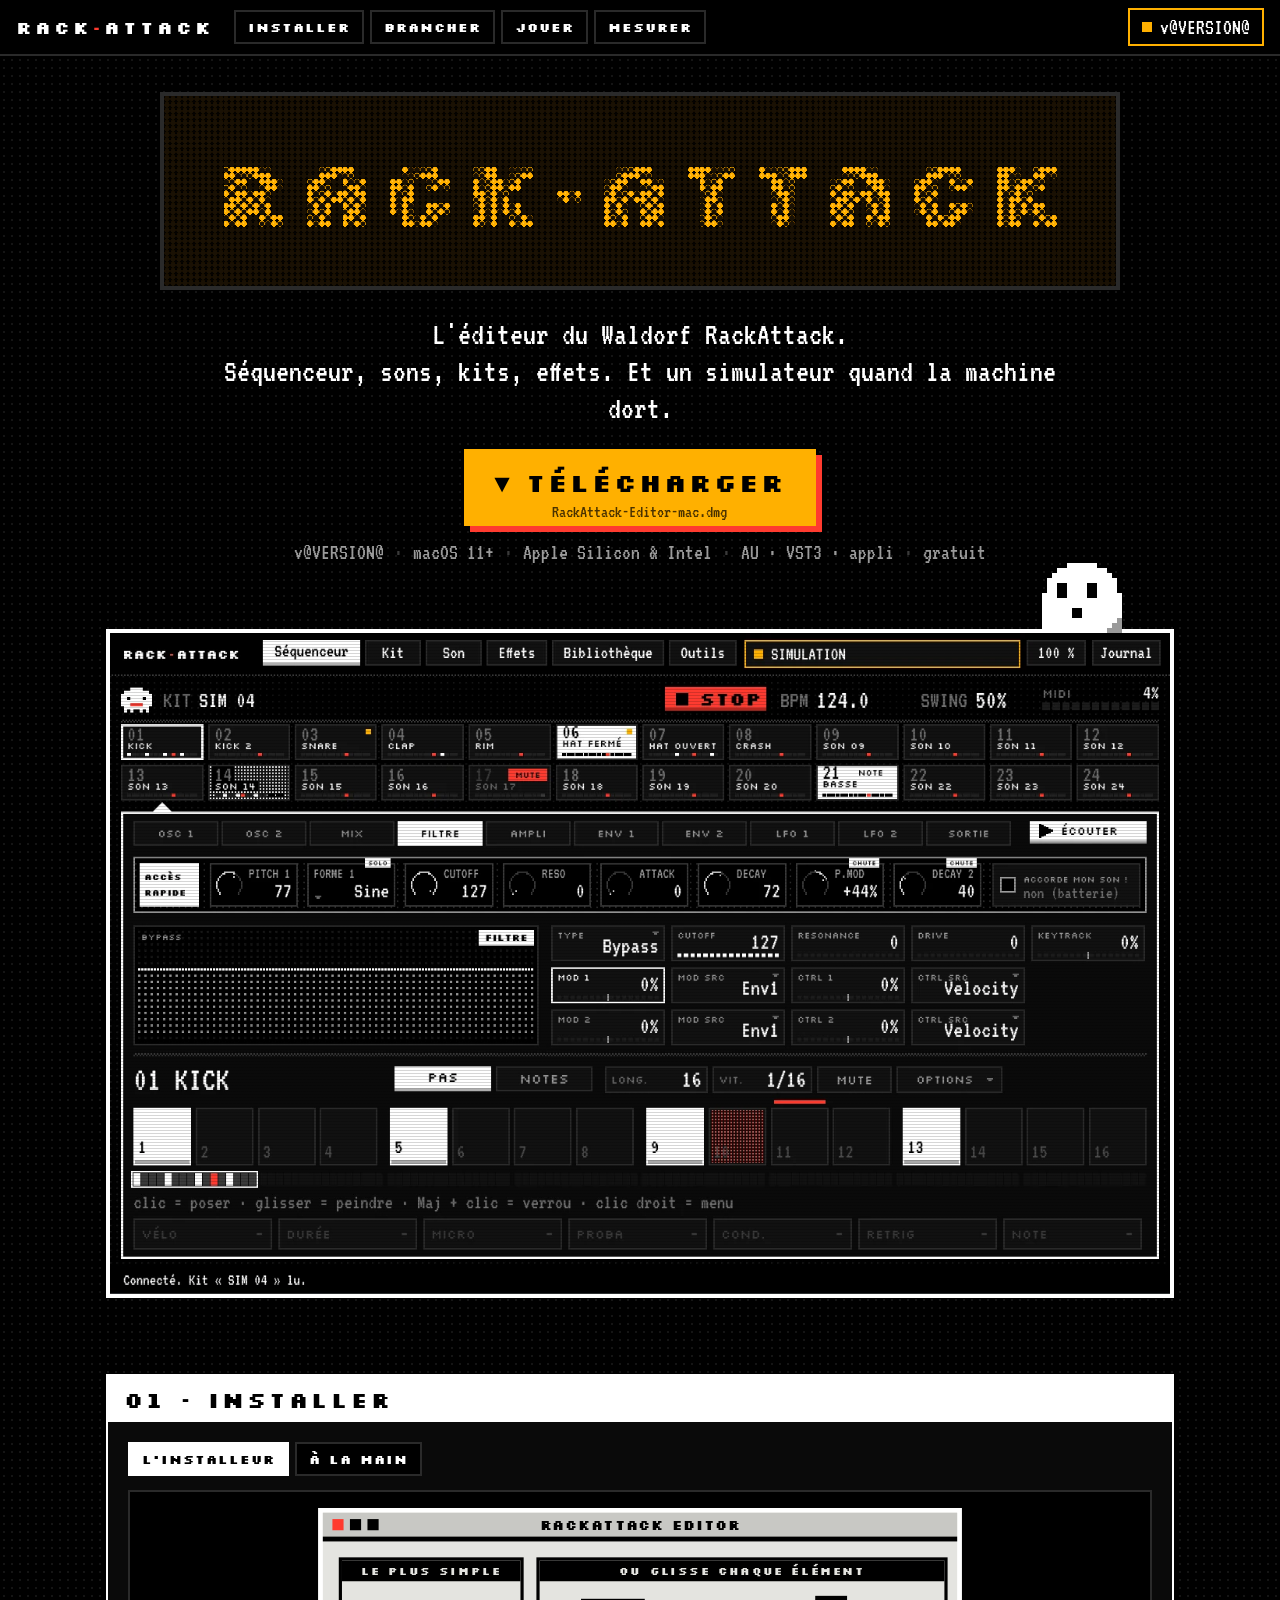
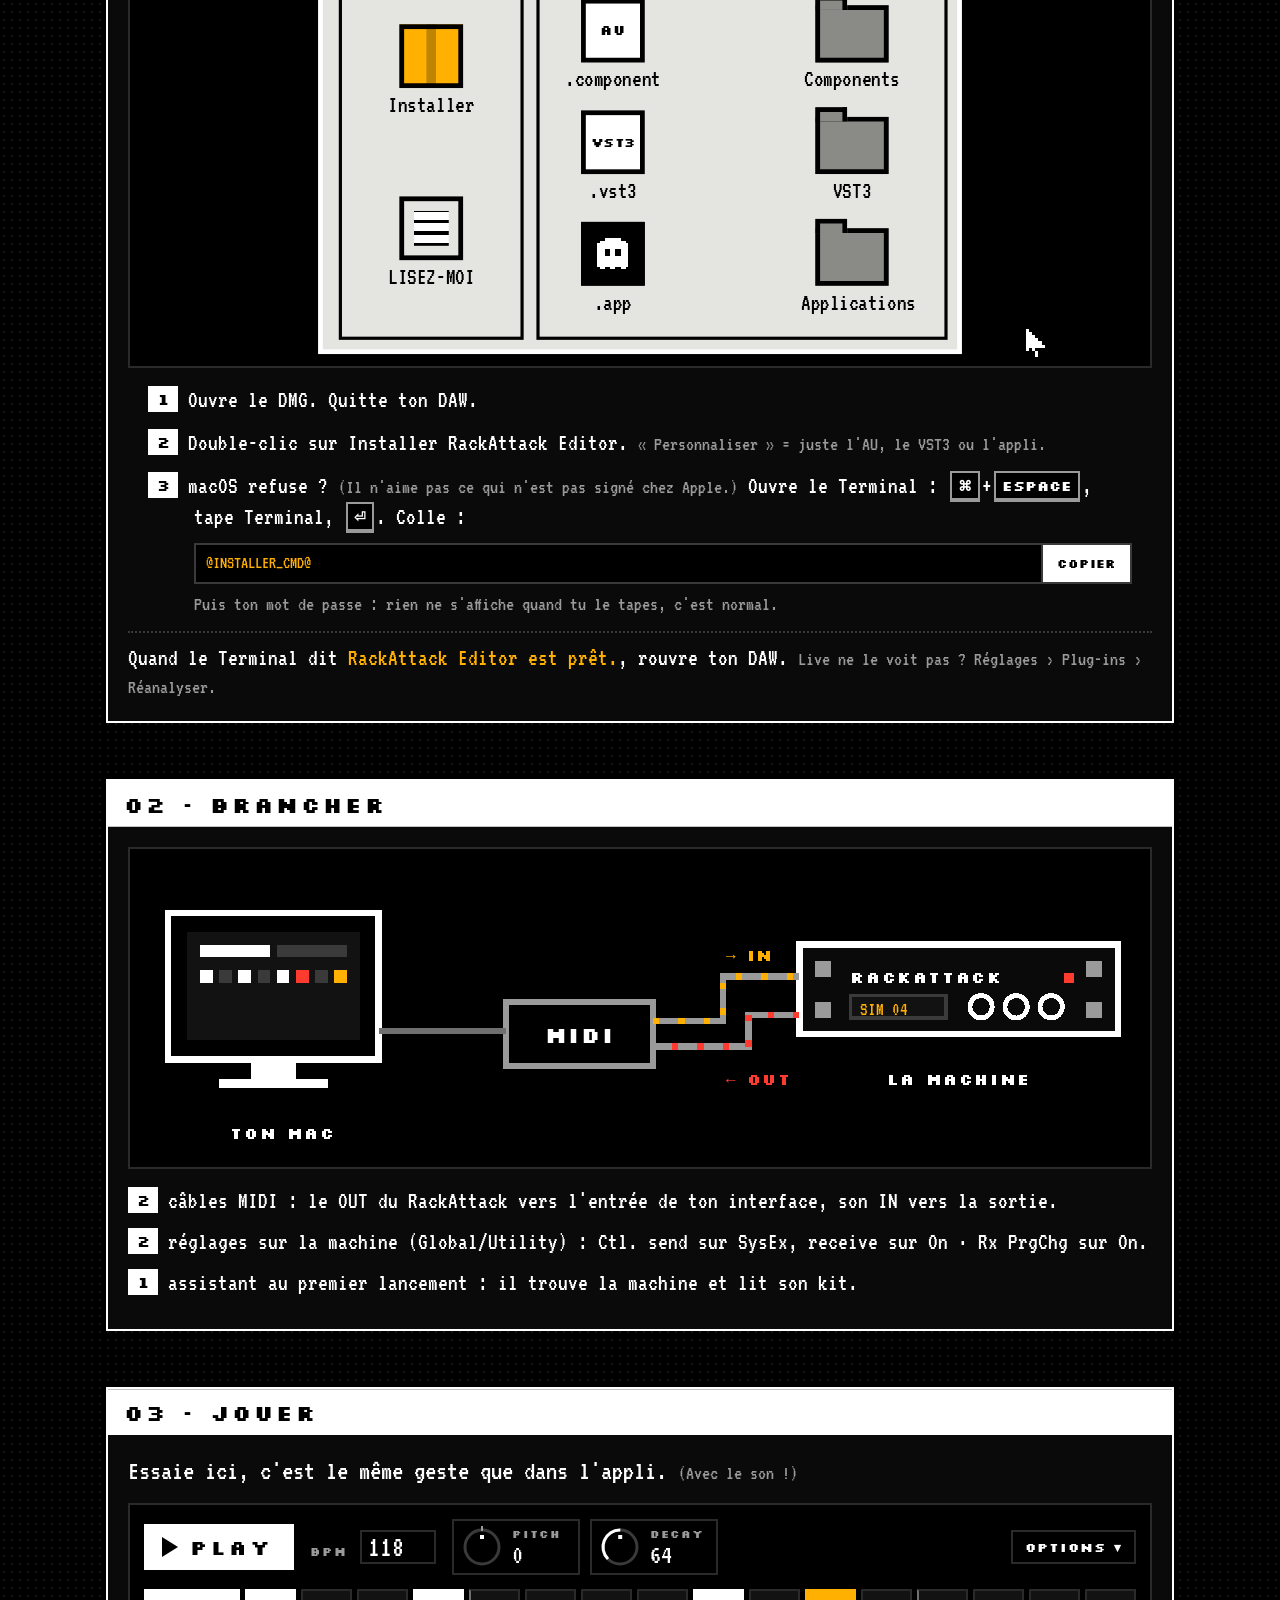
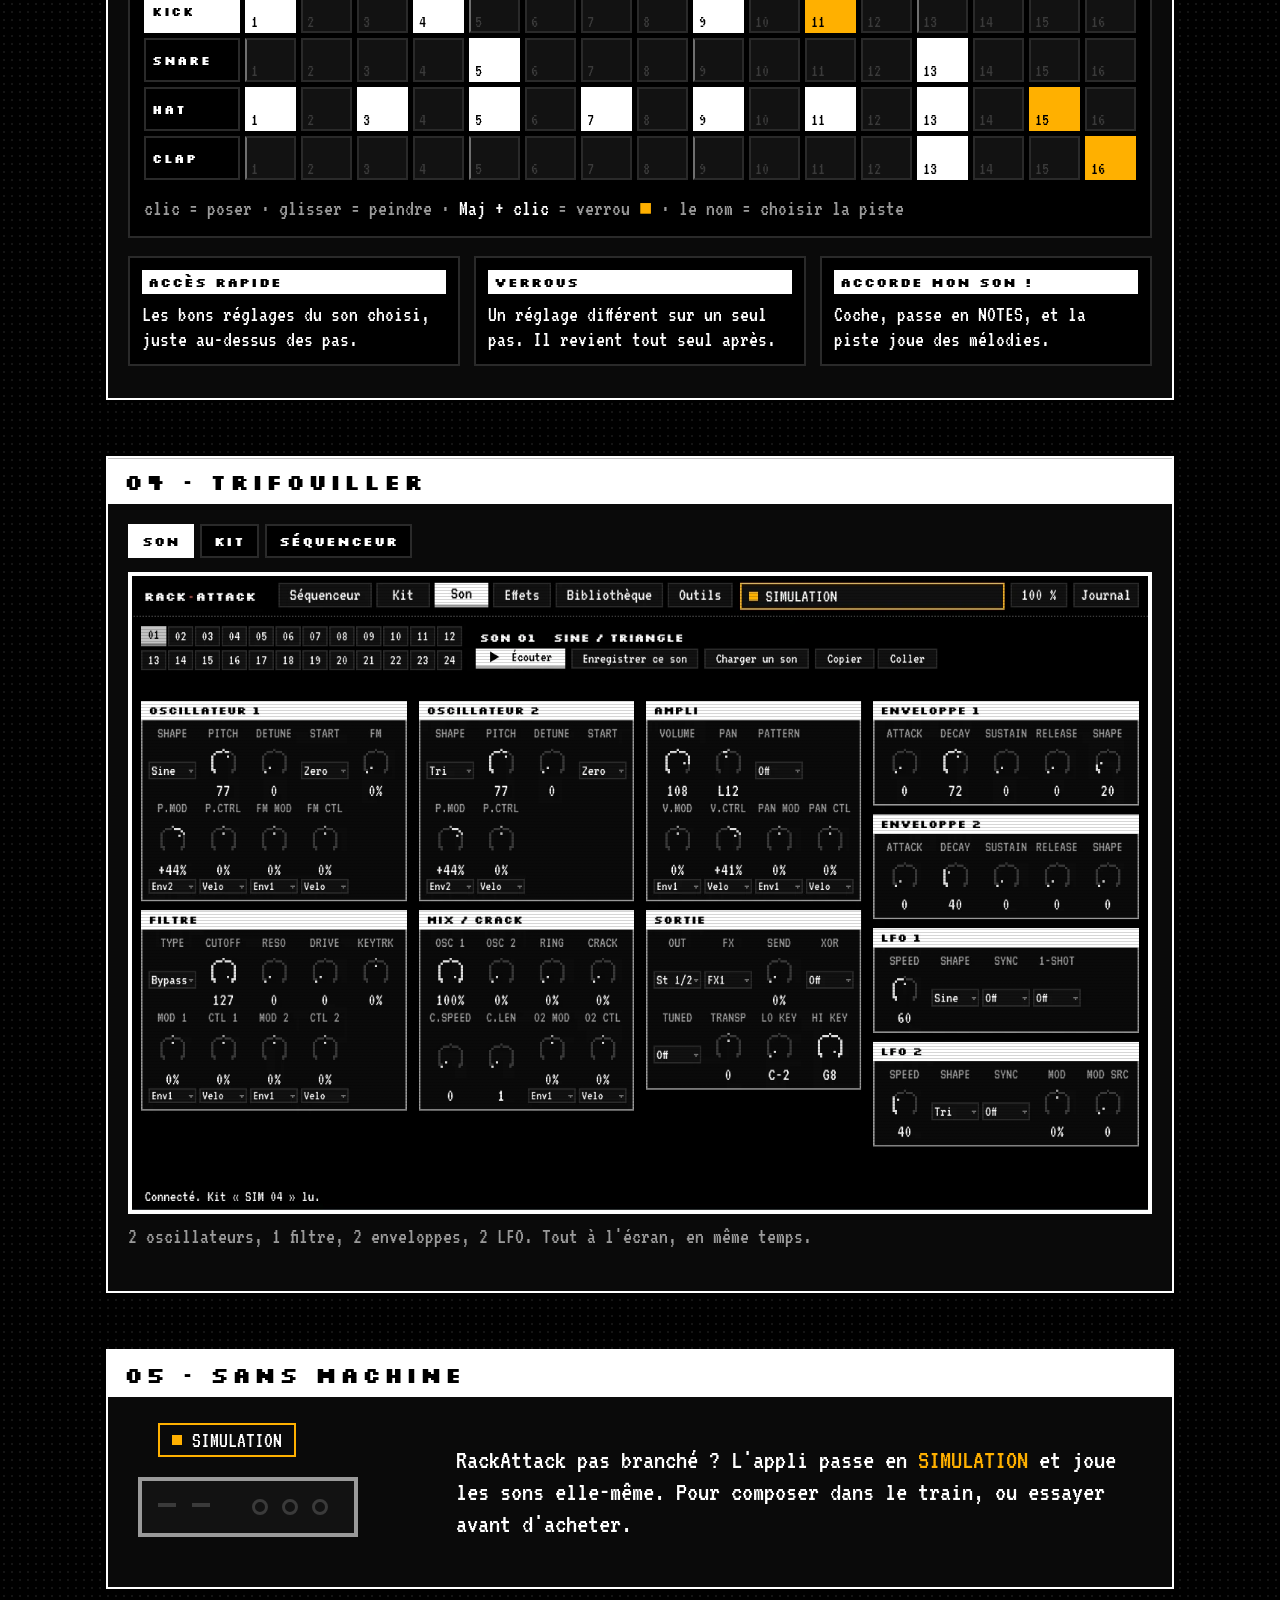
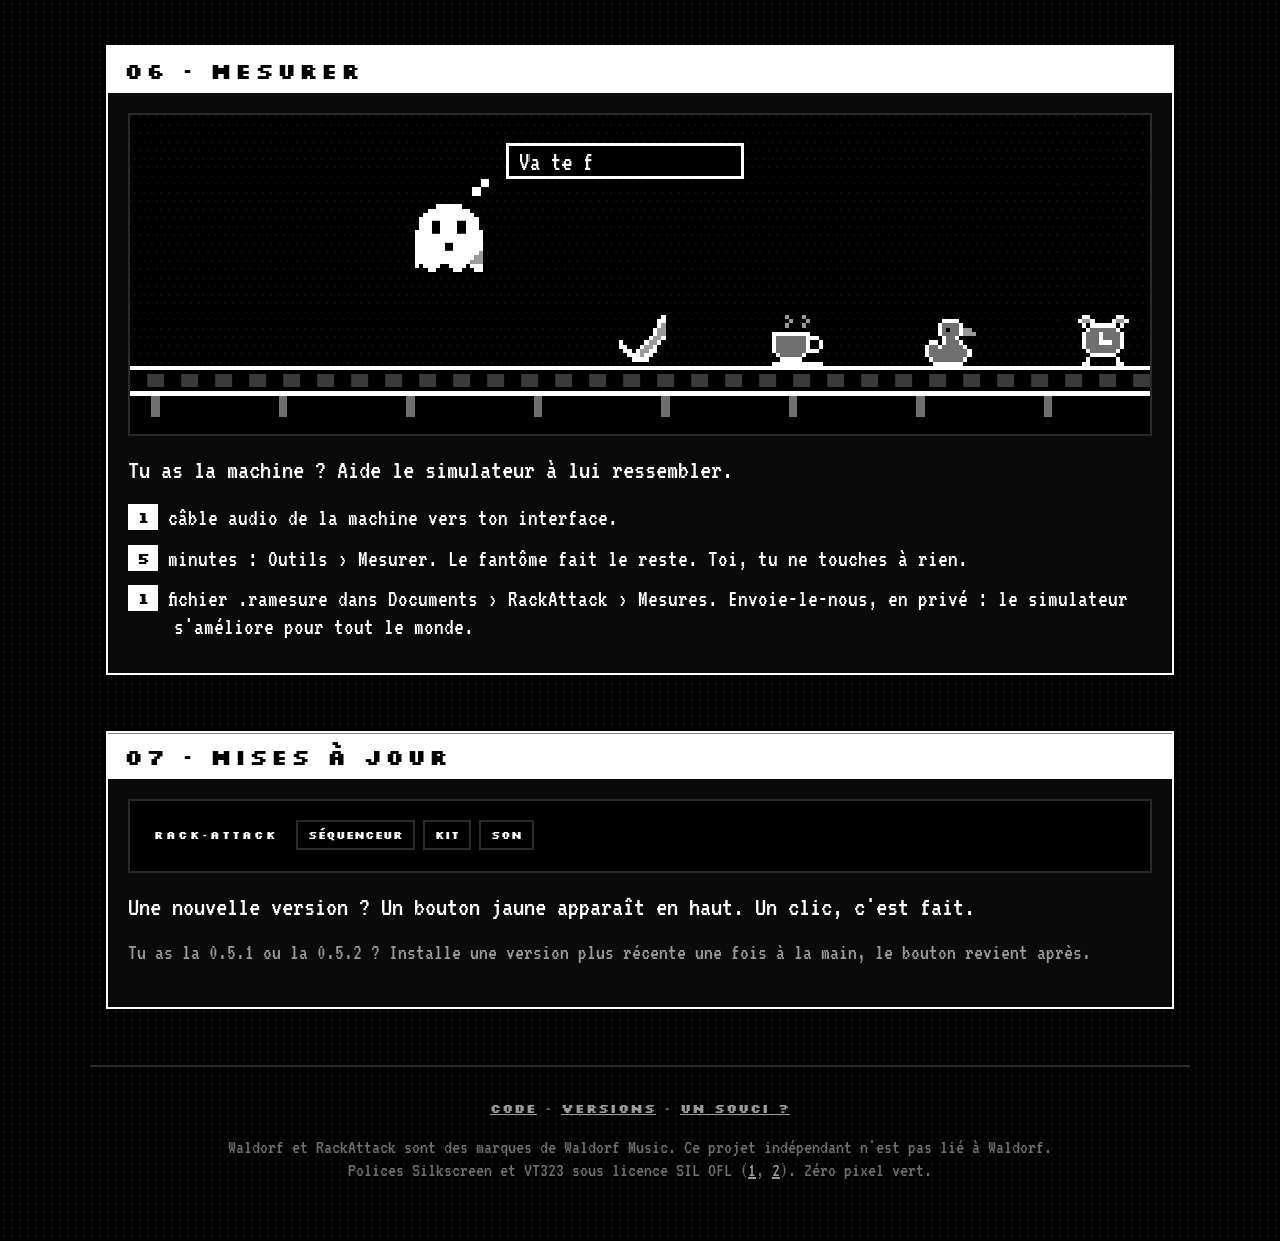
==== site/index.html @ 856ecfeb "0.5.4 : le site (téléchargement, tutos animés, séquenceur jouable, fantômes au travail) et la versio" ====
<!DOCTYPE html>
<html lang="fr">
<head>
<meta charset="utf-8">
<meta name="viewport" content="width=device-width, initial-scale=1">
<title>RackAttack Editor — l'éditeur du Waldorf RackAttack</title>
<meta name="description" content="Éditeur, séquenceur et simulateur pour le Waldorf RackAttack. Mac : Audio Unit, VST3 et application. Gratuit.">
<meta name="theme-color" content="#000000">
<link rel="icon" href="favicon.svg" type="image/svg+xml">
<link rel="preload" href="fonts/Silkscreen-Bold.woff2" as="font" type="font/woff2" crossorigin>
<link rel="preload" href="fonts/VT323-Regular.woff2" as="font" type="font/woff2" crossorigin>
<link rel="stylesheet" href="style.css">
</head>
<body>

<header class="bar">
  <a class="logo" href="#haut" aria-label="RackAttack Editor, haut de page">RACK<i>·</i>ATTACK</a>
  <nav>
    <a href="#installer">Installer</a>
    <a href="#brancher">Brancher</a>
    <a href="#jouer">Jouer</a>
    <a href="#mesurer">Mesurer</a>
  </nav>
  <a class="light" href="#telecharger"><b></b><span class="ver">v@VERSION@</span></a>
</header>

<main id="haut">

<section class="hero" id="telecharger">
  <canvas id="dmd" class="dmd" width="960" height="192" aria-label="RackAttack Editor" role="img"></canvas>
  <p class="lead">L'éditeur du <b>Waldorf RackAttack</b>.<br>Séquenceur, sons, kits, effets. Et un simulateur quand la machine dort.</p>
  <div class="get">
    <a class="dl" id="dl" href="https://github.com/distortedimages-code/rack-attack/releases/latest/download/RackAttack-Editor-mac.dmg">
      <span class="dl-arrow" aria-hidden="true">▼</span> Télécharger
      <small id="dl-file">RackAttack-Editor-mac.dmg</small>
    </a>
    <ul class="specs">
      <li><span class="ver">v@VERSION@</span></li><li>macOS 11+</li><li>Apple Silicon &amp; Intel</li><li>AU · VST3 · appli</li><li>gratuit</li>
    </ul>
  </div>
  <figure class="screen">
    <canvas class="peek" id="peek" width="80" height="96" aria-hidden="true"></canvas>
    <img src="img/sequenceur-1360.webp" srcset="img/sequenceur-680.webp 680w, img/sequenceur-1360.webp 1360w"
         sizes="(max-width: 1100px) 100vw, 1060px" width="1360" height="848"
         alt="La page Séquenceur : 24 sons, l'accès rapide, l'écran du son, et 16 pas.">
  </figure>
</section>

<!-- 01 INSTALLER ============================================================ -->
<section class="mod" id="installer">
  <h2><span>01 · Installer</span></h2>
  <div class="tabs" role="tablist">
    <button role="tab" aria-selected="true" data-route="pkg">L'installeur</button>
    <button role="tab" aria-selected="false" data-route="hand">À la main</button>
  </div>

  <div class="stage" id="scene" aria-hidden="true">
    <div class="sc">
      <div class="win dmgwin">
        <div class="tb"><i></i><i></i><i></i>RackAttack Editor</div>
        <div class="paper">
          <div class="pnl p1"><em>LE PLUS SIMPLE</em></div>
          <div class="pnl p2"><em>OU GLISSE CHAQUE ÉLÉMENT</em></div>
          <div class="ic pkg" id="i-pkg"><b></b><span>Installer</span></div>
          <div class="ic txt"><b></b><span>LISEZ-MOI</span></div>
          <div class="ic comp" id="i-au"><b>AU</b><span>.component</span></div>
          <div class="ic vst" id="i-vst"><b>VST3</b><span>.vst3</span></div>
          <div class="ic app" id="i-app"><b></b><span>.app</span></div>
          <div class="ic fold" id="f-au"><b></b><span>Components</span></div>
          <div class="ic fold" id="f-vst"><b></b><span>VST3</span></div>
          <div class="ic fold" id="f-app"><b></b><span>Applications</span></div>
        </div>
      </div>
      <div class="win alert" id="alert">
        <div class="ghosty" aria-hidden="true">?!</div>
        <p>« Installer RackAttack Editor »<br>n'est pas signé par Apple.</p>
        <span class="btn" id="alert-ok">Terminé</span>
      </div>
      <div class="stamp" id="stamp">INSTALLÉ !</div>
      <div class="spot" id="spot"><span>⌘</span>+<span>ESPACE</span><div class="spotbar"><i></i><b id="spot-t"></b></div></div>
      <div class="win term" id="term">
        <div class="tb dark"><i></i><i></i><i></i>Terminal</div>
        <pre id="term-t"></pre>
      </div>
      <div class="cursor" id="cur"></div>
    </div>
  </div>

  <div class="route" data-route="pkg">
    <ol class="steps-list">
      <li><kbd>1</kbd>Ouvre le DMG. Quitte ton DAW.</li>
      <li><kbd>2</kbd>Double-clic sur <b>Installer RackAttack Editor</b>. <small>« Personnaliser » = juste l'AU, le VST3 ou l'appli.</small></li>
      <li><kbd>3</kbd>macOS refuse&nbsp;? <small>(Il n'aime pas ce qui n'est pas signé chez Apple.)</small> Ouvre le Terminal&nbsp;: <kbd class="k">⌘</kbd>+<kbd class="k">Espace</kbd>, tape <b>Terminal</b>, <kbd class="k">⏎</kbd>. Colle&nbsp;:
        <div class="cmd"><code id="cmd-pkg">@INSTALLER_CMD@</code><button class="copy" data-copy="cmd-pkg">Copier</button></div>
        <small>Puis ton mot de passe&nbsp;: rien ne s'affiche quand tu le tapes, c'est normal.</small></li>
    </ol>
  </div>

  <div class="route" data-route="hand" hidden>
    <ol class="steps-list">
      <li><kbd>1</kbd>Ouvre le DMG. Quitte ton DAW.</li>
      <li><kbd>2</kbd>Glisse chaque élément sur son dossier&nbsp;: <b>.component</b> → Components, <b>.vst3</b> → VST3, <b>.app</b> → Applications.</li>
      <li><kbd>3</kbd>Ouvre le Terminal&nbsp;: <kbd class="k">⌘</kbd>+<kbd class="k">Espace</kbd>, tape <b>Terminal</b>, <kbd class="k">⏎</kbd>. Colle&nbsp;:
        <div class="cmd"><code id="cmd-hand">@TERMINAL_CMD@</code><button class="copy" data-copy="cmd-hand">Copier</button></div>
        <small>Mot de passe (invisible, c'est normal). Elle débloque l'AU et le VST3, puis fait valider l'AU.</small></li>
    </ol>
  </div>
  <p class="done">Quand le Terminal dit <b class="y">RackAttack Editor est prêt.</b>, rouvre ton DAW. <small>Live ne le voit pas&nbsp;? Réglages › Plug-ins › Réanalyser.</small></p>
</section>

<!-- 02 BRANCHER ============================================================= -->
<section class="mod" id="brancher">
  <h2><span>02 · Brancher</span></h2>
  <div class="stage cables" aria-hidden="true">
    <svg viewBox="0 0 640 200" shape-rendering="crispEdges">
      <!-- the Mac -->
      <g class="mac">
        <rect x="24" y="40" width="132" height="92" fill="#000" stroke="#fff" stroke-width="4"/>
        <rect x="36" y="52" width="108" height="68" fill="#121212"/>
        <rect x="44" y="60" width="44" height="8" fill="#fff"/><rect x="92" y="60" width="44" height="8" fill="#3a3a3a"/>
        <rect x="44" y="76" width="8" height="8" fill="#fff"/><rect x="56" y="76" width="8" height="8" fill="#3a3a3a"/><rect x="68" y="76" width="8" height="8" fill="#fff"/><rect x="80" y="76" width="8" height="8" fill="#3a3a3a"/>
        <rect x="92" y="76" width="8" height="8" fill="#fff"/><rect x="104" y="76" width="8" height="8" fill="#ff3b2f" class="blink"/><rect x="116" y="76" width="8" height="8" fill="#3a3a3a"/><rect x="128" y="76" width="8" height="8" fill="#ffb000"/>
        <rect x="76" y="132" width="28" height="12" fill="#fff"/><rect x="56" y="144" width="68" height="6" fill="#fff"/>
      </g>
      <!-- the MIDI interface -->
      <g>
        <rect x="236" y="96" width="92" height="40" fill="#000" stroke="#9a9a9a" stroke-width="4"/>
        <text x="282" y="122" class="lbl" text-anchor="middle">MIDI</text>
        <rect x="156" y="112" width="80" height="4" fill="#6f6f6f"/>
      </g>
      <!-- the RackAttack, asleep or awake -->
      <g class="rack">
        <rect x="420" y="60" width="200" height="56" fill="#0a0a0a" stroke="#fff" stroke-width="4"/>
        <rect x="430" y="70" width="10" height="10" fill="#9a9a9a"/><rect x="430" y="96" width="10" height="10" fill="#9a9a9a"/>
        <rect x="600" y="70" width="10" height="10" fill="#9a9a9a"/><rect x="600" y="96" width="10" height="10" fill="#9a9a9a"/>
        <text x="452" y="84" class="lbl s">RACKATTACK</text>
        <rect x="452" y="92" width="60" height="14" fill="#121212" stroke="#3a3a3a" stroke-width="2"/>
        <text x="458" y="104" class="lcd">SIM 04</text>
        <circle cx="534" cy="99" r="7" fill="none" stroke="#fff" stroke-width="3"/><circle cx="556" cy="99" r="7" fill="none" stroke="#fff" stroke-width="3"/><circle cx="578" cy="99" r="7" fill="none" stroke="#fff" stroke-width="3"/>
        <rect x="586" y="78" width="6" height="6" fill="#ff3b2f" class="blink"/>
      </g>
      <!-- the cables: OUT of the RackAttack to the interface's IN, the interface's OUT to its IN -->
      <path d="M328 108 H372 V80 H420" class="cable"/>
      <path d="M328 124 H388 V104 H420" class="cable"/>
      <path d="M328 108 H372 V80 H420" class="bits out"/>
      <path d="M420 104 H388 V124 H328" class="bits back"/>
      <text x="374" y="70" class="lbl s y">→ IN</text>
      <text x="374" y="148" class="lbl s r">← OUT</text>
      <text x="96" y="182" class="lbl s" text-anchor="middle">TON MAC</text>
      <text x="520" y="148" class="lbl s" text-anchor="middle">LA MACHINE</text>
    </svg>
  </div>
  <ul class="facts">
    <li><kbd>2</kbd>câbles MIDI&nbsp;: le <b>OUT</b> du RackAttack vers l'entrée de ton interface, son <b>IN</b> vers la sortie.</li>
    <li><kbd>2</kbd>réglages sur la machine (Global/Utility)&nbsp;: <b>Ctl. send</b> sur SysEx, <b>receive</b> sur On · <b>Rx PrgChg</b> sur On.</li>
    <li><kbd>1</kbd>assistant au premier lancement&nbsp;: il trouve la machine et lit son kit.</li>
  </ul>
</section>

<!-- 03 JOUER ================================================================ -->
<section class="mod" id="jouer">
  <h2><span>03 · Jouer</span></h2>
  <p class="intro">Essaie ici, c'est le même geste que dans l'appli. <small>(Avec le son&nbsp;!)</small></p>
  <div class="toy" id="toy">
    <div class="toy-head">
      <button class="play" id="play"><i></i><span>Play</span></button>
      <label class="bpm">BPM <input id="bpm" type="number" min="60" max="200" value="118"></label>
      <div class="knobs">
        <div class="knob" data-k="pitch" tabindex="0" title="Glisse vers le haut ou le bas"><svg viewBox="0 0 44 44"><circle class="track" cx="22" cy="22" r="17"/><path class="ring"/><rect class="mid" x="21" y="1" width="2" height="5"/><rect class="dot" width="4" height="4"/></svg><span>PITCH</span><b>0</b></div>
        <div class="knob" data-k="decay" tabindex="0" title="Glisse vers le haut ou le bas"><svg viewBox="0 0 44 44"><circle class="track" cx="22" cy="22" r="17"/><path class="ring"/><rect class="dot" width="4" height="4"/></svg><span>DECAY</span><b>64</b></div>
      </div>
      <div class="opts">
        <button class="optbtn" id="optbtn" aria-haspopup="true">Options ▾</button>
        <div class="menu" id="menu" hidden>
          <button data-op="fill4">Remplir 1 sur 4</button>
          <button data-op="shift">Décaler →</button>
          <button data-op="random">Au hasard</button>
          <button data-op="clear">Effacer la piste</button>
          <button data-op="clearall">Tout effacer</button>
          <button data-op="undo">Annuler</button>
        </div>
      </div>
    </div>
    <div class="grid" id="grid"></div>
    <p class="hint">clic = poser · glisser = peindre · <b>Maj + clic</b> = verrou <span class="yl">■</span> · le nom = choisir la piste</p>
  </div>
  <ul class="facts three">
    <li><b>ACCÈS RAPIDE</b>Les bons réglages du son choisi, juste au-dessus des pas.</li>
    <li><b>VERROUS</b>Un réglage différent sur un seul pas. Il revient tout seul après.</li>
    <li><b>ACCORDE MON SON&nbsp;!</b>Coche, passe en <b>NOTES</b>, et la piste joue des mélodies.</li>
  </ul>
</section>

<!-- 04 TRIFOUILLER ========================================================== -->
<section class="mod" id="pages">
  <h2><span>04 · Trifouiller</span></h2>
  <div class="tabs" role="tablist" id="shots">
    <button role="tab" aria-selected="true" data-shot="son">Son</button>
    <button role="tab" aria-selected="false" data-shot="kit">Kit</button>
    <button role="tab" aria-selected="false" data-shot="sequenceur">Séquenceur</button>
  </div>
  <figure class="screen small">
    <div class="wipe" id="wipe"><span></span></div>
    <img id="shot" src="img/son-1360.webp" width="1360" height="848" loading="lazy" decoding="async"
         alt="La page Son : deux oscillateurs, l'ampli, deux enveloppes, le filtre, le mix et le crack, la sortie, deux LFO.">
  </figure>
  <p class="cap" id="shotcap">2 oscillateurs, 1 filtre, 2 enveloppes, 2 LFO. Tout à l'écran, en même temps.</p>
</section>

<!-- 05 SANS MACHINE ========================================================= -->
<section class="mod" id="simulateur">
  <h2><span>05 · Sans machine</span></h2>
  <div class="sim">
    <div class="sleep" aria-hidden="true">
      <div class="rackpx"><i></i><i></i><i></i><b>Z</b><b>z</b><b>z</b></div>
      <div class="simlight"><b></b>SIMULATION</div>
    </div>
    <p>RackAttack pas branché&nbsp;? L'appli passe en <b class="y">SIMULATION</b> et joue les sons elle-même. Pour composer dans le train, ou essayer avant d'acheter.</p>
  </div>
</section>

<!-- 06 MESURER ============================================================== -->
<section class="mod" id="mesurer">
  <h2><span>06 · Mesurer</span></h2>
  <div class="stage belt"><canvas id="ghosts" width="960" height="300" aria-hidden="true"></canvas></div>
  <p class="intro">Tu as la machine&nbsp;? Aide le simulateur à lui ressembler.</p>
  <ul class="facts">
    <li><kbd>1</kbd>câble audio de la machine vers ton interface.</li>
    <li><kbd>5</kbd>minutes&nbsp;: <b>Outils › Mesurer</b>. Le fantôme fait le reste. Toi, tu ne touches à rien.</li>
    <li><kbd>1</kbd>fichier <b>.ramesure</b> dans Documents › RackAttack › Mesures. Envoie-le-nous, en privé&nbsp;: le simulateur s'améliore pour tout le monde.</li>
  </ul>
</section>

<!-- 07 MISES À JOUR ========================================================= -->
<section class="mod" id="maj">
  <h2><span>07 · Mises à jour</span></h2>
  <div class="upd" id="upd" aria-hidden="true">
    <div class="minibar"><i class="lg">RACK·ATTACK</i><i>Séquenceur</i><i>Kit</i><i>Son</i><span class="ub" id="ub">Mettre à jour</span></div>
    <div class="cursor" id="ucur"></div>
  </div>
  <p class="intro">Une nouvelle version&nbsp;? Un bouton jaune apparaît en haut. Un clic, c'est fait.</p>
  <p class="cap">Tu as la 0.5.1 ou la 0.5.2&nbsp;? Installe une version plus récente une fois à la main, le bouton revient après.</p>
</section>

</main>

<footer>
  <p class="links"><a href="https://github.com/distortedimages-code/rack-attack">Code</a> · <a href="https://github.com/distortedimages-code/rack-attack/releases">Versions</a> · <a href="https://github.com/distortedimages-code/rack-attack/issues">Un souci&nbsp;?</a></p>
  <p>Waldorf et RackAttack sont des marques de Waldorf Music. Ce projet indépendant n'est pas lié à Waldorf.<br>
  Polices Silkscreen et VT323 sous licence SIL OFL (<a href="fonts/OFL-Silkscreen.txt">1</a>, <a href="fonts/OFL-VT323.txt">2</a>). Zéro pixel vert.</p>
</footer>

<script src="site.js"></script>
</body>
</html>
---- site/style.css ----
/* RackAttack Editor's site: the plugin's own look. Black, white, a red for what's live, a yellow for what's locked.
   Never green. Fonts: Silkscreen (titles, keys) and VT323 (text), both SIL OFL. */
@font-face { font-family: Silk; src: url(fonts/Silkscreen-Regular.woff2) format('woff2'); font-display: swap; }
@font-face { font-family: Silk; font-weight: 700; src: url(fonts/Silkscreen-Bold.woff2) format('woff2'); font-display: swap; }
@font-face { font-family: VT; src: url(fonts/VT323-Regular.woff2) format('woff2'); font-display: swap; }

:root {
  --black: #000; --panel: #0a0a0a; --cell: #121212; --frame: #2a2a2a; --faint: #3a3a3a;
  --dim: #6f6f6f; --grey: #9a9a9a; --white: #fff; --red: #ff3b2f; --yellow: #ffb000; --paper: #e4e4e0;
  --silk: Silk, ui-monospace, monospace; --vt: VT, ui-monospace, monospace;
}
* { box-sizing: border-box; }
html { scroll-behavior: smooth; scroll-padding-top: 64px; }
body {
  margin: 0; background: var(--black); color: var(--white); font: 24px/1.15 var(--vt);
  background-image: radial-gradient(#141414 1px, transparent 1.2px); background-size: 8px 8px;
  -webkit-font-smoothing: none; font-smooth: never;
}
a { color: var(--white); }
b { font-weight: normal; color: var(--white); }
small { font-size: 20px; color: var(--grey); }
.y { color: var(--yellow); } .r { color: var(--red); }
::selection { background: var(--yellow); color: var(--black); }

/* the top bar, as in the plugin ------------------------------------------------------------------------------------ */
.bar {
  position: sticky; top: 0; z-index: 50; display: flex; align-items: center; gap: 8px;
  padding: 8px 16px; background: var(--black); border-bottom: 2px solid var(--frame);
}
.logo { font: 700 18px var(--silk); letter-spacing: 3px; text-decoration: none; margin-right: 12px; white-space: nowrap; }
.logo i { color: var(--red); font-style: normal; }
.bar nav { display: flex; gap: 6px; flex: 1; overflow-x: auto; scrollbar-width: none; }
.bar nav a, .tabs button, .optbtn, .menu button {
  font: 700 13px var(--silk); letter-spacing: 1px; text-transform: uppercase; text-decoration: none; color: var(--white);
  background: var(--black); border: 2px solid var(--frame); padding: 7px 12px; white-space: nowrap; cursor: pointer;
}
.bar nav a:hover, .tabs button:hover, .optbtn:hover { border-color: var(--grey); }
.bar nav a.on, .tabs button[aria-selected="true"] { background: var(--white); color: var(--black); border-color: var(--white); }
.light {
  display: flex; align-items: center; gap: 8px; border: 2px solid var(--yellow); padding: 6px 12px;
  font: 22px var(--vt); text-decoration: none; white-space: nowrap;
}
.light b { width: 10px; height: 10px; background: var(--yellow); animation: blink 1.6s steps(1) infinite; }
@keyframes blink { 50% { opacity: .15; } }

main { max-width: 1100px; margin: 0 auto; padding: 0 16px; }

/* the hero ----------------------------------------------------------------------------------------------------------- */
.hero { padding: 36px 0 12px; text-align: center; }
.dmd { width: 100%; max-width: 960px; height: auto; display: block; margin: 0 auto; image-rendering: pixelated;
       border: 4px solid var(--frame); background: #050300; cursor: pointer; }
.lead { font-size: 32px; margin: 26px auto 22px; max-width: 880px; }
.get { display: flex; flex-direction: column; align-items: center; gap: 14px; }
.dl {
  display: inline-flex; align-items: center; gap: 14px; position: relative;
  font: 700 26px var(--silk); letter-spacing: 2px; text-transform: uppercase; text-decoration: none;
  color: var(--black); background: var(--yellow); padding: 16px 30px 26px; border: 0;
  box-shadow: 6px 6px 0 var(--red); transition: transform .06s steps(2), box-shadow .06s steps(2);
}
.dl small { position: absolute; left: 0; right: 0; bottom: 5px; font: 18px var(--vt); color: #4a3200; letter-spacing: 0; text-transform: none; }
.dl:hover { transform: translate(2px, 2px); box-shadow: 4px 4px 0 var(--red); }
.dl:active { transform: translate(6px, 6px); box-shadow: 0 0 0 var(--red); }
.dl-arrow { display: inline-block; animation: hop .9s steps(2) infinite; }
@keyframes hop { 50% { transform: translateY(4px); } }
.specs { list-style: none; display: flex; flex-wrap: wrap; justify-content: center; gap: 6px 0; margin: 0; padding: 0; color: var(--grey); font-size: 22px; }
.specs li + li::before { content: '·'; margin: 0 10px; color: var(--faint); }

.screen { position: relative; margin: 64px auto 8px; border: 4px solid var(--white); background: var(--black); }
.screen img { display: block; width: 100%; height: auto; position: relative; z-index: 1; }
.screen::after {    /* faint scanlines */
  content: ''; position: absolute; inset: 0; z-index: 2; pointer-events: none;
  background: repeating-linear-gradient(transparent 0 2px, rgba(0,0,0,.16) 2px 3px);
}
.peek { position: absolute; z-index: 0; right: 48px; top: -76px; width: 80px; height: 96px; image-rendering: pixelated; }

/* the modules: an inverted title band that rushes in like a pinball screen ------------------------------------------ */
.mod { border: 2px solid var(--white); background: var(--panel); margin: 56px 0; padding: 0 0 20px; }
.mod h2 {
  margin: 0 0 20px; background: var(--white); color: var(--black); font: 700 22px var(--silk); letter-spacing: 3px;
  text-transform: uppercase; padding: 9px 16px 8px; position: relative; overflow: hidden;
}
.mod h2 span { display: inline-block; }
.mod.rush h2 { animation: plate .52s linear both; }
.mod.rush h2 span { animation: textin .52s linear both; }
.mod.rush h2::before {   /* speed streaks */
  content: ''; position: absolute; inset: 0; pointer-events: none;
  background: repeating-linear-gradient(var(--black) 0 2px, transparent 2px 6px);
  animation: streaks .52s linear both;
}
@keyframes plate {
  0% { clip-path: inset(0 100% 0 0); } 23% { clip-path: inset(0 0 0 0); background: var(--white); }
  24%, 32% { background: var(--yellow); } 33%, 100% { background: var(--white); clip-path: inset(0 0 0 0); }
}
@keyframes textin { 0% { transform: translateX(-120%); } 22% { transform: translateX(8px); } 30%, 100% { transform: none; } }
@keyframes streaks { 0% { transform: translateX(-100%); opacity: 1; } 23% { transform: translateX(0); opacity: .9; } 40%, 100% { transform: translateX(100%); opacity: 0; } }
.mod > p, .mod > ul, .mod > ol, .mod > .route, .mod > .tabs, .mod > .stage, .mod > .toy, .mod > .sim, .mod > .upd, .mod > figure { margin-left: 20px; margin-right: 20px; }
.intro { margin: 0 20px 16px; font-size: 28px; }
.stage + .intro, .upd + .intro { margin-top: 18px; }
.cap { color: var(--grey); font-size: 22px; margin-top: 10px; }

kbd {
  text-indent: 0; display: inline-block; min-width: 30px; text-align: center; font: 700 15px var(--silk); color: var(--black);
  background: var(--white); padding: 4px 6px 3px; margin-right: 10px; vertical-align: 2px;
}
kbd.k { background: var(--black); color: var(--white); border: 2px solid var(--grey); border-bottom-width: 4px; margin: 0 2px; min-width: 26px; font-size: 14px; }

.tabs { display: flex; gap: 6px; margin-bottom: 14px; flex-wrap: wrap; }

/* the animated scenes ------------------------------------------------------------------------------------------------ */
.stage { position: relative; overflow: hidden; border: 2px solid var(--frame); background: var(--black); }
.stage .sc { position: absolute; left: 0; top: 0; width: 640px; height: 300px; transform-origin: 0 0; font-family: var(--vt); }
.win { position: absolute; border: 3px solid var(--black); }
.tb { height: 18px; background: #c8c8c4; border-bottom: 3px solid var(--black); font: 700 9px/15px var(--silk); color: var(--black); text-align: center; position: relative; }
.tb i { position: absolute; top: 4px; width: 7px; height: 7px; background: var(--black); }
.tb i:nth-child(1) { left: 6px; background: var(--red); } .tb i:nth-child(2) { left: 17px; } .tb i:nth-child(3) { left: 28px; }
.tb.dark { background: var(--faint); color: var(--white); border-bottom-color: var(--black); }
.dmgwin { left: 118px; top: 10px; width: 404px; height: 280px; background: var(--paper); border-color: var(--white); outline: 3px solid var(--black); }
.paper { position: absolute; inset: 18px 0 0 0; }
.pnl { position: absolute; top: 10px; height: 240px; border: 2px solid var(--black); }
.pnl em { display: block; background: var(--black); color: var(--paper); font: 700 7px/13px var(--silk); font-style: normal; text-align: center; letter-spacing: 1px; }
.p1 { left: 10px; width: 116px; } .p2 { left: 134px; width: 258px; }
.ic { position: absolute; width: 64px; text-align: center; color: var(--black); }
.ic b { display: block; margin: 0 auto; width: 40px; height: 40px; border: 3px solid var(--black); background: #fff; font: 700 9px/34px var(--silk); color: var(--black); }
.ic span { display: block; font: 15px/1 var(--vt); margin-top: 3px; white-space: nowrap; }
.ic.pkg { left: 36px; top: 52px; } .ic.txt { left: 36px; top: 160px; }
.ic.pkg b { background: var(--yellow); position: relative; }
.ic.pkg b::before { content: ''; position: absolute; left: 14px; top: -3px; width: 6px; height: 40px; background: var(--black); opacity: .25; }
.ic.txt b { background: repeating-linear-gradient(#fff 0 5px, var(--black) 5px 7px); background-clip: content-box; padding: 6px; }
.ic.comp { left: 150px; top: 36px; } .ic.vst { left: 150px; top: 106px; } .ic.app { left: 150px; top: 176px; }
.ic.comp b { background: var(--white); } .ic.vst b { background: var(--white); font-size: 8px; }
.ic.app b { background: var(--black) url("data:image/svg+xml,%3Csvg xmlns='http://www.w3.org/2000/svg' viewBox='0 0 16 16' shape-rendering='crispEdges'%3E%3Cpath fill='%23fff' d='M5 2h6v1h2v1h1v9h-1v1h-2v-1H9v1H7v-1H5v1H3v-1H2V4h1V3h2z'/%3E%3Cpath d='M5 6h2v3H5zm4 0h2v3H9z'/%3E%3C/svg%3E") center/26px no-repeat; image-rendering: pixelated; }
.ic.fold { left: 300px; } #f-au { top: 36px; } #f-vst { top: 106px; } #f-app { top: 176px; }
.ic.fold b { border: 0; width: 46px; height: 36px; margin-top: 4px; background: #8a8a86; position: relative; box-shadow: inset 0 0 0 3px var(--black); }
.ic.fold b::before { content: ''; position: absolute; left: 0; top: -6px; width: 20px; height: 9px; background: #8a8a86; box-shadow: inset 3px 3px 0 var(--black), inset -3px 0 0 var(--black); }
.ic.fold.hit b, .ic.fold.hit b::before { background: var(--yellow); }
.ic.sel b { outline: 3px solid var(--red); outline-offset: 2px; }
.ic.flash b { filter: invert(1); }
.alert { left: 205px; top: 84px; width: 230px; height: 124px; background: var(--white); text-align: center; display: none; padding-top: 12px; outline: 3px solid var(--white); }
.alert p { margin: 4px 8px; font-size: 18px; line-height: 1; color: var(--black); }
.ghosty { font: 700 14px var(--silk); color: var(--red); }
.btn { display: inline-block; margin-top: 8px; border: 2px solid var(--black); padding: 3px 12px; font: 700 9px var(--silk); color: var(--black); }
.btn.down { background: var(--black); color: var(--white); }
.spot { position: absolute; left: 150px; top: 26px; width: 340px; display: none; text-align: center; font: 700 12px var(--silk); color: var(--white); }
.spot > span { display: inline-block; border: 2px solid var(--white); border-bottom-width: 5px; padding: 6px 10px; margin: 0 6px; background: var(--black); }
.spot > span.down { transform: translateY(3px); border-bottom-width: 2px; background: var(--white); color: var(--black); }
.spotbar { margin-top: 14px; height: 40px; background: rgba(240,240,236,.97); border: 3px solid var(--black); outline: 3px solid var(--white); text-align: left; padding: 6px 10px; font: 24px var(--vt); color: var(--black); position: relative; }
.spotbar i { display: inline-block; width: 14px; height: 14px; border: 3px solid var(--black); border-radius: 50%; margin-right: 10px; vertical-align: -1px; }
.term { left: 224px; top: 70px; width: 404px; height: 220px; background: #050505; border-color: var(--white); display: none; }
.term pre { margin: 0; padding: 6px 8px; font: 17px/1.05 var(--vt); color: var(--white); white-space: pre-wrap; word-break: break-all; }
.term pre .y { color: var(--yellow); } .term pre .d { color: var(--dim); }
.term pre .c { display: inline-block; width: 8px; height: 14px; background: var(--white); vertical-align: -2px; animation: blink .8s steps(1) infinite; }
.stamp {
  position: absolute; left: 250px; top: 110px; z-index: 6; display: none; font: 700 30px var(--silk); color: var(--red);
  border: 5px solid var(--red); padding: 6px 14px; background: var(--black); transform: rotate(-8deg); letter-spacing: 2px;
}
.cursor {
  position: absolute; left: 0; top: 0; width: 16px; height: 24px; z-index: 9; pointer-events: none;
  background: url("data:image/svg+xml,%3Csvg xmlns='http://www.w3.org/2000/svg' viewBox='0 0 8 12' shape-rendering='crispEdges'%3E%3Cpath d='M0 0h1v1h1v1h1v1h1v1h1v1h1v1h1v1h1v1H5v1h1v2H5v1H4v-2H3V9H2v1H1v1H0z'/%3E%3Cpath fill='%23fff' d='M1 2h1v1h1v1h1v1h1v1h1v1h1v1H4v1h1v2H4v-2H3V8H2v1H1z'/%3E%3C/svg%3E") 0 0/16px 24px no-repeat;
  image-rendering: pixelated;
}
.cursor.click::after { content: ''; position: absolute; left: -10px; top: -10px; width: 20px; height: 20px; border: 3px solid var(--red); animation: ping .25s steps(3) forwards; }
@keyframes ping { to { transform: scale(1.8); opacity: 0; } }

.steps-list { list-style: none; padding: 0; margin: 18px 20px 0; }
.steps-list li { margin: 0 0 14px; padding-left: 46px; text-indent: -46px; }
.steps-list li > small, .steps-list li > .cmd { text-indent: 0; }
.cmd { display: flex; align-items: stretch; margin: 10px 0 6px; border: 2px solid var(--faint); background: var(--black); text-indent: 0; }
.cmd code { flex: 1; font: 18px/1.15 var(--vt); color: var(--yellow); padding: 8px 10px; max-height: 92px; overflow: auto; word-break: break-all; }
.copy { font: 700 12px var(--silk); text-transform: uppercase; border: 0; border-left: 2px solid var(--faint); background: var(--white); color: var(--black); padding: 0 14px; cursor: pointer; }
.copy.ok { background: var(--yellow); }
.done { margin: 8px 20px 0; padding-top: 12px; border-top: 2px dotted var(--faint); }

/* cables ------------------------------------------------------------------------------------------------------------- */
.cables svg { display: block; width: 100%; height: auto; }
.lbl { font: 700 14px var(--silk); fill: var(--white); letter-spacing: 1px; }
.lbl.s { font-size: 10px; } .lbl.y { fill: var(--yellow); } .lbl.r { fill: var(--red); }
.lcd { font: 12px var(--vt); fill: var(--yellow); }
.cable { fill: none; stroke: var(--grey); stroke-width: 4; }
.bits { fill: none; stroke-width: 4; stroke-dasharray: 4 12; animation: flow .7s linear infinite; }
.bits.out { stroke: var(--yellow); } .bits.back { stroke: var(--red); animation-duration: .9s; }
@keyframes flow { to { stroke-dashoffset: -16; } }
svg .blink { animation: blink 1s steps(1) infinite; }

.facts { list-style: none; padding: 0; margin: 18px 20px 0; }
.facts li { margin-bottom: 12px; padding-left: 46px; text-indent: -46px; }
.facts.three { display: grid; grid-template-columns: repeat(3, 1fr); gap: 14px; }
.facts.three li { padding: 12px; text-indent: 0; border: 2px solid var(--frame); background: var(--black); font-size: 22px; }
.facts.three li > b:first-child { display: block; font: 700 13px var(--silk); letter-spacing: 1px; margin-bottom: 8px; color: var(--black); background: var(--white); padding: 4px 6px; }

/* the toy sequencer ----------------------------------------------------------------------------------------------------- */
.toy { border: 2px solid var(--frame); background: var(--black); padding: 14px; }
.toy-head { display: flex; align-items: center; gap: 16px; flex-wrap: wrap; margin-bottom: 14px; }
.play { display: inline-flex; align-items: center; gap: 12px; font: 700 20px var(--silk); letter-spacing: 3px; text-transform: uppercase; background: var(--white); color: var(--black); border: 0; padding: 10px 18px; cursor: pointer; min-width: 150px; }
.play i { width: 0; height: 0; border-left: 16px solid currentColor; border-top: 10px solid transparent; border-bottom: 10px solid transparent; }
.play.on { background: var(--red); color: var(--white); }
.play.on i { border: 0; width: 16px; height: 16px; background: currentColor; }
.bpm { font: 700 12px var(--silk); color: var(--grey); letter-spacing: 1px; }
.bpm input { width: 76px; font: 30px var(--vt); background: var(--black); color: var(--white); border: 2px solid var(--frame); padding: 0 6px; margin-left: 6px; }
.knobs { display: flex; gap: 10px; }
.knob { display: grid; grid-template-columns: 44px auto; grid-template-rows: auto auto; column-gap: 8px; align-items: center; border: 2px solid var(--frame); padding: 4px 10px 4px 6px; cursor: ns-resize; touch-action: none; user-select: none; min-width: 128px; }
.knob:focus { outline: 2px solid var(--yellow); }
.knob svg { grid-row: 1 / 3; width: 44px; height: 44px; }
.knob span { font: 700 11px var(--silk); color: var(--grey); letter-spacing: 1px; }
.knob b { font-size: 28px; line-height: .9; }
.knob .track { fill: none; stroke: var(--faint); stroke-width: 3; }
.knob .ring { fill: none; stroke: var(--white); stroke-width: 3; }
.knob .mid { fill: var(--grey); } .knob .dot { fill: var(--white); }
.opts { position: relative; margin-left: auto; }
.menu[hidden] { display: none; }
.menu { position: absolute; right: 0; top: calc(100% + 4px); z-index: 20; display: flex; flex-direction: column; background: var(--black); border: 2px solid var(--white); min-width: 220px; }
.menu button { border: 0; border-bottom: 2px solid var(--frame); text-align: left; padding: 10px 12px; }
.menu button:hover, .menu button:focus { background: var(--white); color: var(--black); }
.grid { display: grid; grid-template-columns: 96px repeat(16, 1fr); gap: 5px; user-select: none; touch-action: none; }
.grid .nm { font: 700 12px var(--silk); letter-spacing: 1px; border: 2px solid var(--frame); background: var(--black); color: var(--white); cursor: pointer; padding: 0 6px; text-align: left; height: 44px; }
.grid .nm.sel { background: var(--white); color: var(--black); border-color: var(--white); }
.grid .nm.hit { box-shadow: inset 6px 0 0 var(--red); }
.grid .st { height: 44px; background: var(--cell); border: 2px solid var(--frame); position: relative; cursor: pointer; font: 18px var(--vt); color: var(--faint); padding: 0 4px; display: flex; align-items: flex-end; }
.grid .st:nth-child(17n + 2), .grid .st:nth-child(17n + 6), .grid .st:nth-child(17n + 10), .grid .st:nth-child(17n + 14) { border-left-color: var(--dim); }
.grid .st.on { background: var(--white); border-color: var(--white); color: var(--black); }
.grid .st.lk { background: var(--yellow); border-color: var(--yellow); color: var(--black); }
.grid .st.now::after { content: ''; position: absolute; left: -2px; right: -2px; bottom: -8px; height: 4px; background: var(--red); }
.grid .st.now:not(.on):not(.lk) { background-image: radial-gradient(var(--red) 1px, transparent 1.5px); background-size: 4px 4px; }
.hint { color: var(--grey); margin: 16px 0 0; font-size: 22px; }
.hint .yl { color: var(--yellow); }

/* screenshots with the pinball wipe ----------------------------------------------------------------------------------------- */
.screen.small { margin-top: 0; overflow: hidden; }
.wipe { position: absolute; inset: 0; z-index: 3; display: none; align-items: center; justify-content: center; pointer-events: none;
        background: radial-gradient(#1a1200 35%, transparent 40%) 0 0/6px 6px, var(--black); }
.wipe span { font: 700 clamp(30px, 8vw, 84px) var(--silk); color: var(--yellow); letter-spacing: 6px; text-transform: uppercase; position: relative; }
.wipe.go { display: flex; animation: wipe .5s linear both; }
.wipe.go span { animation: textin .5s linear both; }
.wipe.go span::after { content: ''; position: absolute; left: -200%; right: 100%; top: 0; bottom: 0; background: repeating-linear-gradient(var(--yellow) 0 3px, transparent 3px 9px); animation: trail .5s linear both; }
@keyframes wipe { 0% { opacity: 1; } 70% { opacity: 1; } 100% { opacity: 0; } }
@keyframes trail { 0% { opacity: 1; } 30% { opacity: .6; } 45%, 100% { opacity: 0; } }

/* the sleeping machine ------------------------------------------------------------------------------------------------------ */
.sim { display: flex; align-items: center; gap: 28px; flex-wrap: wrap; }
.sim p { flex: 1; min-width: 260px; font-size: 28px; margin: 0; }
.sleep { position: relative; width: 300px; height: 150px; flex: none; }
.rackpx { position: absolute; left: 10px; top: 60px; width: 220px; height: 60px; border: 4px solid var(--grey); background: var(--cell); }
.rackpx i { position: absolute; top: 18px; width: 16px; height: 16px; border: 3px solid var(--faint); border-radius: 50%; }
.rackpx i:nth-child(1) { left: 110px; } .rackpx i:nth-child(2) { left: 140px; } .rackpx i:nth-child(3) { left: 170px; }
.rackpx::before { content: ''; position: absolute; left: 16px; top: 22px; width: 18px; height: 4px; background: var(--faint); box-shadow: 34px 0 0 var(--faint); }  /* closed eyes */
.rackpx b { position: absolute; font: 700 18px var(--silk); color: var(--grey); left: 200px; top: -10px; opacity: 0; animation: zzz 3s steps(12) infinite; }
.rackpx b:nth-of-type(2) { animation-delay: 1s; font-size: 14px; } .rackpx b:nth-of-type(3) { animation-delay: 2s; font-size: 11px; }
@keyframes zzz { 0% { opacity: 0; transform: translate(0, 0); } 15% { opacity: 1; } 100% { opacity: 0; transform: translate(40px, -60px); } }
.simlight { position: absolute; left: 30px; top: 6px; display: flex; align-items: center; gap: 10px; border: 2px solid var(--yellow); padding: 4px 12px; font: 22px var(--vt); }
.simlight b { width: 10px; height: 10px; background: var(--yellow); animation: blink 1.2s steps(1) infinite; }

/* ghosts at work -------------------------------------------------------------------------------------------------------- */
.belt canvas { display: block; width: 100%; height: auto; image-rendering: pixelated; }

/* the update button ------------------------------------------------------------------------------------------------------ */
.upd { position: relative; border: 2px solid var(--frame); background: var(--black); height: 74px; overflow: hidden; }
.minibar { position: absolute; left: 14px; right: 14px; top: 18px; display: flex; gap: 8px; align-items: center; }
.minibar i { font: 700 11px var(--silk); font-style: normal; border: 2px solid var(--frame); padding: 6px 10px; color: var(--white); white-space: nowrap; }
.minibar i.lg { border: 0; letter-spacing: 2px; }
.minibar .ub { margin-left: auto; font: 700 11px var(--silk); text-transform: uppercase; padding: 7px 12px; white-space: nowrap;
              background: var(--yellow); color: var(--black); border: 2px solid var(--yellow); visibility: hidden; }
.minibar .ub.show { visibility: visible; }
.minibar .ub.dim { opacity: .35; }
.minibar .ub.rs { background: var(--black); color: var(--yellow); }
#ucur { transition: transform .9s linear; }

footer { max-width: 1100px; margin: 40px auto 0; padding: 20px 16px 40px; border-top: 2px solid var(--frame); color: var(--dim); font-size: 20px; text-align: center; }
footer a { color: var(--grey); }
footer .links { font: 700 13px var(--silk); letter-spacing: 1px; text-transform: uppercase; }

@media (max-width: 760px) {
  body { font-size: 22px; }
  .bar nav { display: none; }
  .bar { justify-content: space-between; }
  .lead { font-size: 26px; }
  .dl { font-size: 20px; padding: 14px 20px 24px; }
  .facts.three { grid-template-columns: 1fr; }
  .grid { grid-template-columns: 64px repeat(16, 1fr); gap: 2px; }
  .grid .st { height: 34px; font-size: 0; border-width: 1px; }
  .grid .nm { font-size: 9px; height: 34px; padding: 0 3px; }
  .peek { right: 12px; transform: scale(.75); transform-origin: bottom right; }
  .opts { margin-left: 0; }
  .minibar i:not(.lg) { display: none; }
  .mod { margin: 40px -8px; }
}
@media (prefers-reduced-motion: reduce) {
  *, *::before, *::after { animation-duration: 0s !important; animation-iteration-count: 1 !important; transition: none !important; }
  html { scroll-behavior: auto; }
}
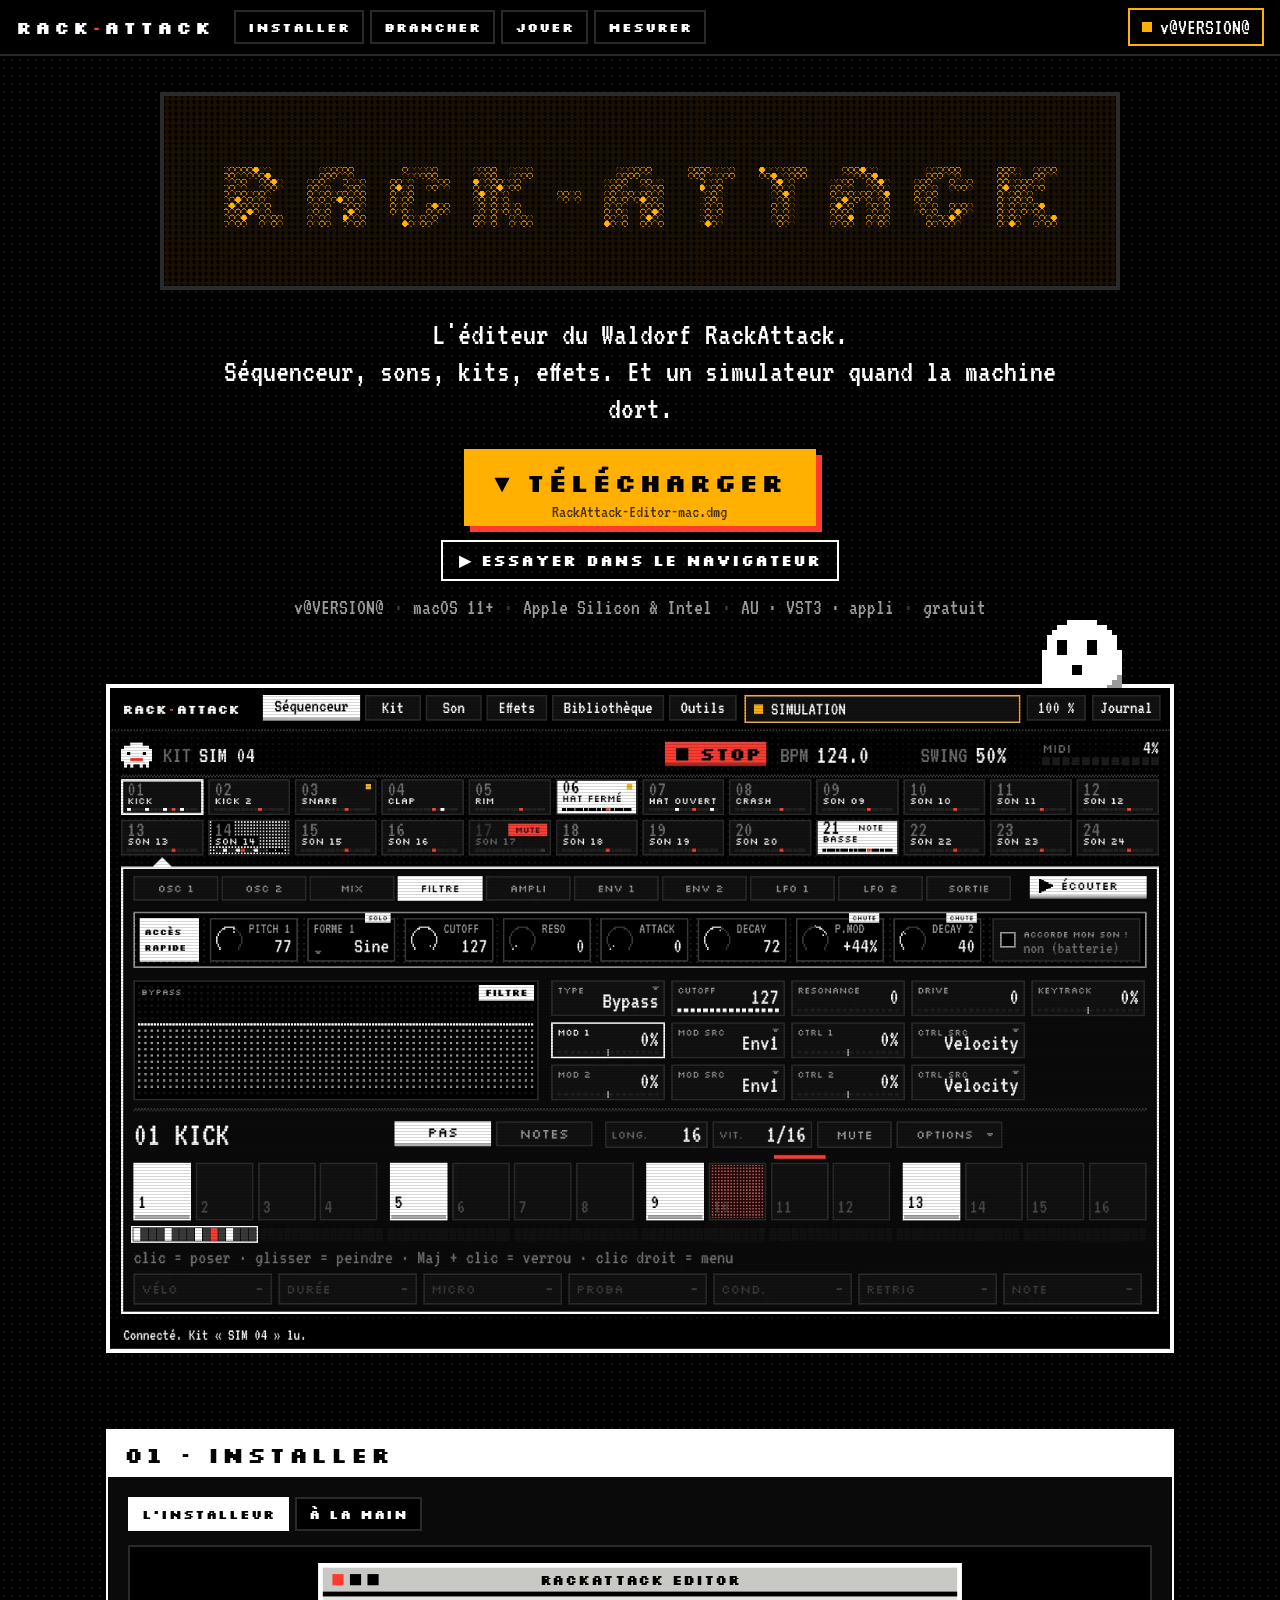
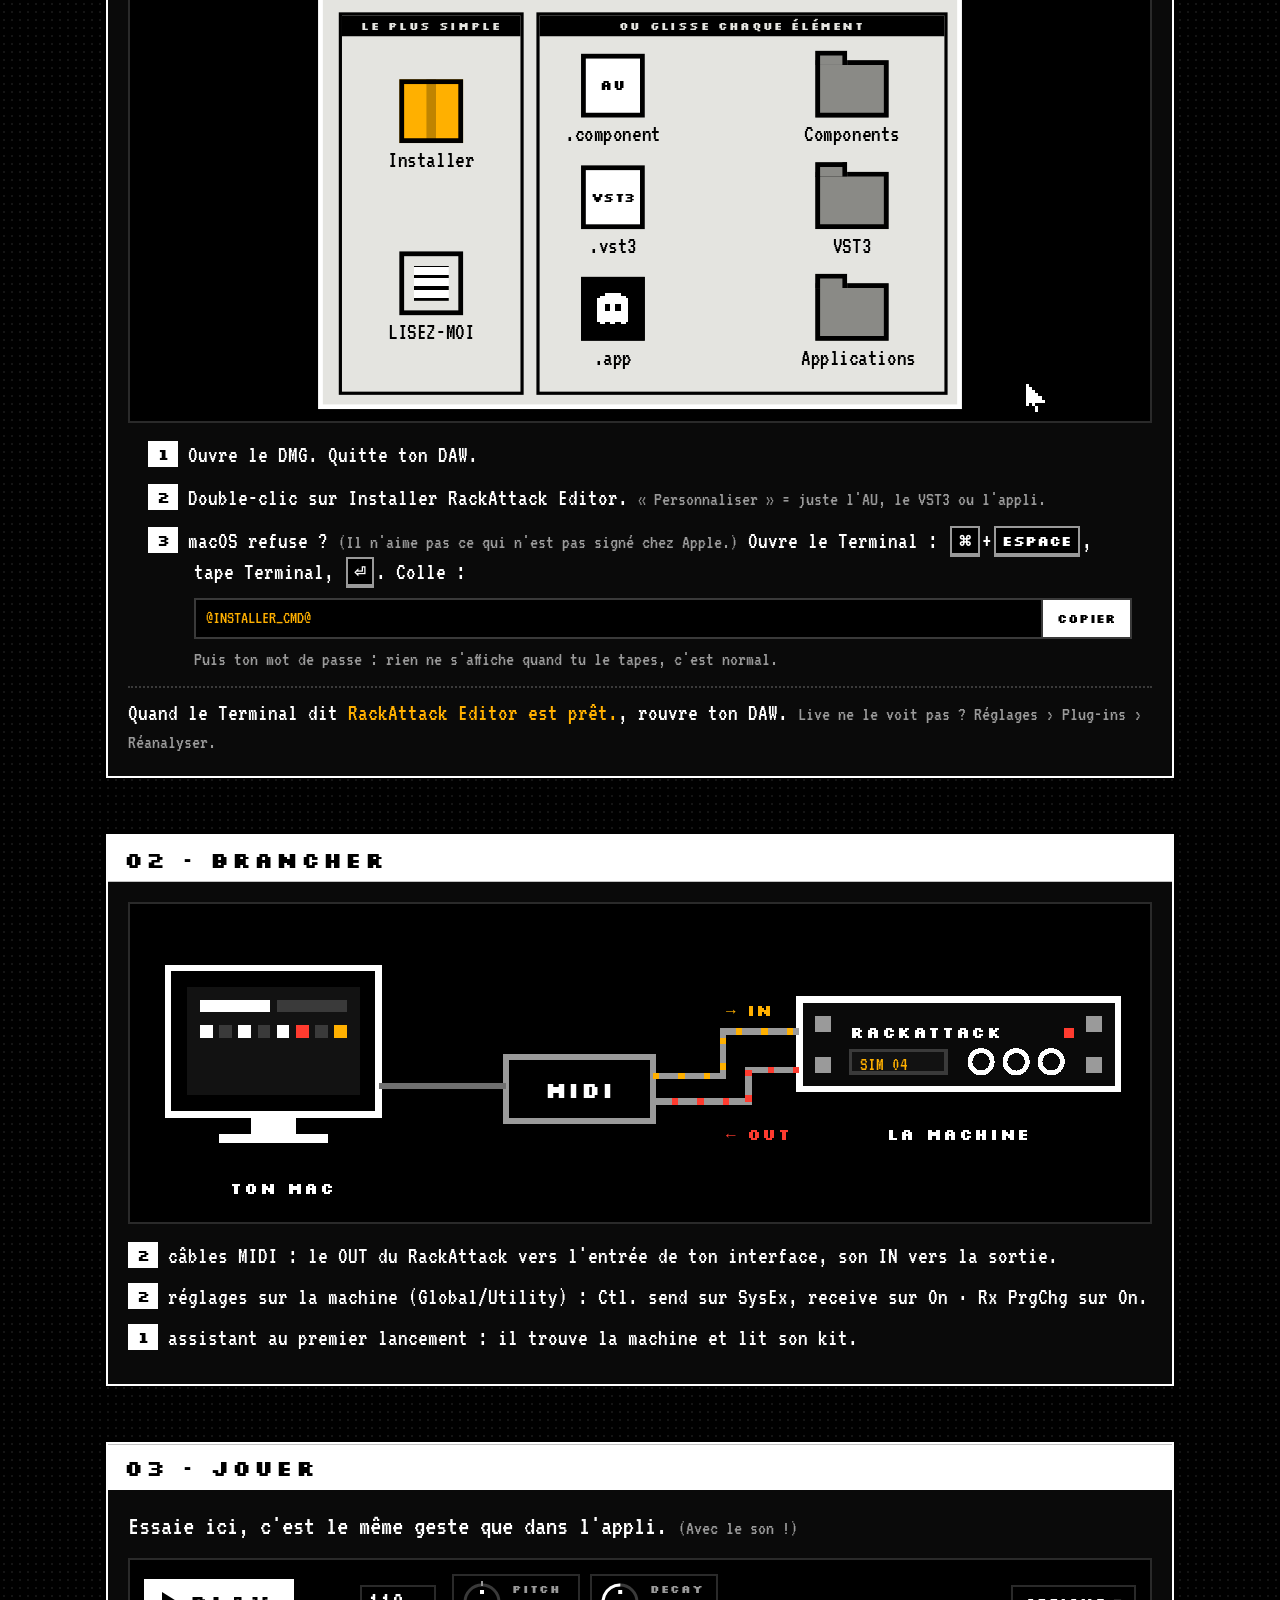
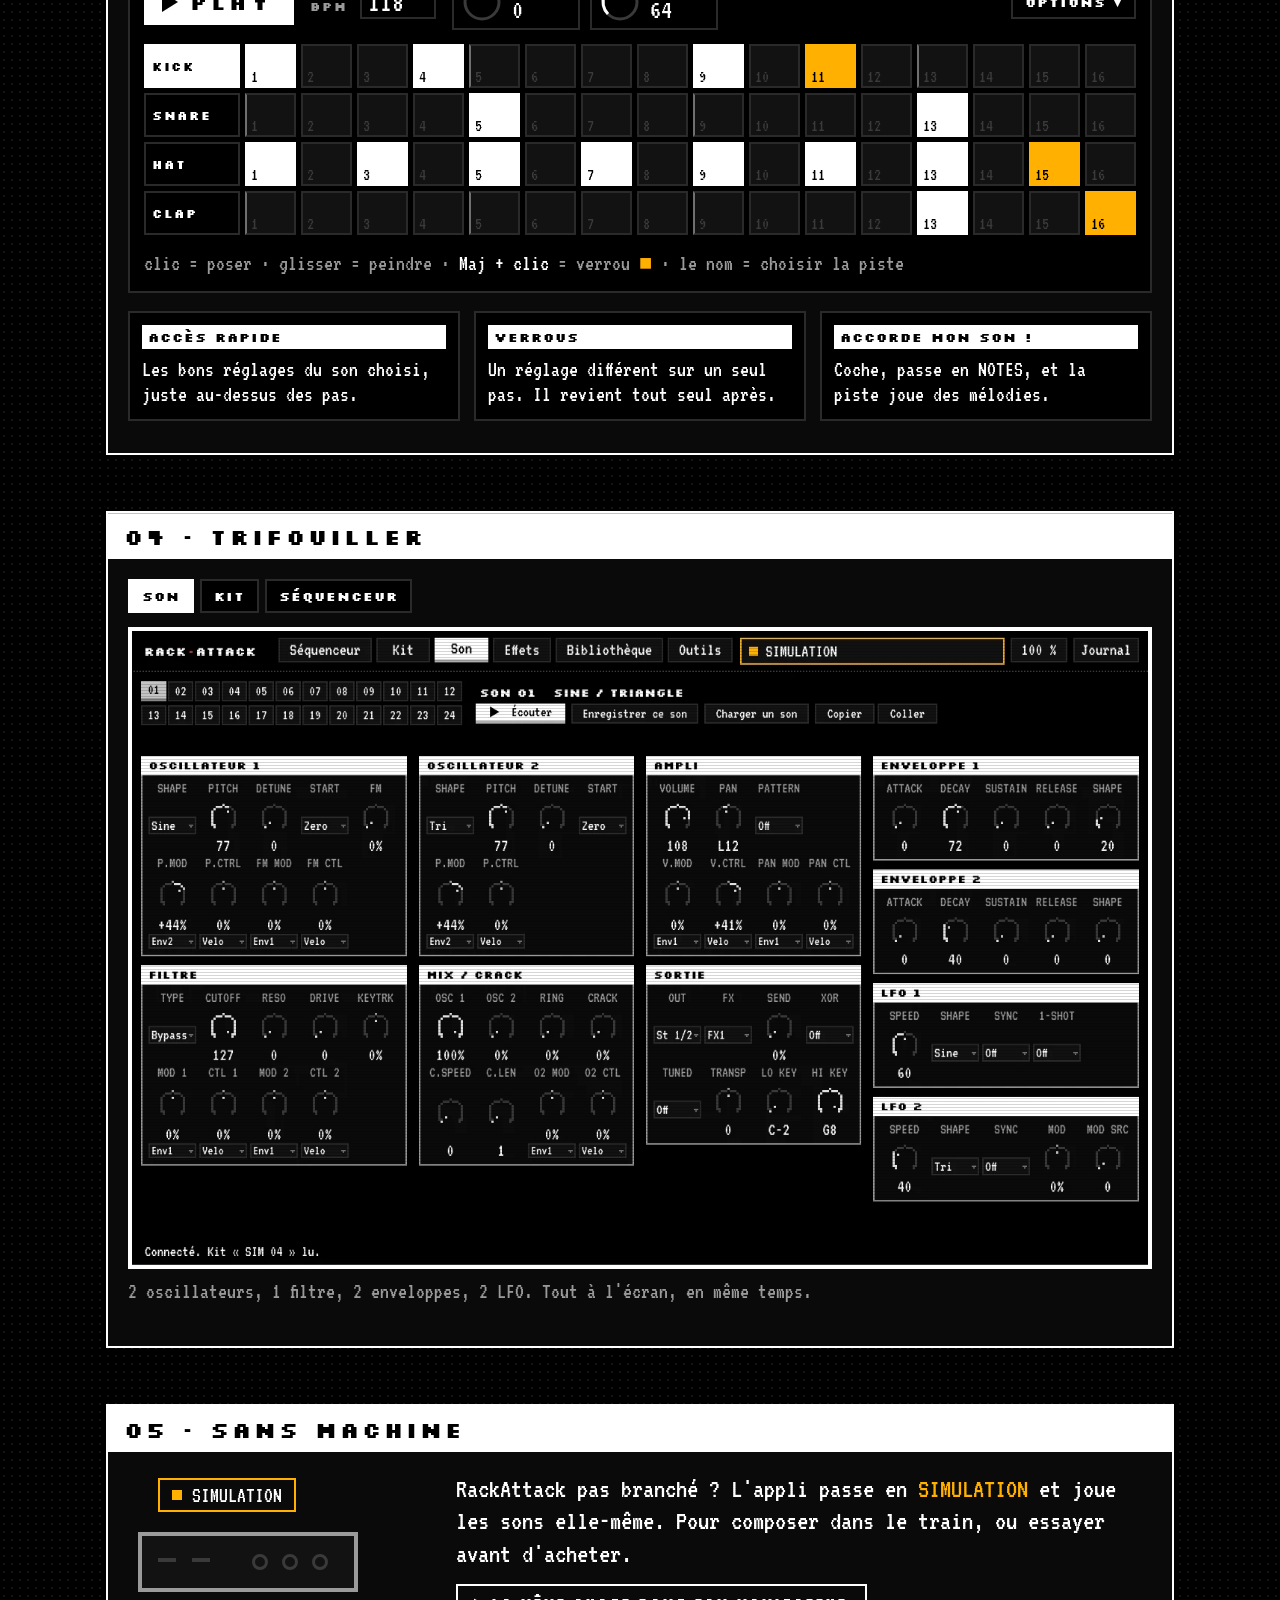
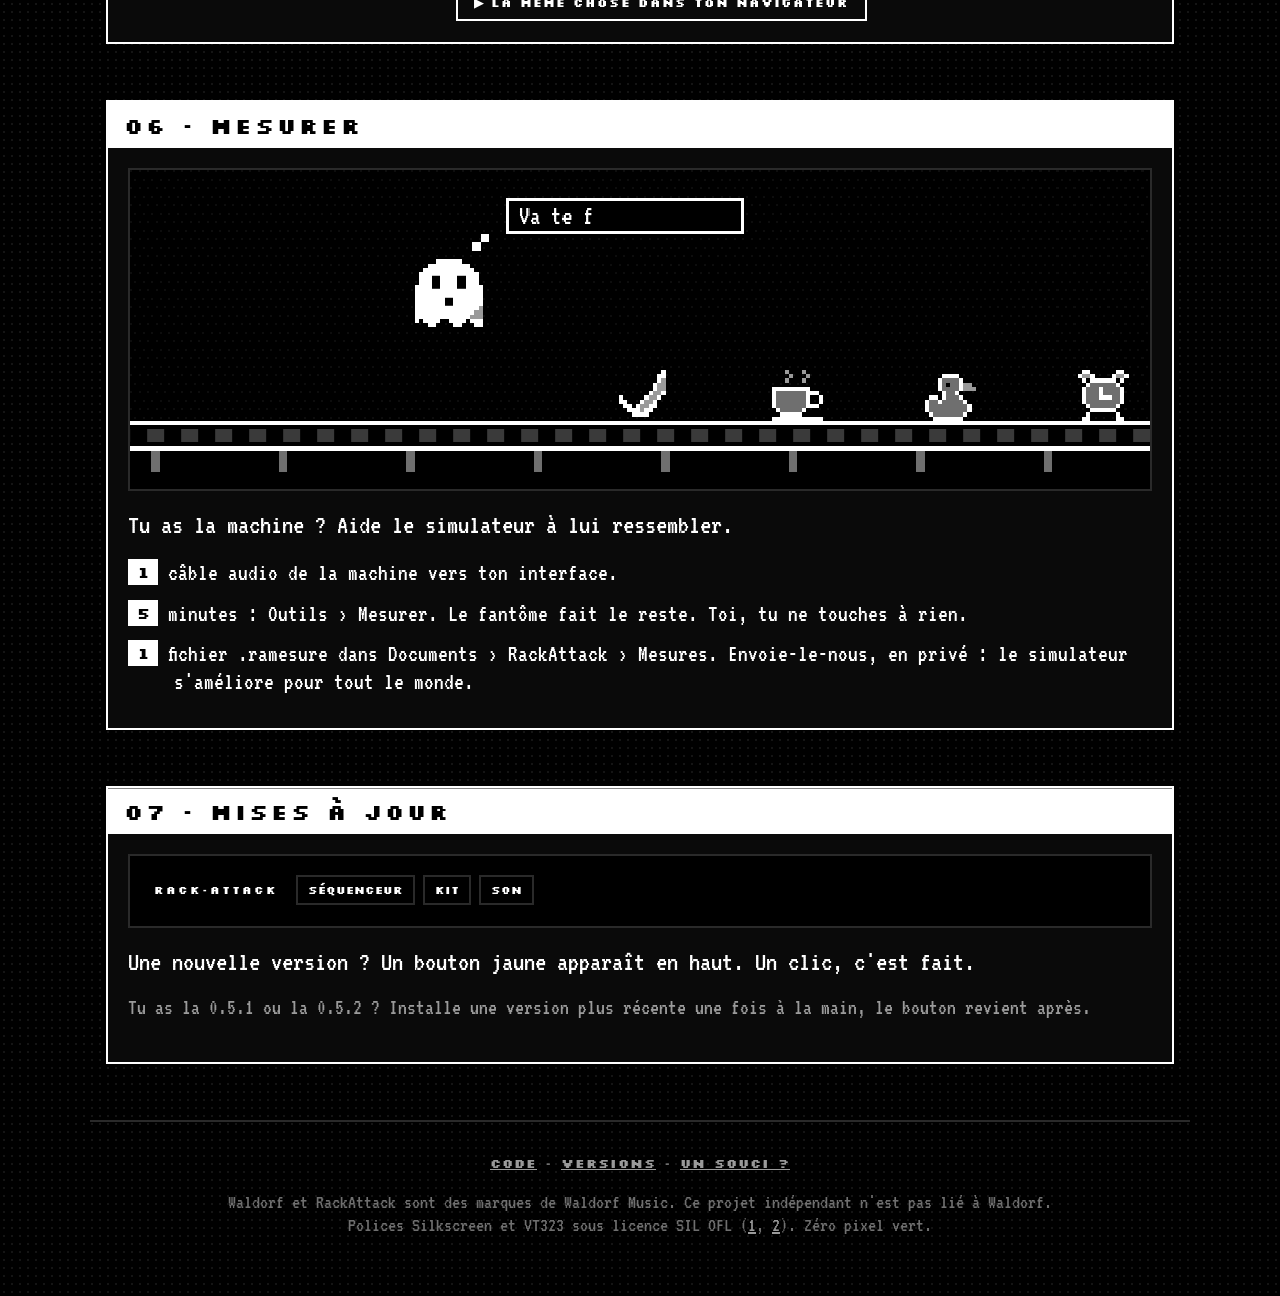
==== commit ae3d8e63: "Version web : le séquenceur et la page Son dans le navigateur, sur le moteur du plug-in - Source/web" ====
--- a/site/index.html
+++ b/site/index.html
@@ -34,6 +34,7 @@
       <span class="dl-arrow" aria-hidden="true">▼</span> Télécharger
       <small id="dl-file">RackAttack-Editor-mac.dmg</small>
     </a>
+    <a class="try" href="app/">▶ Essayer dans le navigateur</a>
     <ul class="specs">
       <li><span class="ver">v@VERSION@</span></li><li>macOS 11+</li><li>Apple Silicon &amp; Intel</li><li>AU · VST3 · appli</li><li>gratuit</li>
     </ul>
@@ -215,7 +216,8 @@
       <div class="rackpx"><i></i><i></i><i></i><b>Z</b><b>z</b><b>z</b></div>
       <div class="simlight"><b></b>SIMULATION</div>
     </div>
-    <p>RackAttack pas branché&nbsp;? L'appli passe en <b class="y">SIMULATION</b> et joue les sons elle-même. Pour composer dans le train, ou essayer avant d'acheter.</p>
+    <p>RackAttack pas branché&nbsp;? L'appli passe en <b class="y">SIMULATION</b> et joue les sons elle-même. Pour composer dans le train, ou essayer avant d'acheter.
+      <br><a class="try small" href="app/">▶ La même chose dans ton navigateur</a></p>
   </div>
 </section>
 
--- a/site/style.css
+++ b/site/style.css
@@ -62,6 +62,9 @@
 .dl:active { transform: translate(6px, 6px); box-shadow: 0 0 0 var(--red); }
 .dl-arrow { display: inline-block; animation: hop .9s steps(2) infinite; }
 @keyframes hop { 50% { transform: translateY(4px); } }
+.try { font: 700 15px var(--silk); letter-spacing: 1px; text-transform: uppercase; text-decoration: none; border: 2px solid var(--white); padding: 9px 16px; }
+.try:hover { background: var(--white); color: var(--black); }
+.try.small { display: inline-block; margin-top: 14px; font-size: 12px; }
 .specs { list-style: none; display: flex; flex-wrap: wrap; justify-content: center; gap: 6px 0; margin: 0; padding: 0; color: var(--grey); font-size: 22px; }
 .specs li + li::before { content: '·'; margin: 0 10px; color: var(--faint); }
 
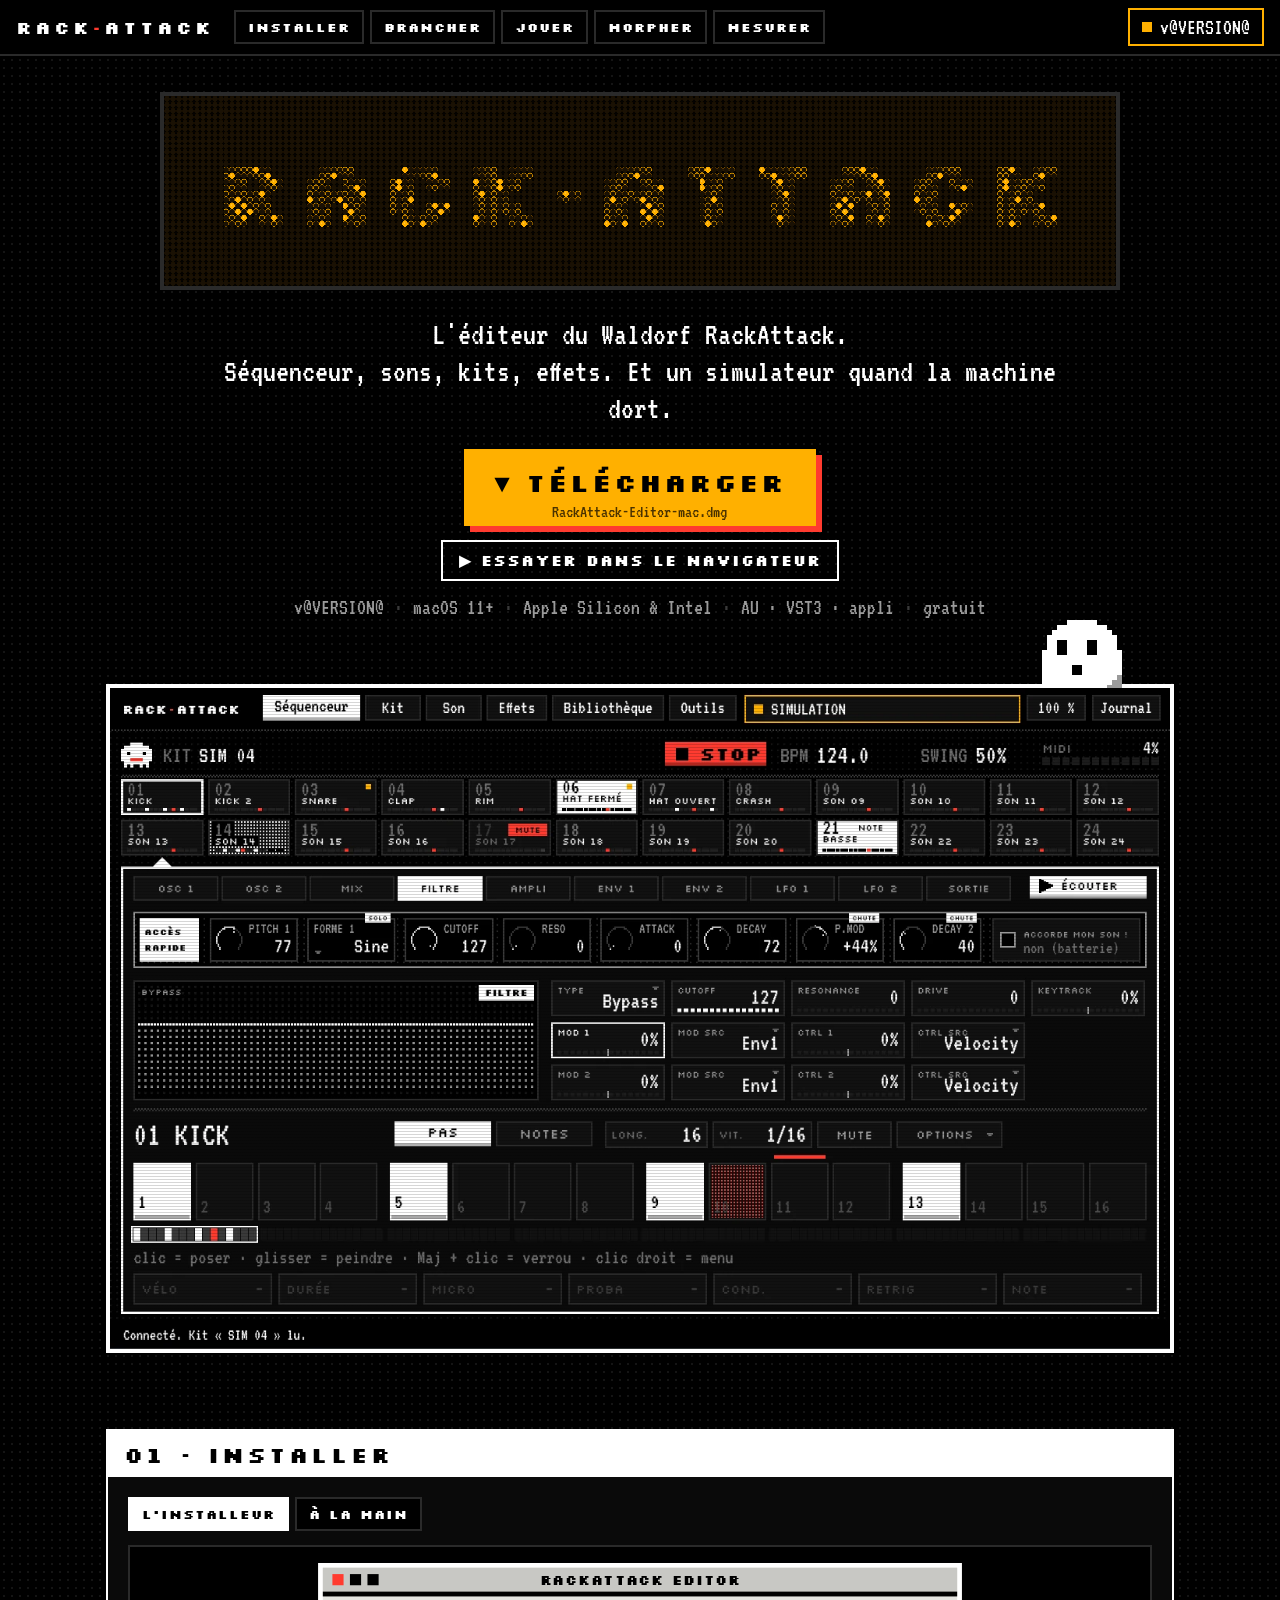
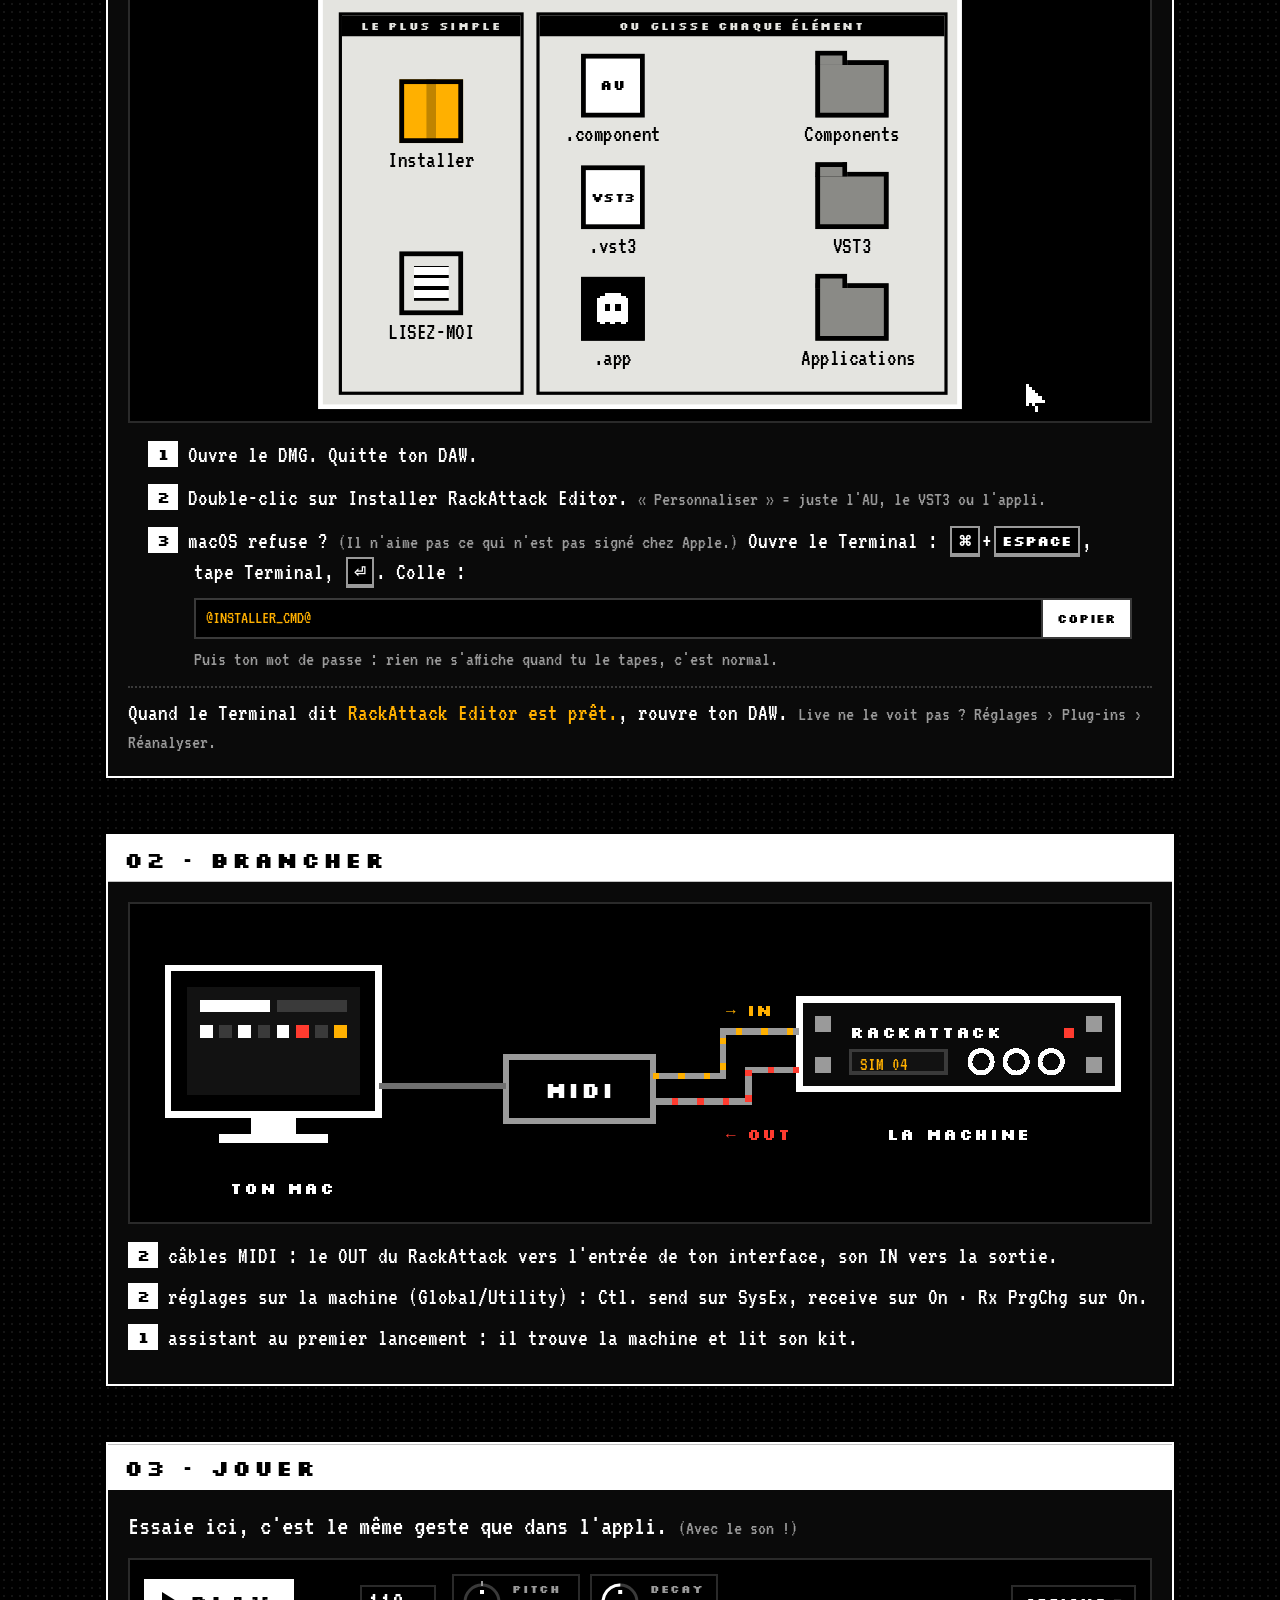
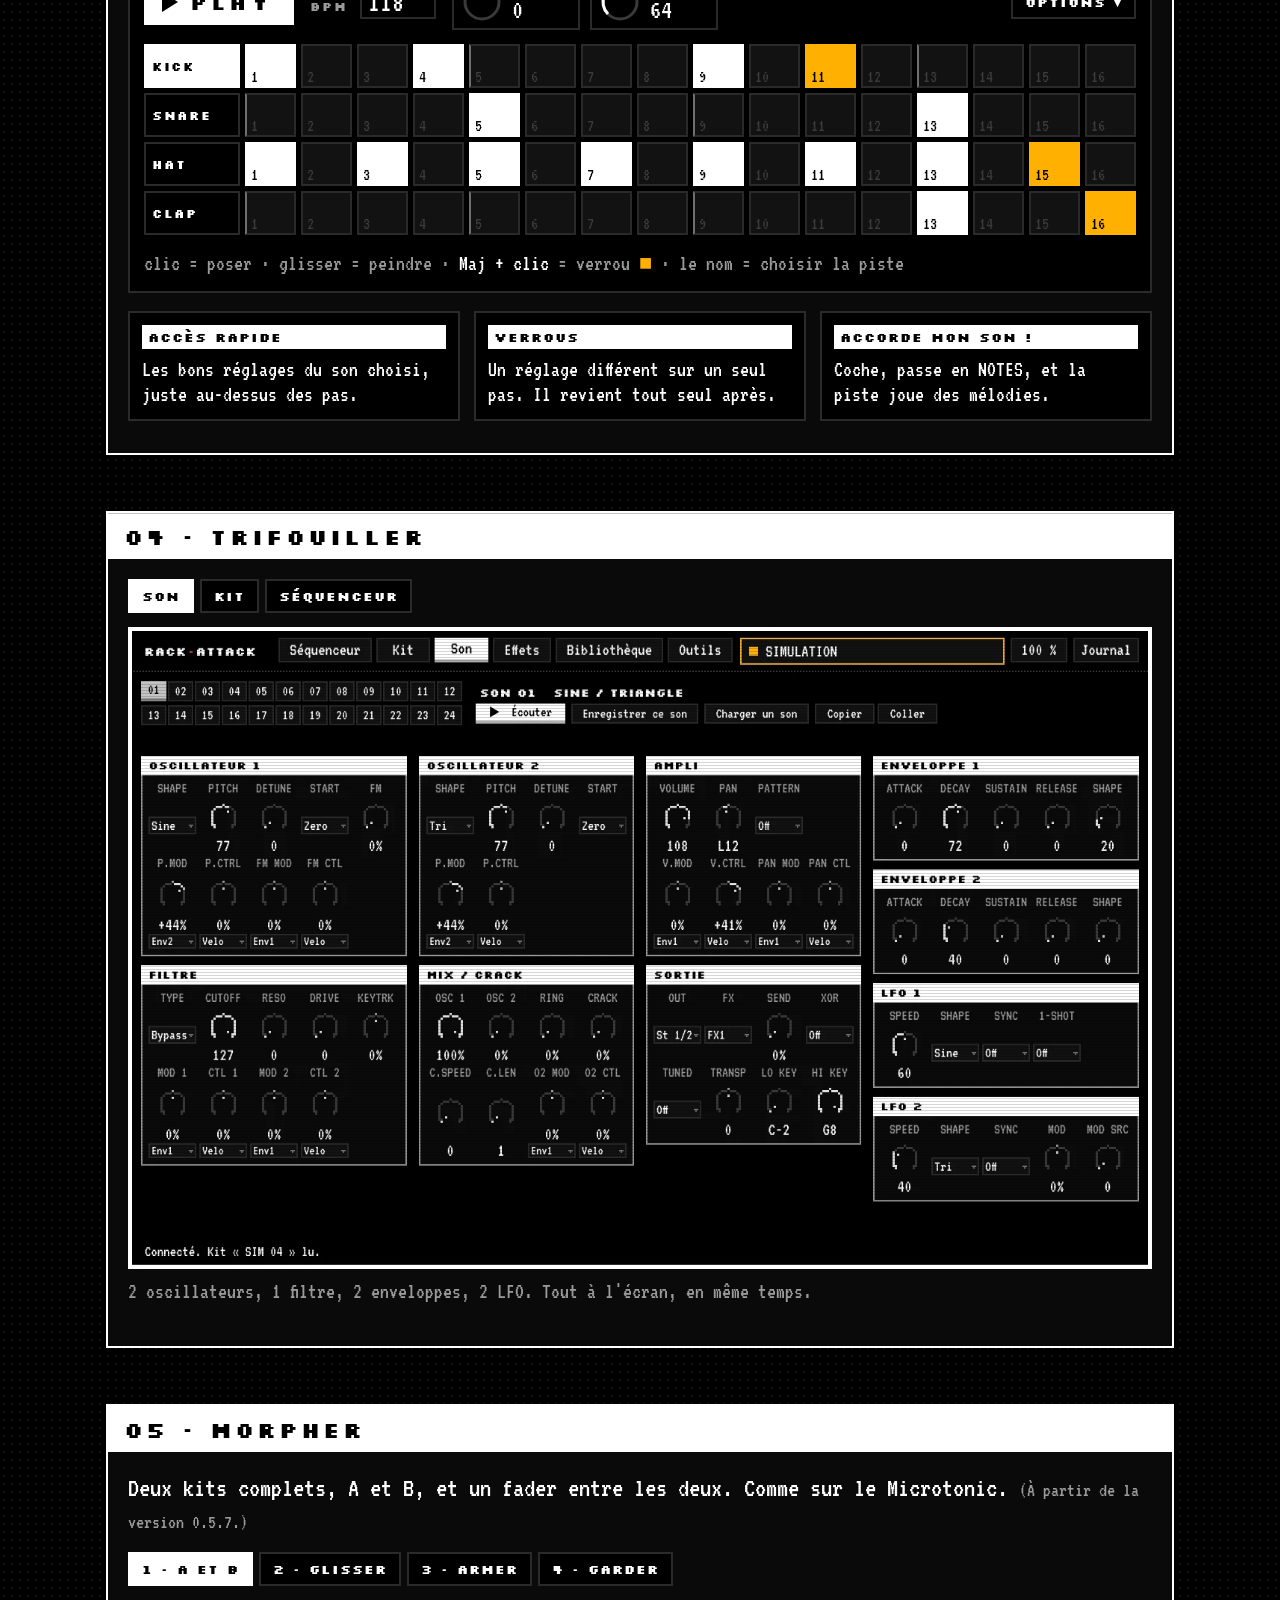
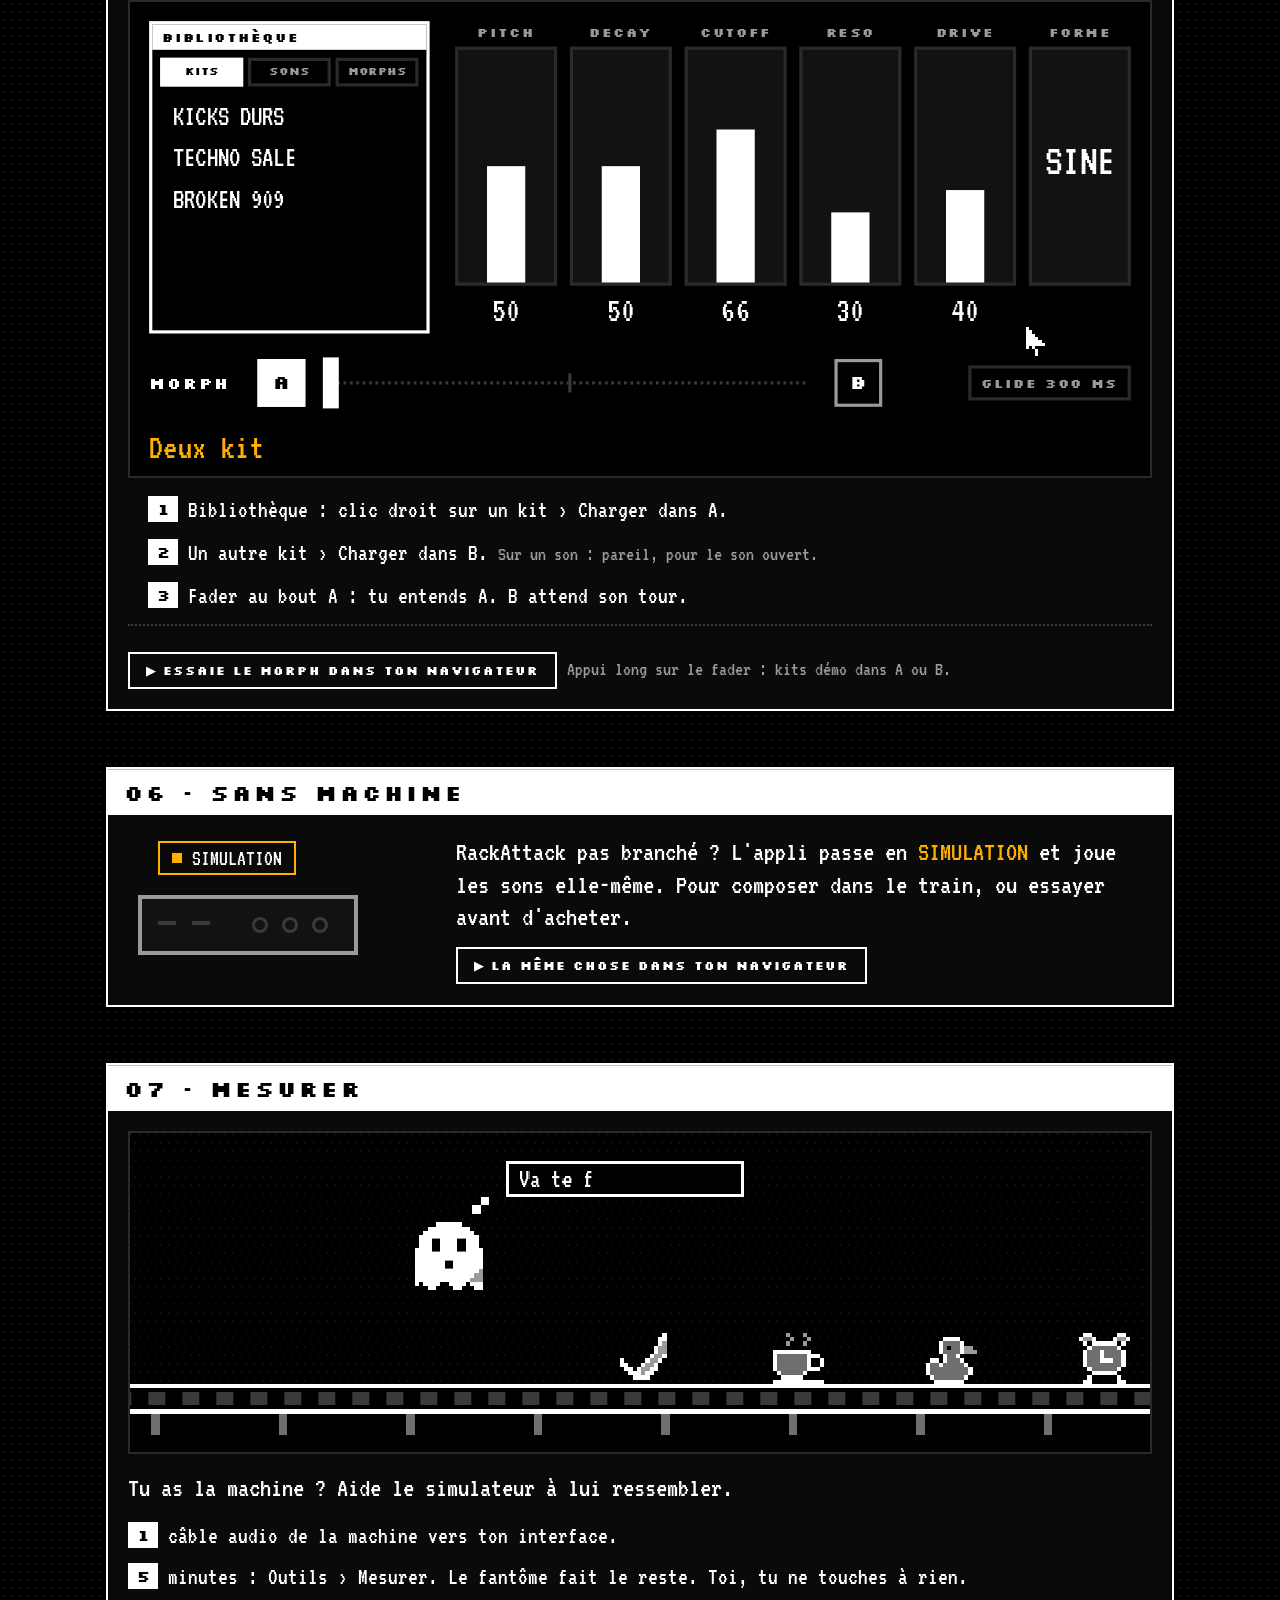
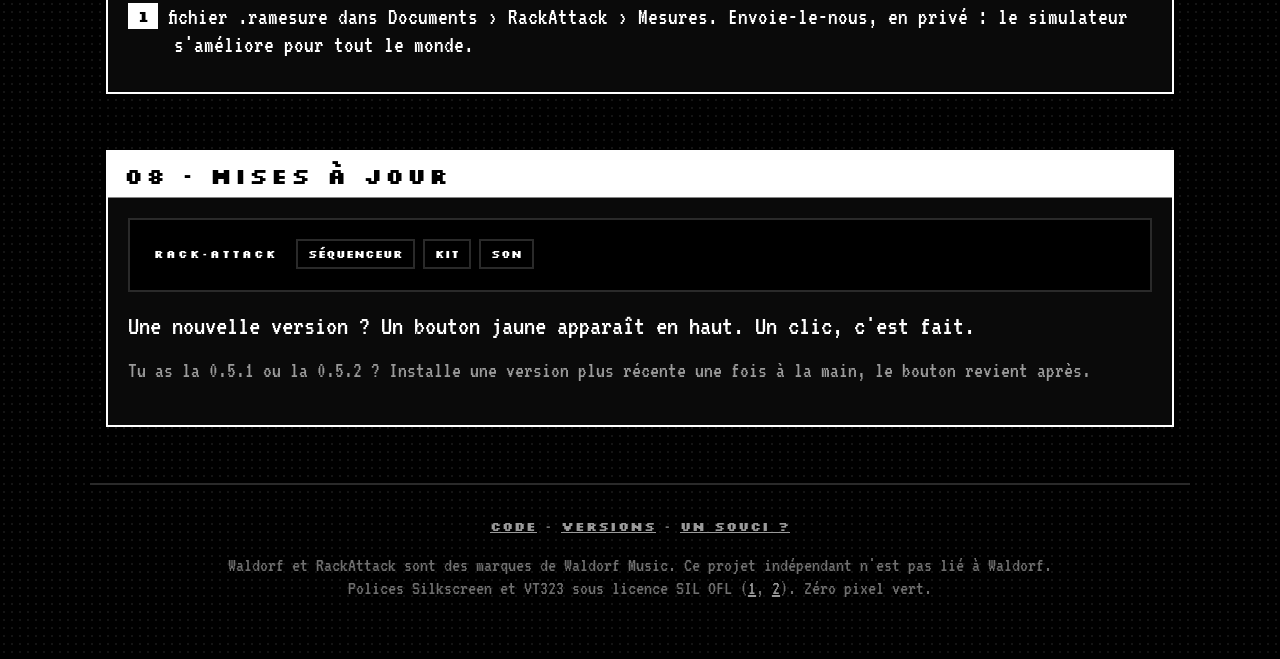
==== commit db2e1f80: "Site : tuto animé du morph (A et B, glisser, armer, garder) Co-Authored-By: Claude Opus 5.5 <noreply" ====
--- a/site/index.html
+++ b/site/index.html
@@ -19,6 +19,7 @@
     <a href="#installer">Installer</a>
     <a href="#brancher">Brancher</a>
     <a href="#jouer">Jouer</a>
+    <a href="#morph">Morpher</a>
     <a href="#mesurer">Mesurer</a>
   </nav>
   <a class="light" href="#telecharger"><b></b><span class="ver">v@VERSION@</span></a>
@@ -208,9 +209,81 @@
   <p class="cap" id="shotcap">2 oscillateurs, 1 filtre, 2 enveloppes, 2 LFO. Tout à l'écran, en même temps.</p>
 </section>
 
-<!-- 05 SANS MACHINE ========================================================= -->
+<!-- 05 MORPHER ============================================================== -->
+<section class="mod" id="morph">
+  <h2><span>05 · Morpher</span></h2>
+  <p class="intro">Deux kits complets, A et B, et un fader entre les deux. Comme sur le Microtonic. <small>(À partir de la version 0.5.7.)</small></p>
+  <div class="tabs" role="tablist" id="mx-tabs">
+    <button role="tab" aria-selected="true" data-mx="ab">1 · A et B</button>
+    <button role="tab" aria-selected="false" data-mx="glide">2 · Glisser</button>
+    <button role="tab" aria-selected="false" data-mx="arm">3 · Armer</button>
+    <button role="tab" aria-selected="false" data-mx="keep">4 · Garder</button>
+  </div>
+
+  <div class="stage" id="mx" aria-hidden="true">
+    <div class="sc mx">
+      <div class="mx-win mx-lib" id="mx-lib">
+        <div class="mx-tt">BIBLIOTHÈQUE</div>
+        <div class="mx-ltabs"><i id="mx-tk">KITS</i><i>SONS</i><i id="mx-tm">MORPHS</i></div>
+        <ul class="mx-list" id="mx-list"></ul>
+        <span class="mx-save" id="mx-save">ENREGISTRER LE MORPH</span>
+      </div>
+      <div class="mx-win mx-lane" id="mx-lane">
+        <div class="mx-tt">TON DAW · MORPH</div>
+        <svg viewBox="0 0 176 150" preserveAspectRatio="none"><polyline id="mx-curve" points=""/></svg>
+        <i class="mx-ph" id="mx-ph"></i>
+        <b class="mx-la">B</b><b class="mx-lb">A</b>
+      </div>
+      <div class="mx-cols" id="mx-cols"></div>
+      <div class="mx-frame" id="mx-frame"></div>
+      <div class="mx-bar">
+        <span class="mx-name" id="mx-name">MORPH</span>
+        <span class="mx-end" id="mx-a">A</span>
+        <div class="mx-track" id="mx-track"><i class="mx-fill" id="mx-fill"></i><i class="mx-mid"></i><i class="mx-heard" id="mx-heard"></i><i class="mx-knob" id="mx-knob"></i></div>
+        <span class="mx-end" id="mx-b">B</span>
+        <span class="mx-chip" id="mx-chip">GLIDE 300 MS</span>
+      </div>
+      <div class="mx-menu" id="mx-menu"></div>
+      <div class="mx-say" id="mx-say"></div>
+      <div class="cursor" id="mx-cur"></div>
+    </div>
+  </div>
+
+  <div class="mxr" data-mx="ab">
+    <ol class="steps-list">
+      <li><kbd>1</kbd>Bibliothèque&nbsp;: clic droit sur un kit › <b>Charger dans A</b>.</li>
+      <li><kbd>2</kbd>Un autre kit › <b>Charger dans B</b>. <small>Sur un son&nbsp;: pareil, pour le son ouvert.</small></li>
+      <li><kbd>3</kbd>Fader au bout A&nbsp;: tu entends A. B attend son tour.</li>
+    </ol>
+  </div>
+  <div class="mxr" data-mx="glide" hidden>
+    <ol class="steps-list">
+      <li><kbd>1</kbd>Le fader est en bas de toutes les pages. Glisse-le&nbsp;: les 24 sons et les 4 effets vont de A à B. <small><kbd class="k">⌘</kbd> ou <kbd class="k">Ctrl</kbd>&nbsp;: plus fin.</small></li>
+      <li><kbd>2</kbd>Il glisse en douceur, le trait rouge montre ce que tu entends. <small>Clic droit sur le fader › Glide&nbsp;: de «&nbsp;sans&nbsp;» à 2&nbsp;s.</small></li>
+      <li><kbd>3</kbd>Double-clic&nbsp;: au milieu. Les formes, types et sources basculent à mi-course.</li>
+    </ol>
+  </div>
+  <div class="mxr" data-mx="arm" hidden>
+    <ol class="steps-list">
+      <li><kbd>1</kbd>Clic sur <b class="y">A</b>&nbsp;: il passe en jaune, la page s'encadre. <small>Comme les scènes de l'Octatrack.</small></li>
+      <li><kbd>2</kbd>Tourne ce que tu veux&nbsp;: ça va dans A seulement, et la page montre A. Tu l'entends selon le fader.</li>
+      <li><kbd>3</kbd>Re-clic sur A pour sortir. Pareil avec B.</li>
+    </ol>
+    <p class="cap">Sans rien armer&nbsp;: aux bouts, seul ce côté change&nbsp;; entre les deux, A et B bougent pour que tu entendes ce que tu tournes.</p>
+  </div>
+  <div class="mxr" data-mx="keep" hidden>
+    <ol class="steps-list">
+      <li><kbd>1</kbd>Bibliothèque › onglet <b>Morphs</b> › <b>Enregistrer le morph</b>&nbsp;: A, B et la position.</li>
+      <li><kbd>2</kbd>Double-clic pour le recharger tel quel.</li>
+      <li><kbd>3</kbd>Dans ton DAW&nbsp;: le paramètre <b>Morph</b> s'automatise, et le morph est gardé avec le projet.</li>
+    </ol>
+  </div>
+  <p class="done"><a class="try small" href="app/">▶ Essaie le morph dans ton navigateur</a> <small>Appui long sur le fader&nbsp;: kits démo dans A ou B.</small></p>
+</section>
+
+<!-- 06 SANS MACHINE ========================================================= -->
 <section class="mod" id="simulateur">
-  <h2><span>05 · Sans machine</span></h2>
+  <h2><span>06 · Sans machine</span></h2>
   <div class="sim">
     <div class="sleep" aria-hidden="true">
       <div class="rackpx"><i></i><i></i><i></i><b>Z</b><b>z</b><b>z</b></div>
@@ -221,9 +294,9 @@
   </div>
 </section>
 
-<!-- 06 MESURER ============================================================== -->
+<!-- 07 MESURER ============================================================== -->
 <section class="mod" id="mesurer">
-  <h2><span>06 · Mesurer</span></h2>
+  <h2><span>07 · Mesurer</span></h2>
   <div class="stage belt"><canvas id="ghosts" width="960" height="300" aria-hidden="true"></canvas></div>
   <p class="intro">Tu as la machine&nbsp;? Aide le simulateur à lui ressembler.</p>
   <ul class="facts">
@@ -233,9 +306,9 @@
   </ul>
 </section>
 
-<!-- 07 MISES À JOUR ========================================================= -->
+<!-- 08 MISES À JOUR ========================================================= -->
 <section class="mod" id="maj">
-  <h2><span>07 · Mises à jour</span></h2>
+  <h2><span>08 · Mises à jour</span></h2>
   <div class="upd" id="upd" aria-hidden="true">
     <div class="minibar"><i class="lg">RACK·ATTACK</i><i>Séquenceur</i><i>Kit</i><i>Son</i><span class="ub" id="ub">Mettre à jour</span></div>
     <div class="cursor" id="ucur"></div>
--- a/site/style.css
+++ b/site/style.css
@@ -164,6 +164,63 @@
 .cursor.click::after { content: ''; position: absolute; left: -10px; top: -10px; width: 20px; height: 20px; border: 3px solid var(--red); animation: ping .25s steps(3) forwards; }
 @keyframes ping { to { transform: scale(1.8); opacity: 0; } }
 
+/* the morph tutorial: the bottom bar's fader, the kit's settings as bars, the library ------------------------------ */
+.mod > .mxr { margin-left: 20px; margin-right: 20px; }
+.mx { color: var(--white); }
+.mx-win { position: absolute; left: 12px; top: 12px; width: 176px; height: 196px; border: 2px solid var(--white); background: var(--black); }
+.mx-tt { height: 16px; background: var(--white); color: var(--black); font: 700 8px/16px var(--silk); letter-spacing: 1px; padding-left: 6px; }
+.mx-ltabs { display: flex; gap: 3px; padding: 5px 5px 0; }
+.mx-ltabs i { flex: 1; font: 700 7px/14px var(--silk); font-style: normal; text-align: center; border: 2px solid var(--frame); color: var(--grey); }
+.mx-ltabs i.on { background: var(--white); border-color: var(--white); color: var(--black); }
+.mx-list { list-style: none; margin: 6px 5px 0; padding: 0; }
+.mx-list li { font: 18px/22px var(--vt); padding: 0 6px; border: 2px solid transparent; white-space: nowrap; overflow: hidden; }
+.mx-list li.sel { border-color: var(--grey); } .mx-list li.flash { background: var(--white); color: var(--black); }
+.mx-list li.hint { color: var(--dim); font-size: 16px; }
+.mx-save { position: absolute; left: 5px; right: 5px; bottom: 6px; font: 700 7px/18px var(--silk); text-align: center; border: 2px solid var(--white); }
+.mx-save.down { background: var(--white); color: var(--black); }
+.mx-lane { display: none; }
+.mx-lane svg { position: absolute; left: 0; top: 30px; width: 172px; height: 150px; }
+.mx-lane polyline { fill: none; stroke: var(--yellow); stroke-width: 3; vector-effect: non-scaling-stroke; }
+.mx-ph { position: absolute; top: 18px; width: 2px; height: 174px; background: var(--red); }
+.mx-la, .mx-lb { position: absolute; right: 4px; font: 700 8px var(--silk); color: var(--dim); } .mx-la { top: 24px; } .mx-lb { bottom: 6px; }
+.mx-cols { position: absolute; left: 204px; top: 12px; width: 424px; height: 196px; display: flex; gap: 8px; }
+.mx-col { position: relative; width: 64px; height: 196px; }
+.mx-col > em { display: block; font: 700 8px/14px var(--silk); font-style: normal; letter-spacing: 1px; text-align: center; color: var(--grey); }
+.mx-box { position: absolute; left: 0; top: 16px; width: 64px; height: 150px; border: 2px solid var(--frame); background: var(--cell); }
+.mx-col.hot .mx-box { border-color: var(--yellow); }
+.mx-fillv { position: absolute; left: 18px; bottom: 0; width: 24px; background: var(--white); }
+.mx-tk { position: absolute; width: 14px; height: 11px; font: 700 7px/11px var(--silk); text-align: center; color: var(--black); background: var(--grey); margin-bottom: -5px; }
+.mx-tk.a { left: 1px; } .mx-tk.b { right: 1px; }
+.mx-tk.arm { background: var(--yellow); }
+.mx-val { position: absolute; left: 0; right: 0; top: 170px; text-align: center; font: 22px/22px var(--vt); }
+.mx-val.arm { color: var(--yellow); }
+.mx-shape { position: absolute; left: 0; right: 0; top: 56px; text-align: center; font: 28px var(--vt); }
+.mx-shape.flash { background: var(--red); color: var(--black); }
+.mx-sh { position: absolute; left: 4px; font: 16px var(--vt); color: var(--dim); } .mx-sh.a { bottom: 4px; } .mx-sh.b { top: 2px; }
+.mx-frame { position: absolute; left: 198px; top: 6px; width: 436px; height: 208px; border: 2px dashed var(--yellow); display: none; pointer-events: none; }
+.mx-bar { position: absolute; left: 12px; top: 222px; width: 616px; height: 34px; display: flex; align-items: center; gap: 6px; }
+.mx-name { width: 62px; font: 700 10px var(--silk); letter-spacing: 1px; color: var(--white); }
+.mx-name.arm { color: var(--yellow); }
+.mx-end { width: 30px; height: 30px; border: 2px solid var(--grey); font: 700 12px/26px var(--silk); text-align: center; color: var(--white); }
+.mx-end.at { background: var(--white); border-color: var(--white); color: var(--black); }
+.mx-end.arm { background: var(--yellow); border-color: var(--yellow); color: var(--black); }
+.mx-end.flash { outline: 3px solid var(--red); outline-offset: 2px; }
+.mx-track { position: relative; width: 300px; height: 34px; margin: 0 10px;
+            background: linear-gradient(90deg, var(--faint) 50%, transparent 50%) 0 16px / 4px 2px repeat-x; }
+.mx-track i { position: absolute; display: block; }
+.mx-fill { left: 0; top: 16px; height: 2px; background: var(--white); }
+.mx-mid { left: 149px; top: 11px; width: 2px; height: 12px; background: var(--faint); }
+.mx-heard { top: 2px; width: 2px; height: 30px; margin-left: -1px; background: var(--red); }
+.mx-knob { top: 1px; width: 10px; height: 32px; margin-left: -5px; background: var(--white); }
+.mx-knob.held { outline: 2px solid var(--black); box-shadow: 0 0 0 4px var(--white); }
+.mx-chip { margin-left: auto; font: 700 8px/18px var(--silk); letter-spacing: 1px; padding: 0 6px; border: 2px solid var(--frame); color: var(--grey); }
+.mx-chip.flash { border-color: var(--white); color: var(--white); }
+.mx-menu { position: absolute; z-index: 8; display: none; min-width: 150px; background: var(--black); border: 2px solid var(--white); padding: 3px 0; }
+.mx-menu b { display: block; font: 700 8px/16px var(--silk); background: var(--white); color: var(--black); padding: 0 6px; margin: -3px 0 3px; }
+.mx-menu span { display: block; font: 18px/20px var(--vt); padding: 0 8px; white-space: nowrap; }
+.mx-menu span.hi { background: var(--white); color: var(--black); }
+.mx-say { position: absolute; left: 12px; right: 12px; top: 264px; height: 30px; font: 22px/30px var(--vt); color: var(--yellow); white-space: nowrap; overflow: hidden; }
+
 .steps-list { list-style: none; padding: 0; margin: 18px 20px 0; }
 .steps-list li { margin: 0 0 14px; padding-left: 46px; text-indent: -46px; }
 .steps-list li > small, .steps-list li > .cmd { text-indent: 0; }
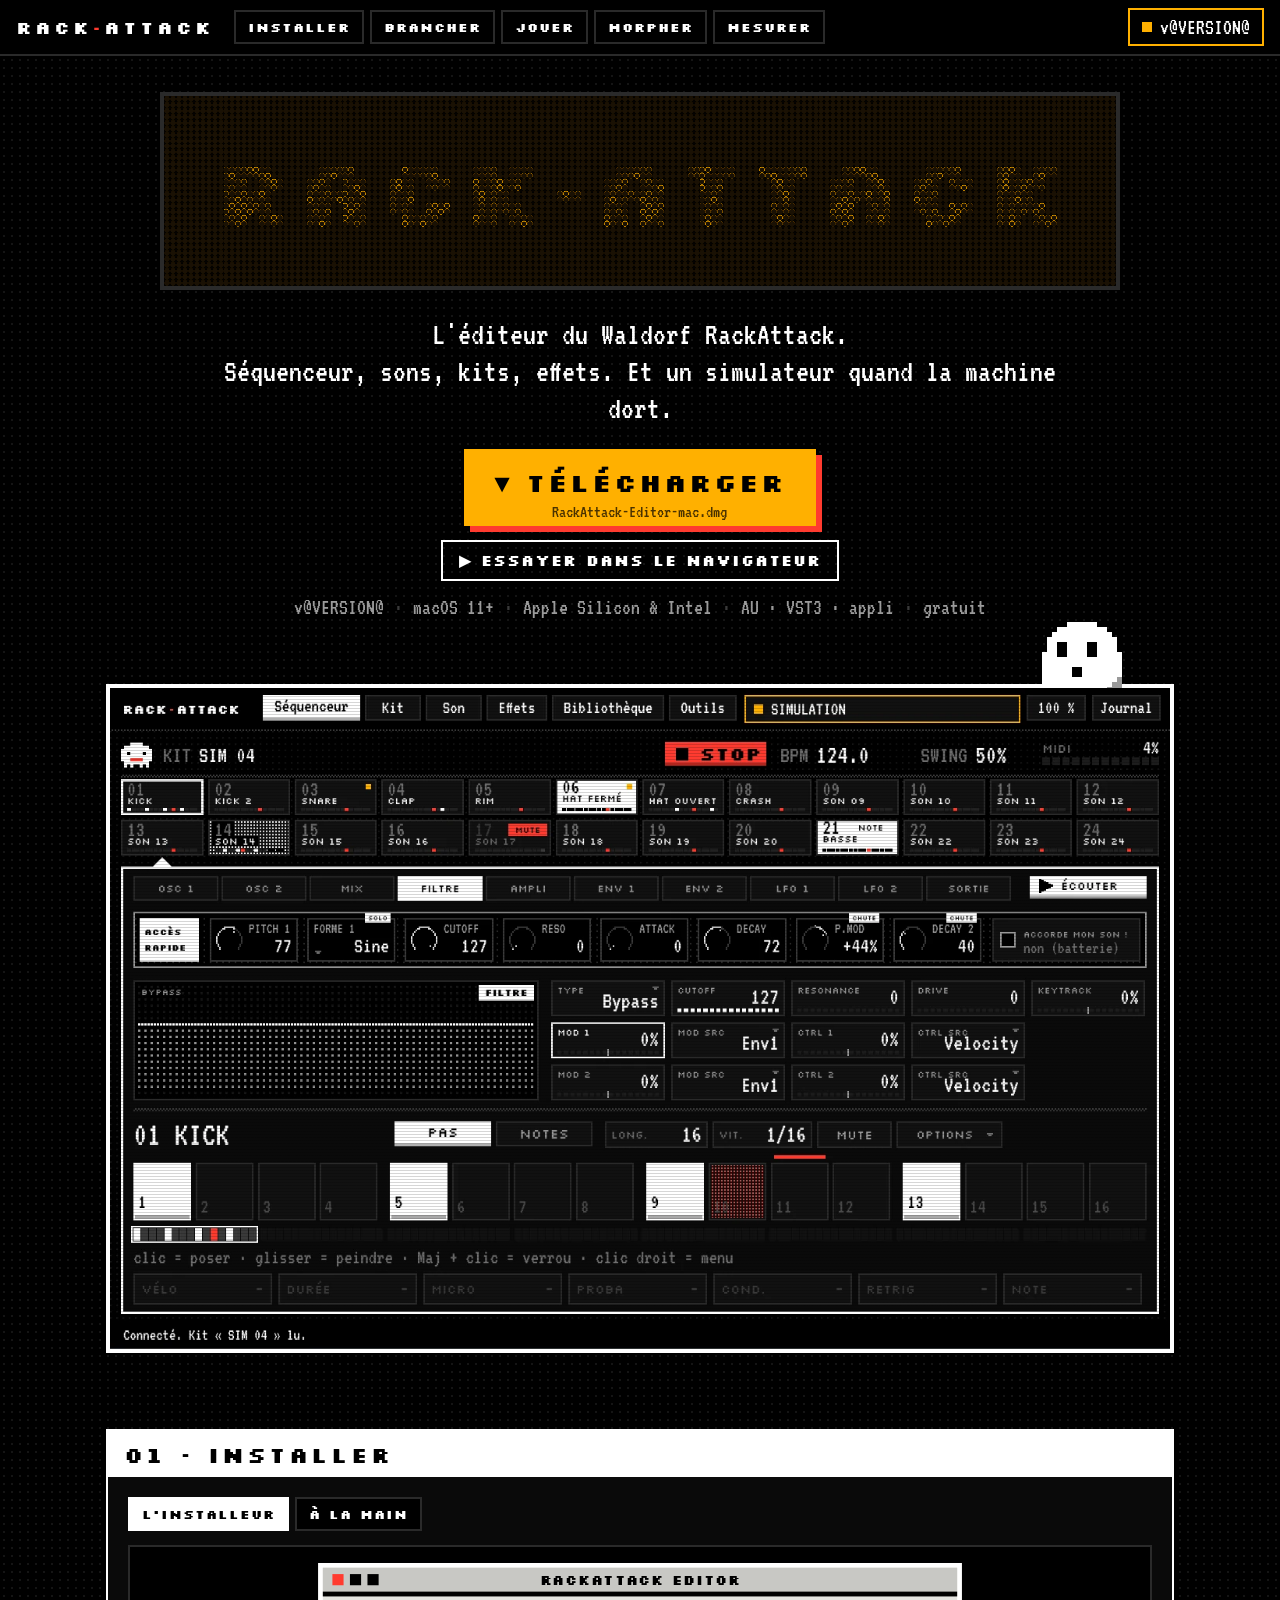
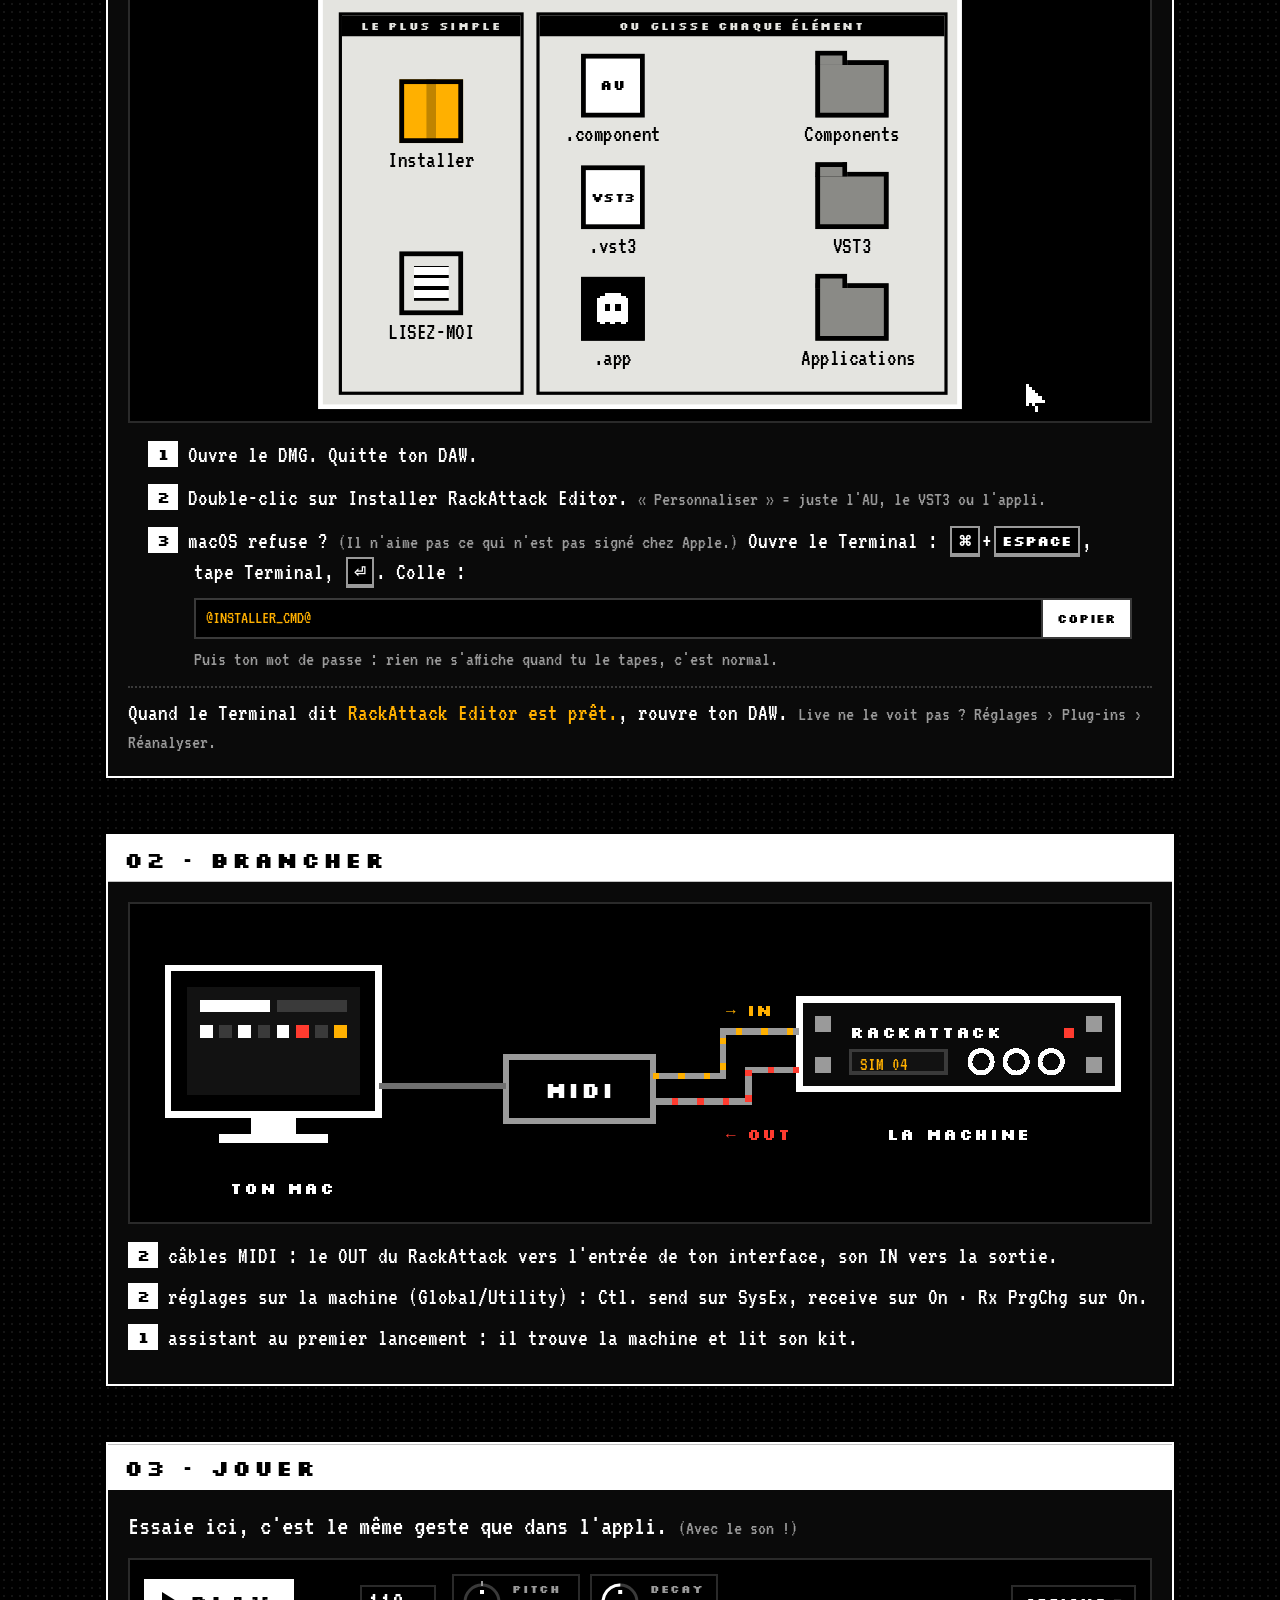
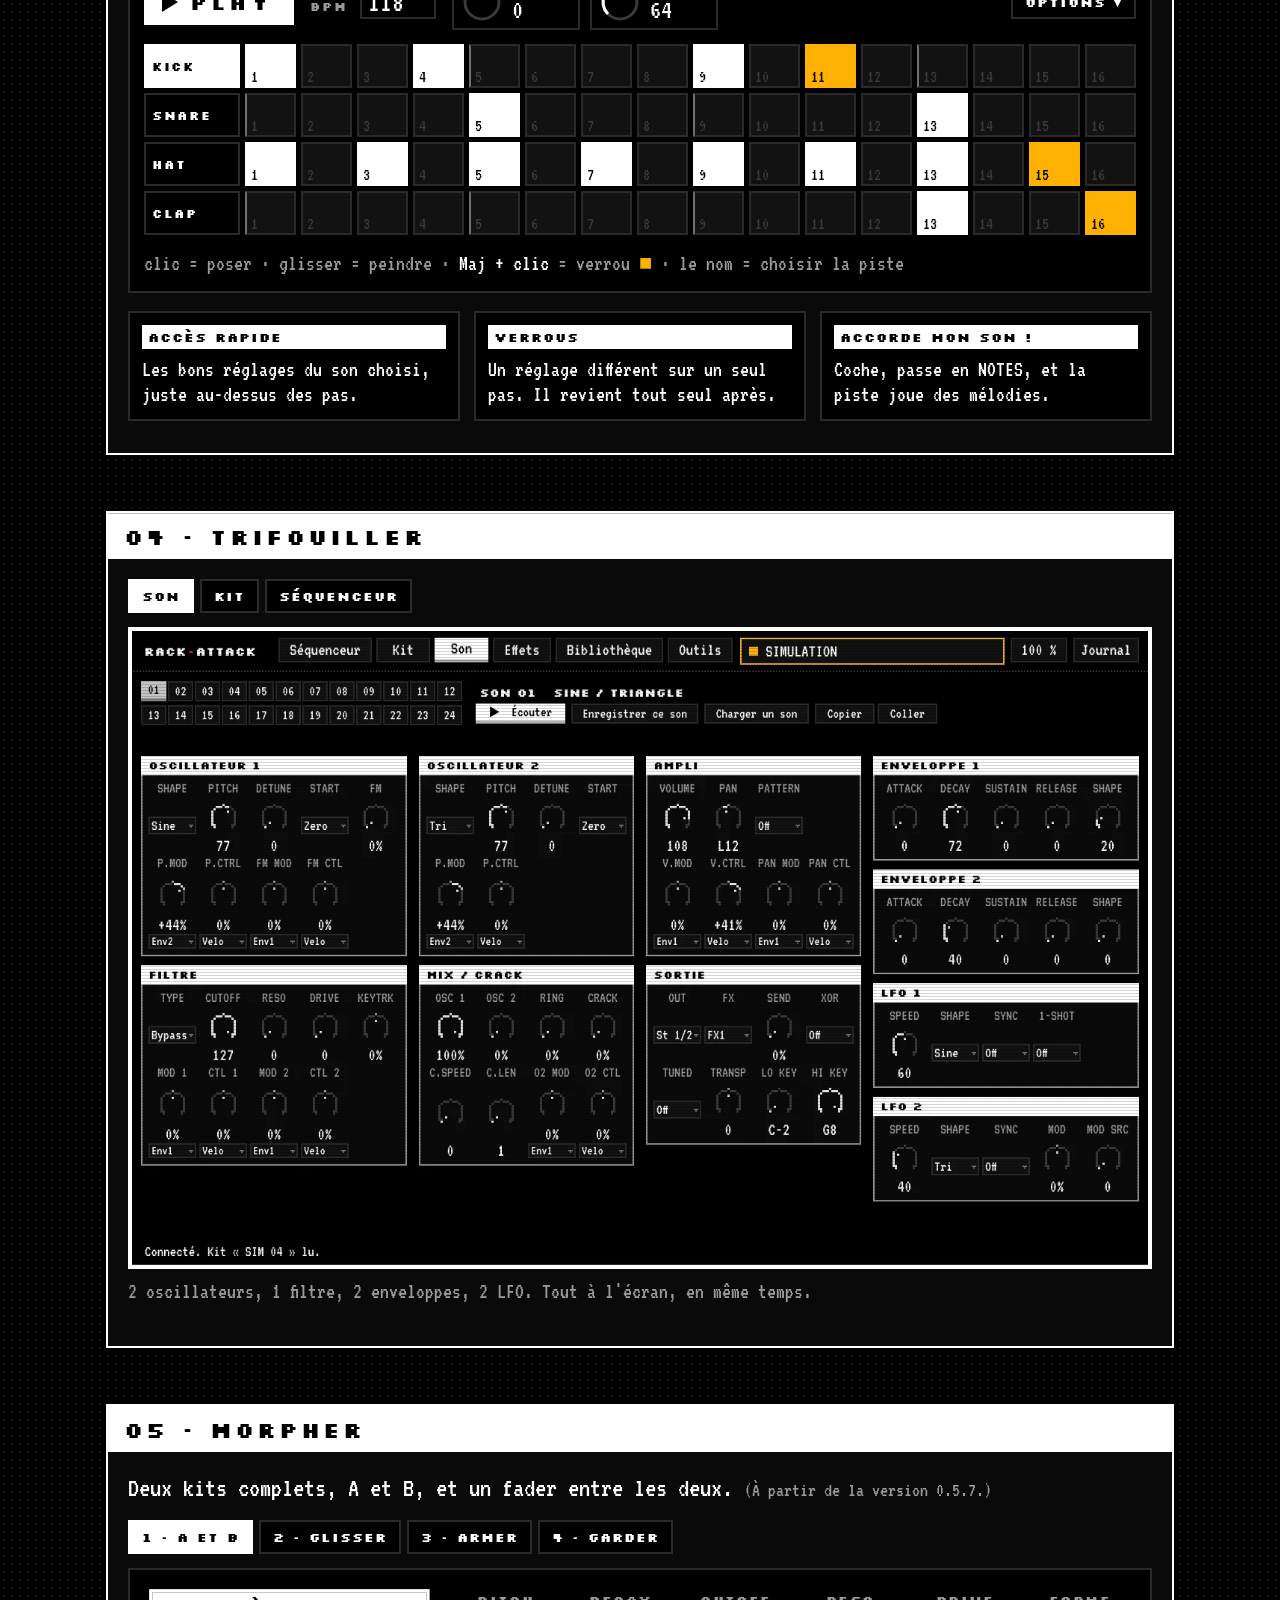
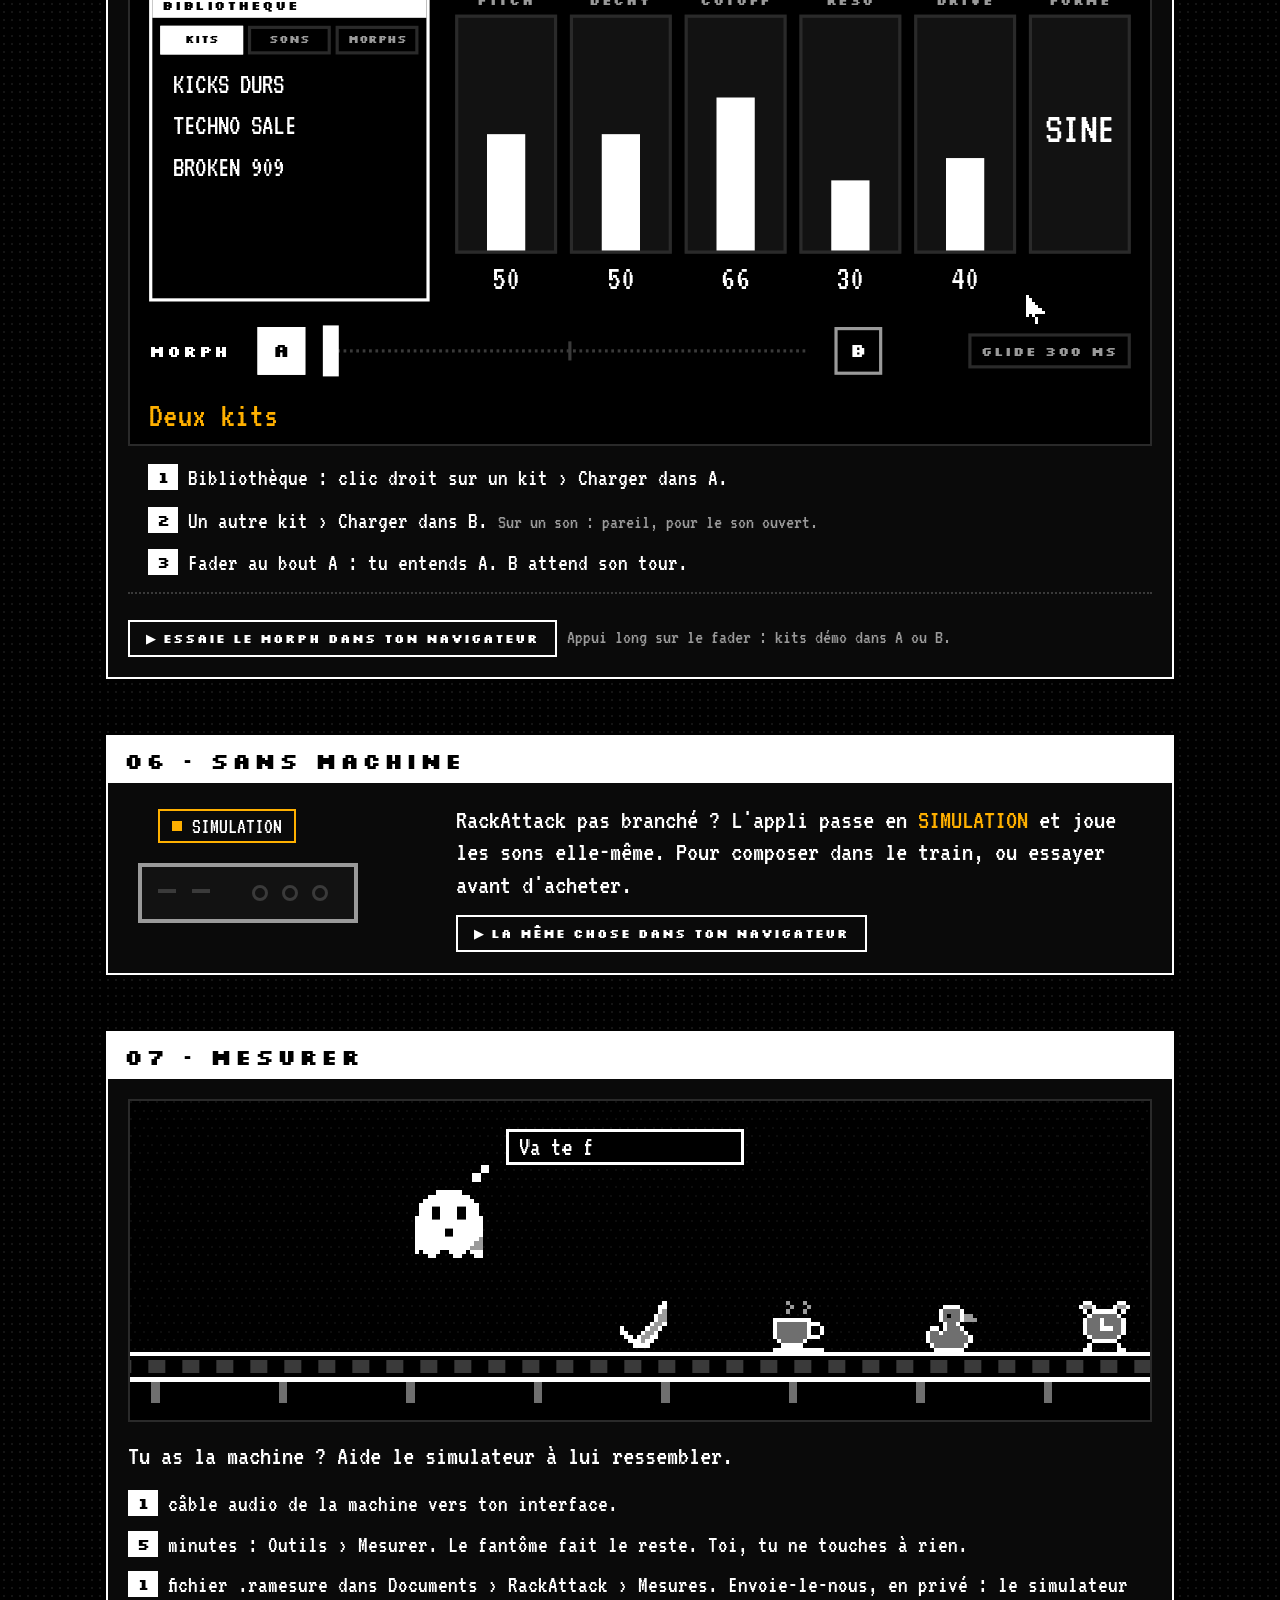
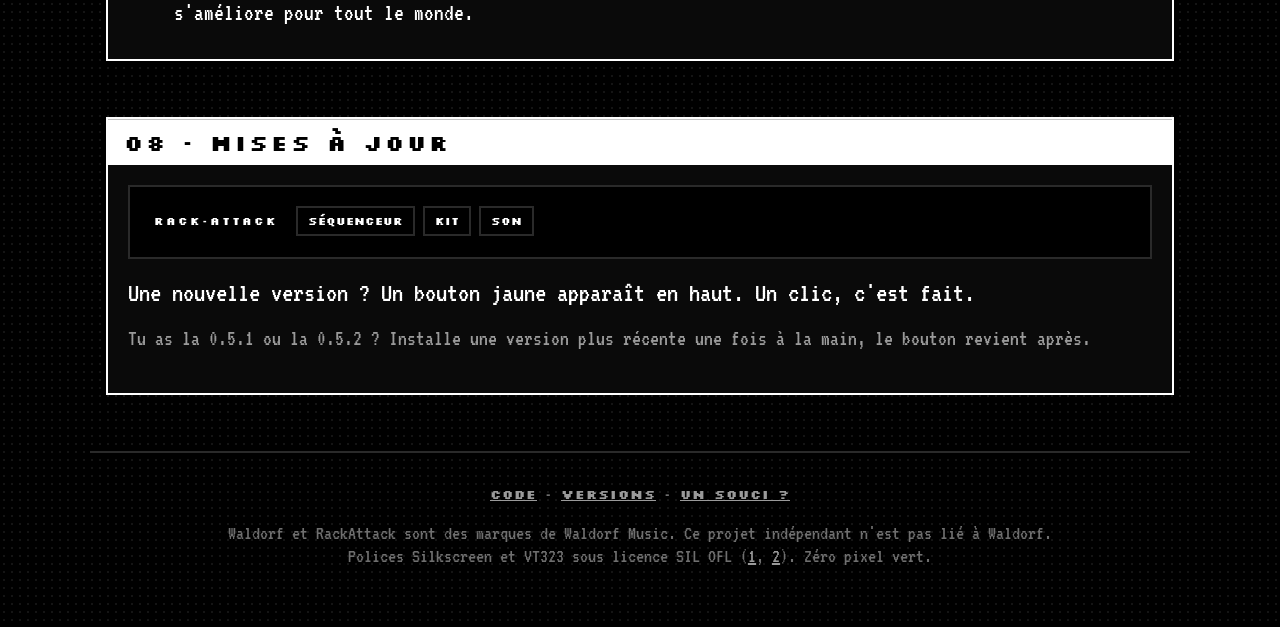
==== commit 5c5a3d6e: "Site : tuto du morph sans la référence au Microtonic Co-Authored-By: Claude Opus 5.5 <noreply@anthro" ====
--- a/site/index.html
+++ b/site/index.html
@@ -212,7 +212,7 @@
 <!-- 05 MORPHER ============================================================== -->
 <section class="mod" id="morph">
   <h2><span>05 · Morpher</span></h2>
-  <p class="intro">Deux kits complets, A et B, et un fader entre les deux. Comme sur le Microtonic. <small>(À partir de la version 0.5.7.)</small></p>
+  <p class="intro">Deux kits complets, A et B, et un fader entre les deux. <small>(À partir de la version 0.5.7.)</small></p>
   <div class="tabs" role="tablist" id="mx-tabs">
     <button role="tab" aria-selected="true" data-mx="ab">1 · A et B</button>
     <button role="tab" aria-selected="false" data-mx="glide">2 · Glisser</button>
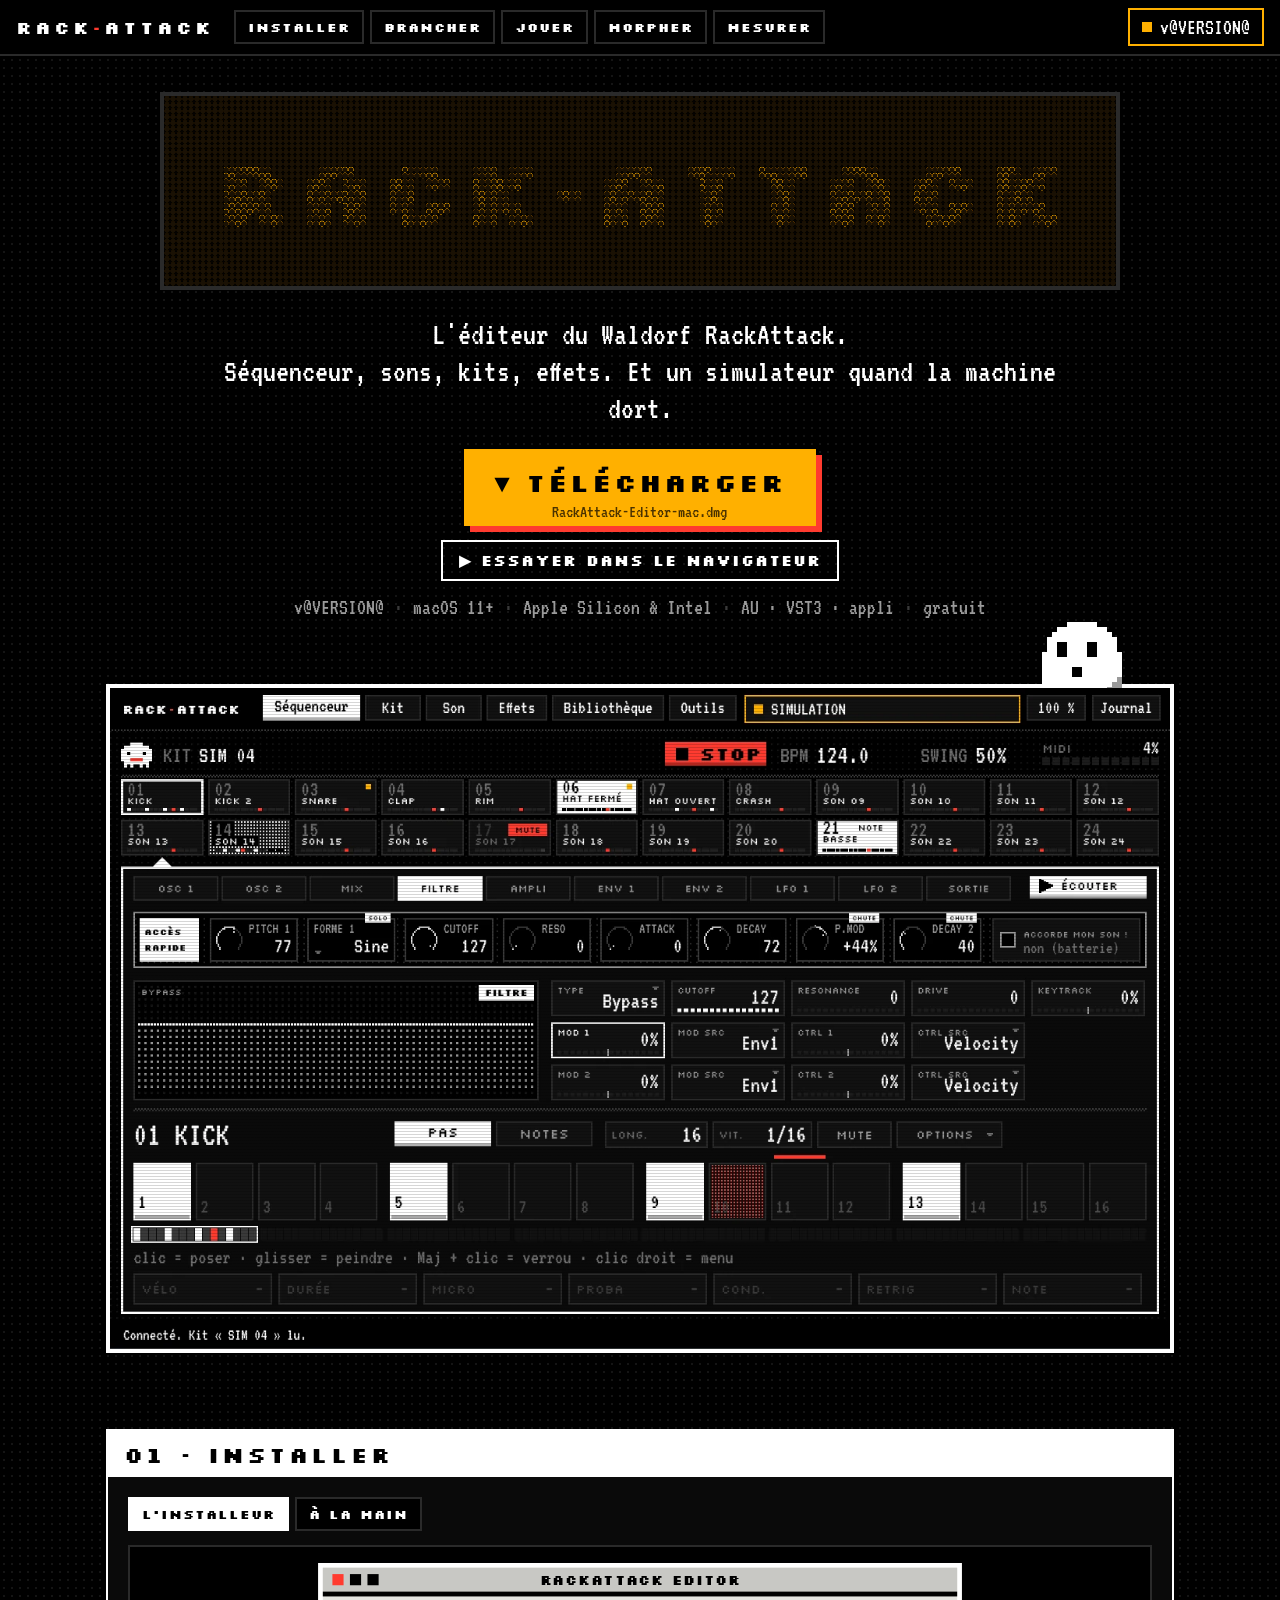
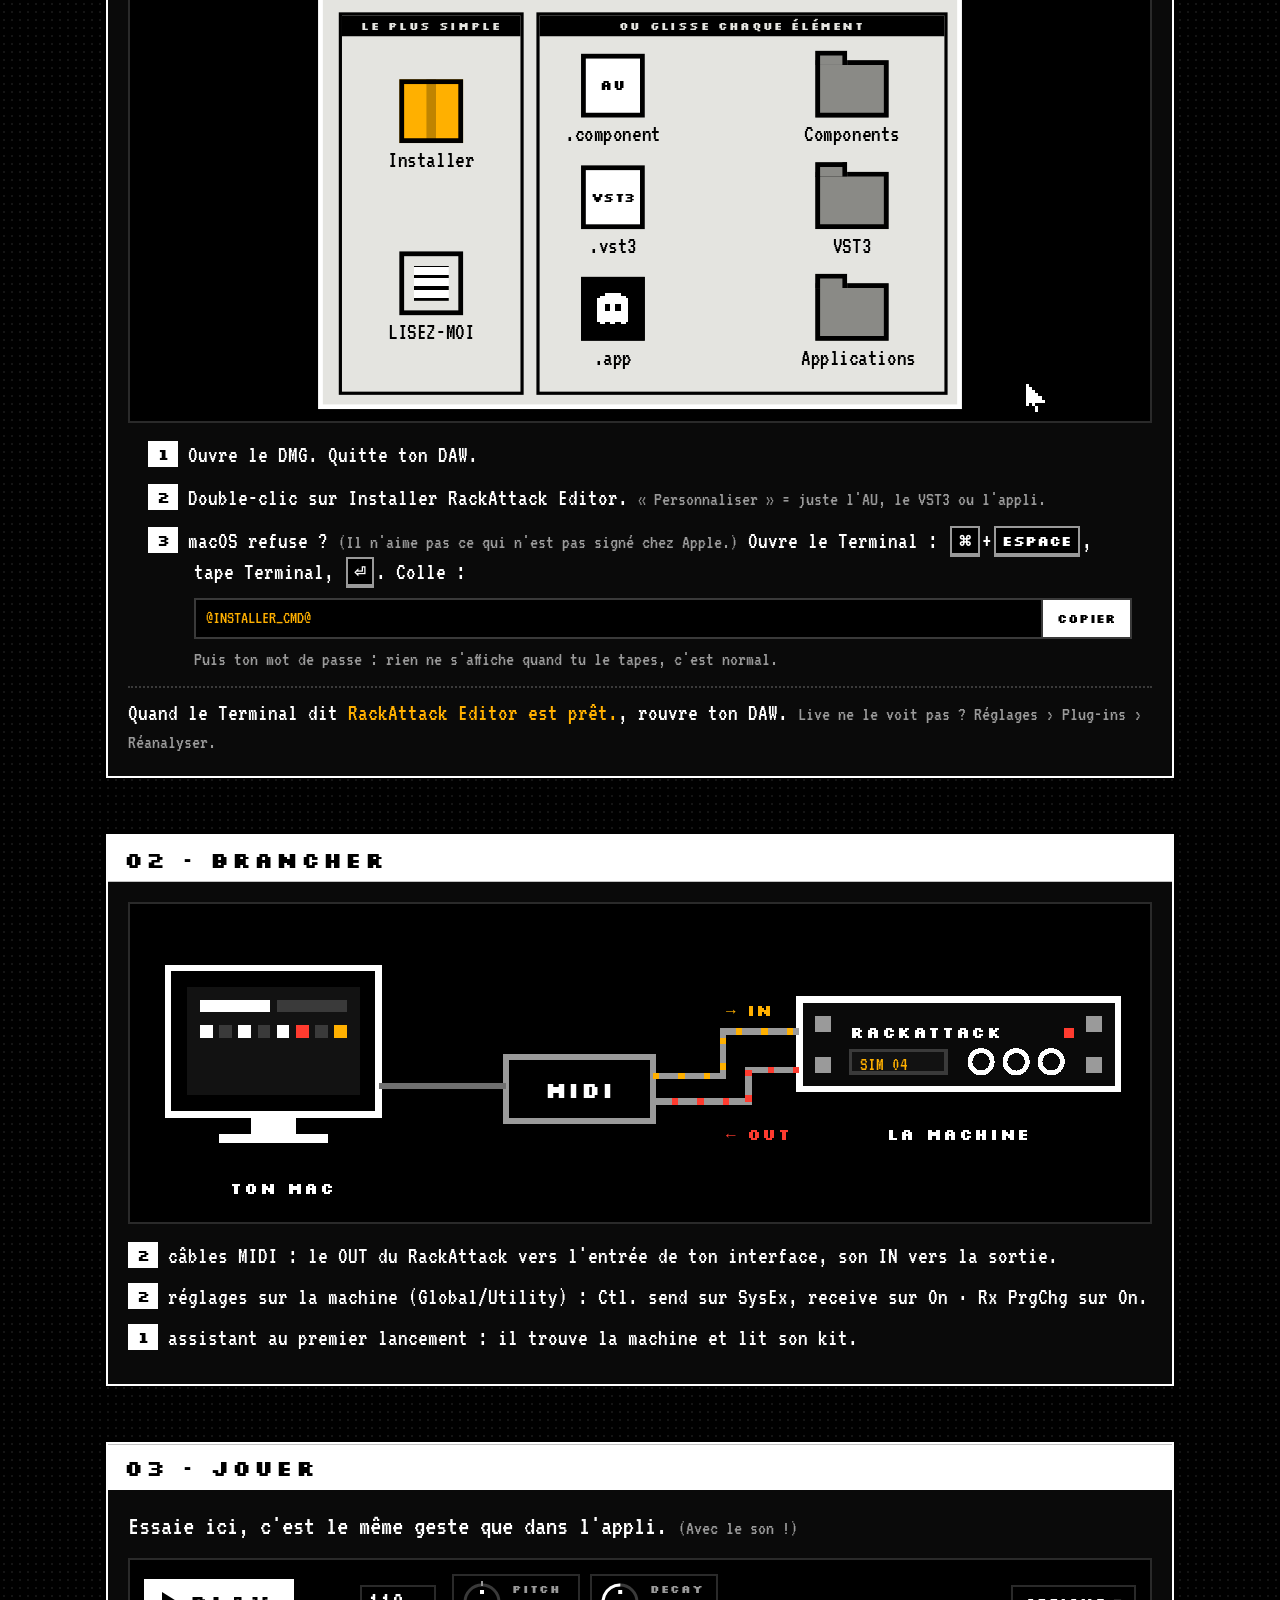
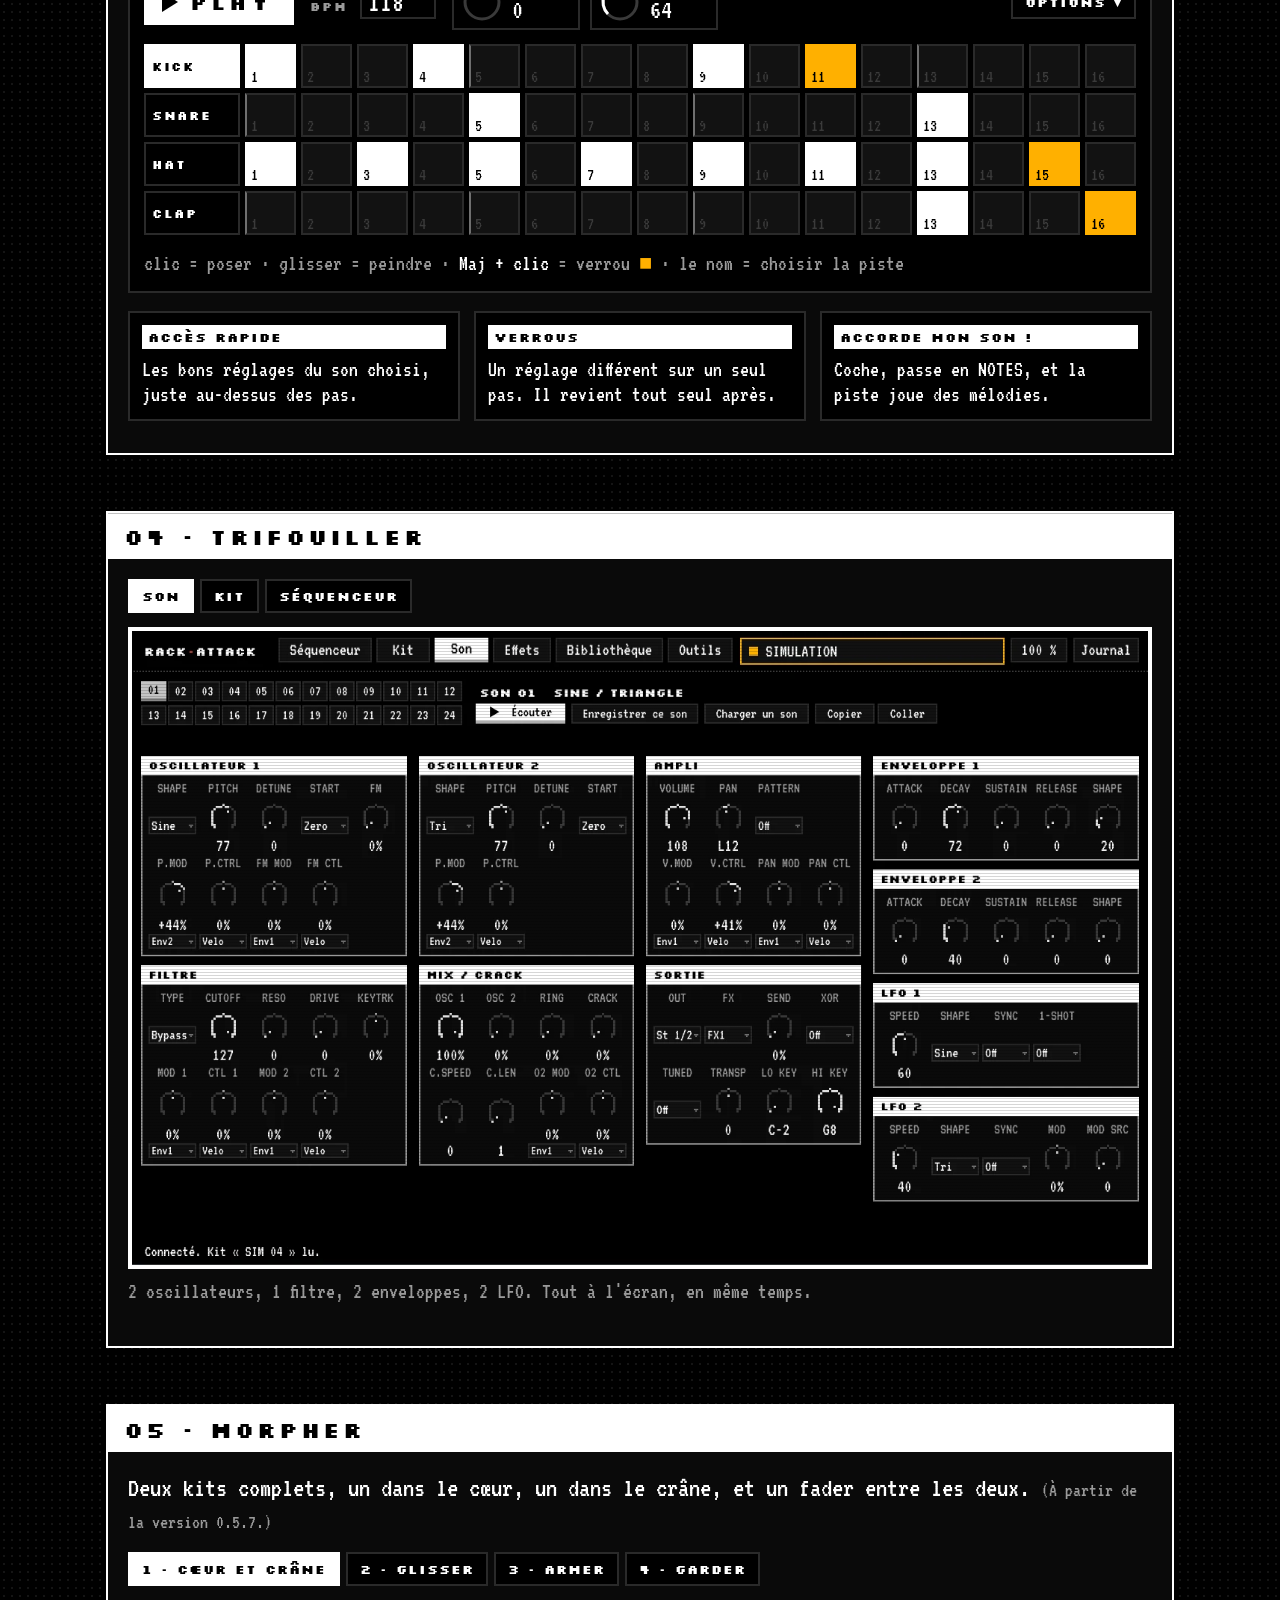
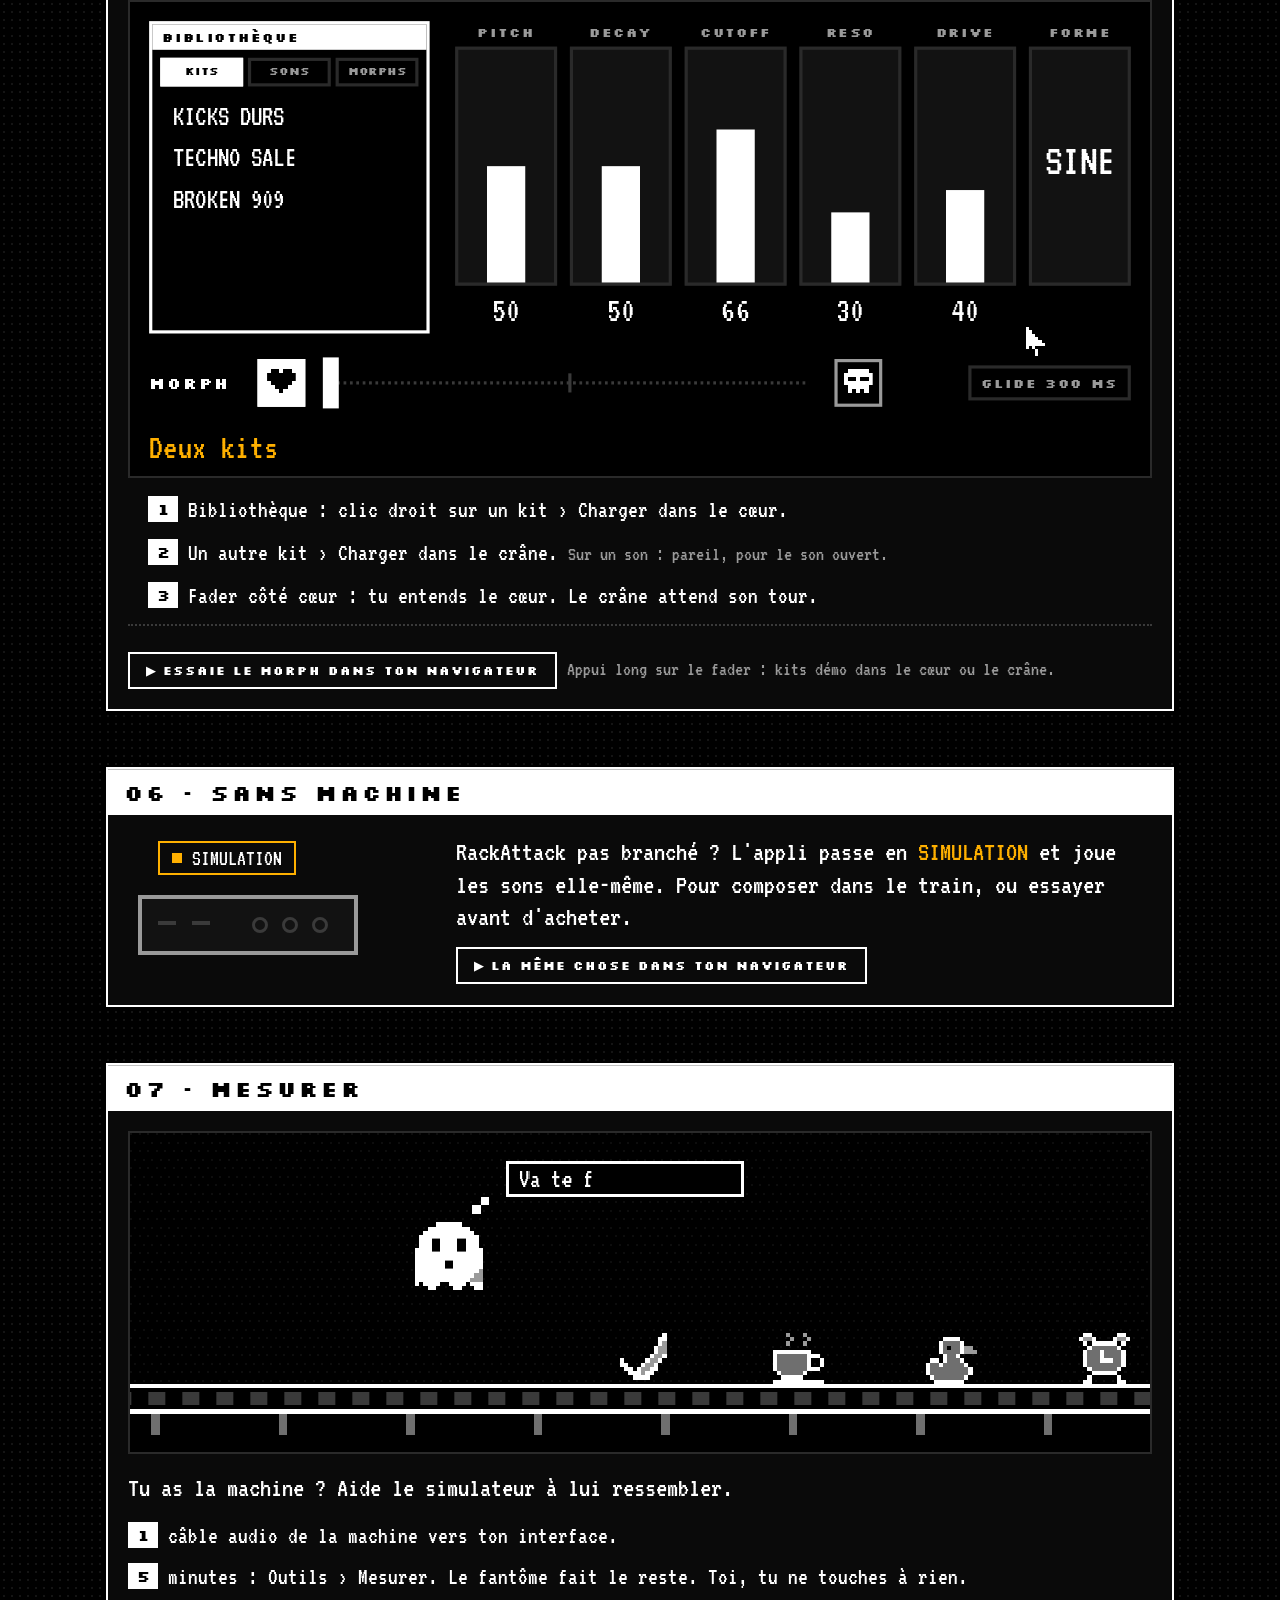
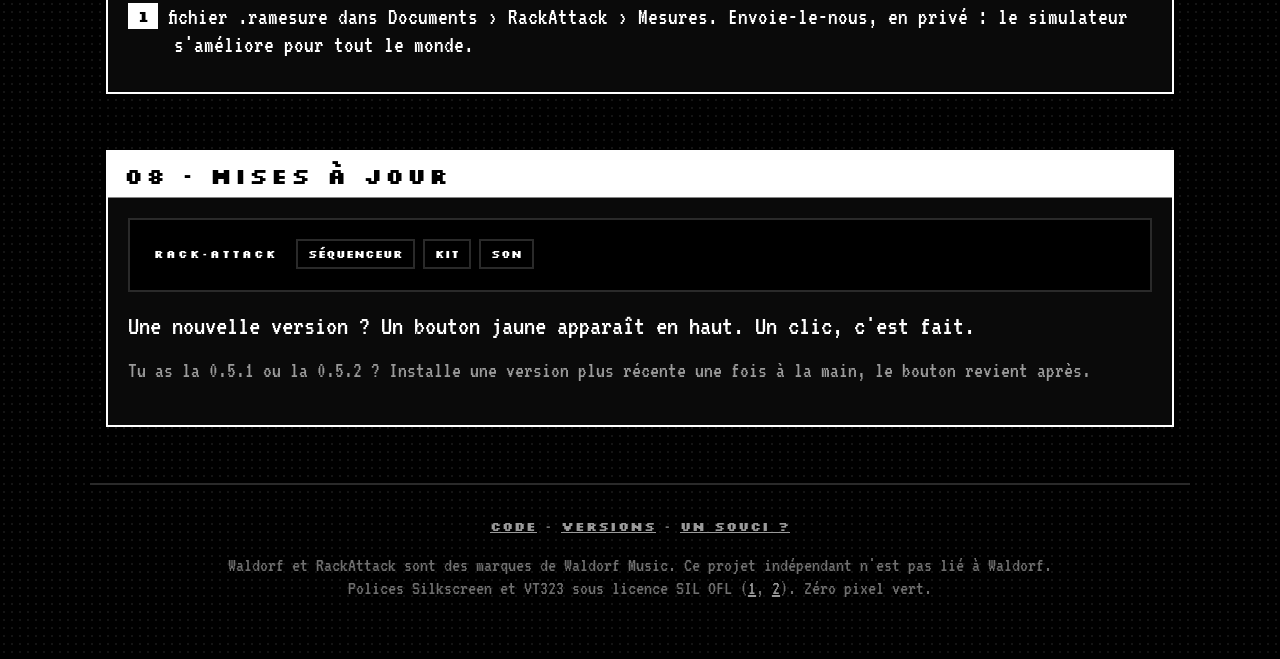
==== commit d9c10d63: "Morph : le cœur et le crâne remplacent A et B (plug-in, version web, tuto) Co-Authored-By: Claude Op" ====
--- a/site/index.html
+++ b/site/index.html
@@ -212,9 +212,9 @@
 <!-- 05 MORPHER ============================================================== -->
 <section class="mod" id="morph">
   <h2><span>05 · Morpher</span></h2>
-  <p class="intro">Deux kits complets, A et B, et un fader entre les deux. <small>(À partir de la version 0.5.7.)</small></p>
+  <p class="intro">Deux kits complets, un dans le cœur, un dans le crâne, et un fader entre les deux. <small>(À partir de la version 0.5.7.)</small></p>
   <div class="tabs" role="tablist" id="mx-tabs">
-    <button role="tab" aria-selected="true" data-mx="ab">1 · A et B</button>
+    <button role="tab" aria-selected="true" data-mx="ab">1 · Cœur et crâne</button>
     <button role="tab" aria-selected="false" data-mx="glide">2 · Glisser</button>
     <button role="tab" aria-selected="false" data-mx="arm">3 · Armer</button>
     <button role="tab" aria-selected="false" data-mx="keep">4 · Garder</button>
@@ -232,15 +232,15 @@
         <div class="mx-tt">TON DAW · MORPH</div>
         <svg viewBox="0 0 176 150" preserveAspectRatio="none"><polyline id="mx-curve" points=""/></svg>
         <i class="mx-ph" id="mx-ph"></i>
-        <b class="mx-la">B</b><b class="mx-lb">A</b>
+        <b class="mx-la"><svg class="gl" width="10" height="10" viewBox="0 0 7 7" shape-rendering="crispEdges" fill="currentColor"><rect x="1" y="0" width="1" height="1"/><rect x="2" y="0" width="1" height="1"/><rect x="3" y="0" width="1" height="1"/><rect x="4" y="0" width="1" height="1"/><rect x="5" y="0" width="1" height="1"/><rect x="0" y="1" width="1" height="1"/><rect x="1" y="1" width="1" height="1"/><rect x="2" y="1" width="1" height="1"/><rect x="3" y="1" width="1" height="1"/><rect x="4" y="1" width="1" height="1"/><rect x="5" y="1" width="1" height="1"/><rect x="6" y="1" width="1" height="1"/><rect x="0" y="2" width="1" height="1"/><rect x="3" y="2" width="1" height="1"/><rect x="6" y="2" width="1" height="1"/><rect x="0" y="3" width="1" height="1"/><rect x="1" y="3" width="1" height="1"/><rect x="2" y="3" width="1" height="1"/><rect x="3" y="3" width="1" height="1"/><rect x="4" y="3" width="1" height="1"/><rect x="5" y="3" width="1" height="1"/><rect x="6" y="3" width="1" height="1"/><rect x="1" y="4" width="1" height="1"/><rect x="2" y="4" width="1" height="1"/><rect x="3" y="4" width="1" height="1"/><rect x="4" y="4" width="1" height="1"/><rect x="5" y="4" width="1" height="1"/><rect x="1" y="5" width="1" height="1"/><rect x="3" y="5" width="1" height="1"/><rect x="5" y="5" width="1" height="1"/></svg></b><b class="mx-lb"><svg class="gl" width="10" height="10" viewBox="0 0 7 7" shape-rendering="crispEdges" fill="currentColor"><rect x="1" y="0" width="1" height="1"/><rect x="2" y="0" width="1" height="1"/><rect x="4" y="0" width="1" height="1"/><rect x="5" y="0" width="1" height="1"/><rect x="0" y="1" width="1" height="1"/><rect x="1" y="1" width="1" height="1"/><rect x="2" y="1" width="1" height="1"/><rect x="3" y="1" width="1" height="1"/><rect x="4" y="1" width="1" height="1"/><rect x="5" y="1" width="1" height="1"/><rect x="6" y="1" width="1" height="1"/><rect x="0" y="2" width="1" height="1"/><rect x="1" y="2" width="1" height="1"/><rect x="2" y="2" width="1" height="1"/><rect x="3" y="2" width="1" height="1"/><rect x="4" y="2" width="1" height="1"/><rect x="5" y="2" width="1" height="1"/><rect x="6" y="2" width="1" height="1"/><rect x="1" y="3" width="1" height="1"/><rect x="2" y="3" width="1" height="1"/><rect x="3" y="3" width="1" height="1"/><rect x="4" y="3" width="1" height="1"/><rect x="5" y="3" width="1" height="1"/><rect x="2" y="4" width="1" height="1"/><rect x="3" y="4" width="1" height="1"/><rect x="4" y="4" width="1" height="1"/><rect x="3" y="5" width="1" height="1"/></svg></b>
       </div>
       <div class="mx-cols" id="mx-cols"></div>
       <div class="mx-frame" id="mx-frame"></div>
       <div class="mx-bar">
         <span class="mx-name" id="mx-name">MORPH</span>
-        <span class="mx-end" id="mx-a">A</span>
+        <span class="mx-end" id="mx-a"><svg class="gl" width="18" height="18" viewBox="0 0 7 7" shape-rendering="crispEdges" fill="currentColor"><rect x="1" y="0" width="1" height="1"/><rect x="2" y="0" width="1" height="1"/><rect x="4" y="0" width="1" height="1"/><rect x="5" y="0" width="1" height="1"/><rect x="0" y="1" width="1" height="1"/><rect x="1" y="1" width="1" height="1"/><rect x="2" y="1" width="1" height="1"/><rect x="3" y="1" width="1" height="1"/><rect x="4" y="1" width="1" height="1"/><rect x="5" y="1" width="1" height="1"/><rect x="6" y="1" width="1" height="1"/><rect x="0" y="2" width="1" height="1"/><rect x="1" y="2" width="1" height="1"/><rect x="2" y="2" width="1" height="1"/><rect x="3" y="2" width="1" height="1"/><rect x="4" y="2" width="1" height="1"/><rect x="5" y="2" width="1" height="1"/><rect x="6" y="2" width="1" height="1"/><rect x="1" y="3" width="1" height="1"/><rect x="2" y="3" width="1" height="1"/><rect x="3" y="3" width="1" height="1"/><rect x="4" y="3" width="1" height="1"/><rect x="5" y="3" width="1" height="1"/><rect x="2" y="4" width="1" height="1"/><rect x="3" y="4" width="1" height="1"/><rect x="4" y="4" width="1" height="1"/><rect x="3" y="5" width="1" height="1"/></svg></span>
         <div class="mx-track" id="mx-track"><i class="mx-fill" id="mx-fill"></i><i class="mx-mid"></i><i class="mx-heard" id="mx-heard"></i><i class="mx-knob" id="mx-knob"></i></div>
-        <span class="mx-end" id="mx-b">B</span>
+        <span class="mx-end" id="mx-b"><svg class="gl" width="18" height="18" viewBox="0 0 7 7" shape-rendering="crispEdges" fill="currentColor"><rect x="1" y="0" width="1" height="1"/><rect x="2" y="0" width="1" height="1"/><rect x="3" y="0" width="1" height="1"/><rect x="4" y="0" width="1" height="1"/><rect x="5" y="0" width="1" height="1"/><rect x="0" y="1" width="1" height="1"/><rect x="1" y="1" width="1" height="1"/><rect x="2" y="1" width="1" height="1"/><rect x="3" y="1" width="1" height="1"/><rect x="4" y="1" width="1" height="1"/><rect x="5" y="1" width="1" height="1"/><rect x="6" y="1" width="1" height="1"/><rect x="0" y="2" width="1" height="1"/><rect x="3" y="2" width="1" height="1"/><rect x="6" y="2" width="1" height="1"/><rect x="0" y="3" width="1" height="1"/><rect x="1" y="3" width="1" height="1"/><rect x="2" y="3" width="1" height="1"/><rect x="3" y="3" width="1" height="1"/><rect x="4" y="3" width="1" height="1"/><rect x="5" y="3" width="1" height="1"/><rect x="6" y="3" width="1" height="1"/><rect x="1" y="4" width="1" height="1"/><rect x="2" y="4" width="1" height="1"/><rect x="3" y="4" width="1" height="1"/><rect x="4" y="4" width="1" height="1"/><rect x="5" y="4" width="1" height="1"/><rect x="1" y="5" width="1" height="1"/><rect x="3" y="5" width="1" height="1"/><rect x="5" y="5" width="1" height="1"/></svg></span>
         <span class="mx-chip" id="mx-chip">GLIDE 300 MS</span>
       </div>
       <div class="mx-menu" id="mx-menu"></div>
@@ -251,34 +251,34 @@
 
   <div class="mxr" data-mx="ab">
     <ol class="steps-list">
-      <li><kbd>1</kbd>Bibliothèque&nbsp;: clic droit sur un kit › <b>Charger dans A</b>.</li>
-      <li><kbd>2</kbd>Un autre kit › <b>Charger dans B</b>. <small>Sur un son&nbsp;: pareil, pour le son ouvert.</small></li>
-      <li><kbd>3</kbd>Fader au bout A&nbsp;: tu entends A. B attend son tour.</li>
+      <li><kbd>1</kbd>Bibliothèque&nbsp;: clic droit sur un kit › <b>Charger dans le cœur</b>.</li>
+      <li><kbd>2</kbd>Un autre kit › <b>Charger dans le crâne</b>. <small>Sur un son&nbsp;: pareil, pour le son ouvert.</small></li>
+      <li><kbd>3</kbd>Fader côté cœur&nbsp;: tu entends le cœur. Le crâne attend son tour.</li>
     </ol>
   </div>
   <div class="mxr" data-mx="glide" hidden>
     <ol class="steps-list">
-      <li><kbd>1</kbd>Le fader est en bas de toutes les pages. Glisse-le&nbsp;: les 24 sons et les 4 effets vont de A à B. <small><kbd class="k">⌘</kbd> ou <kbd class="k">Ctrl</kbd>&nbsp;: plus fin.</small></li>
+      <li><kbd>1</kbd>Le fader est en bas de toutes les pages. Glisse-le&nbsp;: les 24 sons et les 4 effets vont du cœur au crâne. <small><kbd class="k">⌘</kbd> ou <kbd class="k">Ctrl</kbd>&nbsp;: plus fin.</small></li>
       <li><kbd>2</kbd>Il glisse en douceur, le trait rouge montre ce que tu entends. <small>Clic droit sur le fader › Glide&nbsp;: de «&nbsp;sans&nbsp;» à 2&nbsp;s.</small></li>
       <li><kbd>3</kbd>Double-clic&nbsp;: au milieu. Les formes, types et sources basculent à mi-course.</li>
     </ol>
   </div>
   <div class="mxr" data-mx="arm" hidden>
     <ol class="steps-list">
-      <li><kbd>1</kbd>Clic sur <b class="y">A</b>&nbsp;: il passe en jaune, la page s'encadre. <small>Comme les scènes de l'Octatrack.</small></li>
-      <li><kbd>2</kbd>Tourne ce que tu veux&nbsp;: ça va dans A seulement, et la page montre A. Tu l'entends selon le fader.</li>
-      <li><kbd>3</kbd>Re-clic sur A pour sortir. Pareil avec B.</li>
-    </ol>
-    <p class="cap">Sans rien armer&nbsp;: aux bouts, seul ce côté change&nbsp;; entre les deux, A et B bougent pour que tu entendes ce que tu tournes.</p>
+      <li><kbd>1</kbd>Clic sur le <b class="y">cœur</b>&nbsp;: il passe en jaune, la page s'encadre. <small>Comme les scènes de l'Octatrack.</small></li>
+      <li><kbd>2</kbd>Tourne ce que tu veux&nbsp;: ça va dans le cœur seulement, et la page montre le cœur. Tu l'entends selon le fader.</li>
+      <li><kbd>3</kbd>Re-clic sur le cœur pour sortir. Pareil avec le crâne.</li>
+    </ol>
+    <p class="cap">Sans rien armer&nbsp;: aux bouts, seul ce côté change&nbsp;; entre les deux, le cœur et le crâne bougent pour que tu entendes ce que tu tournes.</p>
   </div>
   <div class="mxr" data-mx="keep" hidden>
     <ol class="steps-list">
-      <li><kbd>1</kbd>Bibliothèque › onglet <b>Morphs</b> › <b>Enregistrer le morph</b>&nbsp;: A, B et la position.</li>
+      <li><kbd>1</kbd>Bibliothèque › onglet <b>Morphs</b> › <b>Enregistrer le morph</b>&nbsp;: le cœur, le crâne et la position.</li>
       <li><kbd>2</kbd>Double-clic pour le recharger tel quel.</li>
       <li><kbd>3</kbd>Dans ton DAW&nbsp;: le paramètre <b>Morph</b> s'automatise, et le morph est gardé avec le projet.</li>
     </ol>
   </div>
-  <p class="done"><a class="try small" href="app/">▶ Essaie le morph dans ton navigateur</a> <small>Appui long sur le fader&nbsp;: kits démo dans A ou B.</small></p>
+  <p class="done"><a class="try small" href="app/">▶ Essaie le morph dans ton navigateur</a> <small>Appui long sur le fader&nbsp;: kits démo dans le cœur ou le crâne.</small></p>
 </section>
 
 <!-- 06 SANS MACHINE ========================================================= -->
--- a/site/style.css
+++ b/site/style.css
@@ -189,19 +189,20 @@
 .mx-box { position: absolute; left: 0; top: 16px; width: 64px; height: 150px; border: 2px solid var(--frame); background: var(--cell); }
 .mx-col.hot .mx-box { border-color: var(--yellow); }
 .mx-fillv { position: absolute; left: 18px; bottom: 0; width: 24px; background: var(--white); }
-.mx-tk { position: absolute; width: 14px; height: 11px; font: 700 7px/11px var(--silk); text-align: center; color: var(--black); background: var(--grey); margin-bottom: -5px; }
+.mx-tk { position: absolute; width: 14px; height: 12px; display: flex; align-items: center; justify-content: center; color: var(--black); background: var(--grey); margin-bottom: -6px; }
 .mx-tk.a { left: 1px; } .mx-tk.b { right: 1px; }
 .mx-tk.arm { background: var(--yellow); }
 .mx-val { position: absolute; left: 0; right: 0; top: 170px; text-align: center; font: 22px/22px var(--vt); }
 .mx-val.arm { color: var(--yellow); }
 .mx-shape { position: absolute; left: 0; right: 0; top: 56px; text-align: center; font: 28px var(--vt); }
 .mx-shape.flash { background: var(--red); color: var(--black); }
+.mx .gl { display: inline-block; vertical-align: -1px; }
 .mx-sh { position: absolute; left: 4px; font: 16px var(--vt); color: var(--dim); } .mx-sh.a { bottom: 4px; } .mx-sh.b { top: 2px; }
 .mx-frame { position: absolute; left: 198px; top: 6px; width: 436px; height: 208px; border: 2px dashed var(--yellow); display: none; pointer-events: none; }
 .mx-bar { position: absolute; left: 12px; top: 222px; width: 616px; height: 34px; display: flex; align-items: center; gap: 6px; }
 .mx-name { width: 62px; font: 700 10px var(--silk); letter-spacing: 1px; color: var(--white); }
 .mx-name.arm { color: var(--yellow); }
-.mx-end { width: 30px; height: 30px; border: 2px solid var(--grey); font: 700 12px/26px var(--silk); text-align: center; color: var(--white); }
+.mx-end { width: 30px; height: 30px; border: 2px solid var(--grey); display: flex; align-items: center; justify-content: center; color: var(--white); }
 .mx-end.at { background: var(--white); border-color: var(--white); color: var(--black); }
 .mx-end.arm { background: var(--yellow); border-color: var(--yellow); color: var(--black); }
 .mx-end.flash { outline: 3px solid var(--red); outline-offset: 2px; }
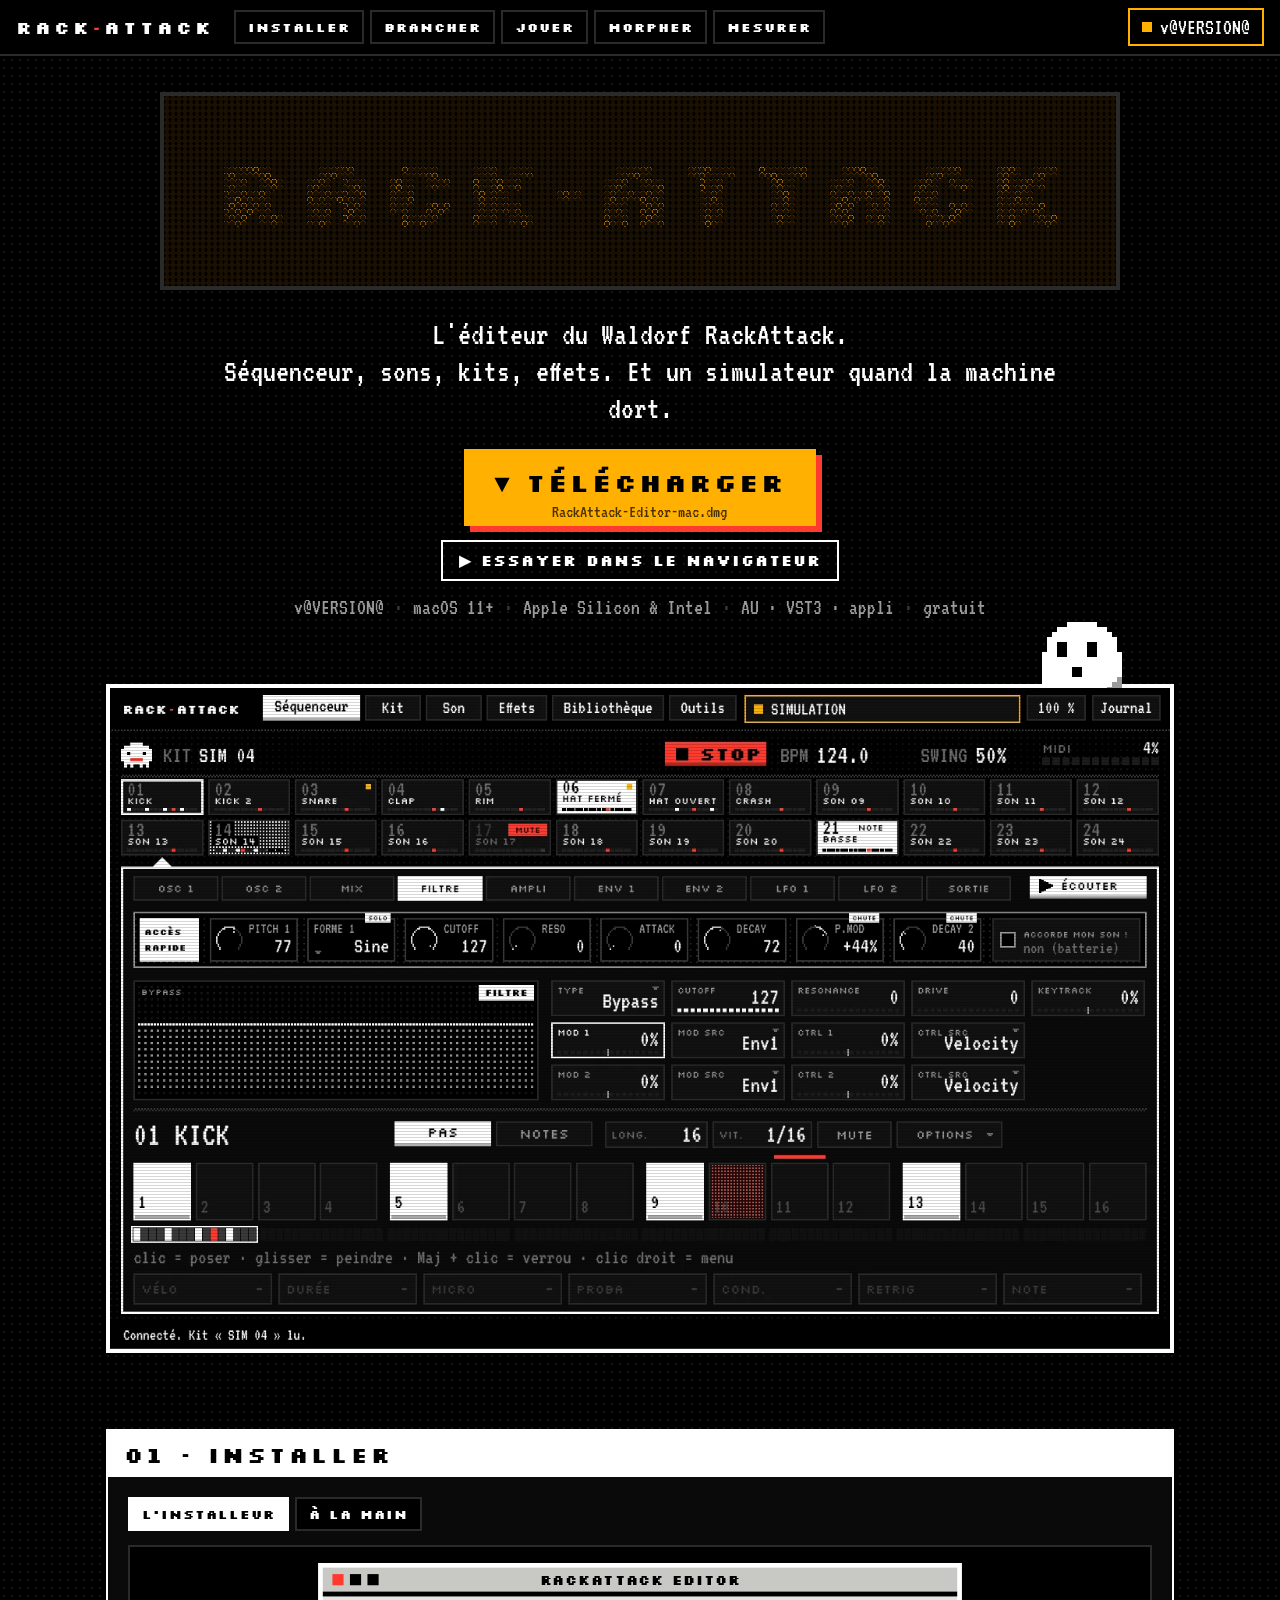
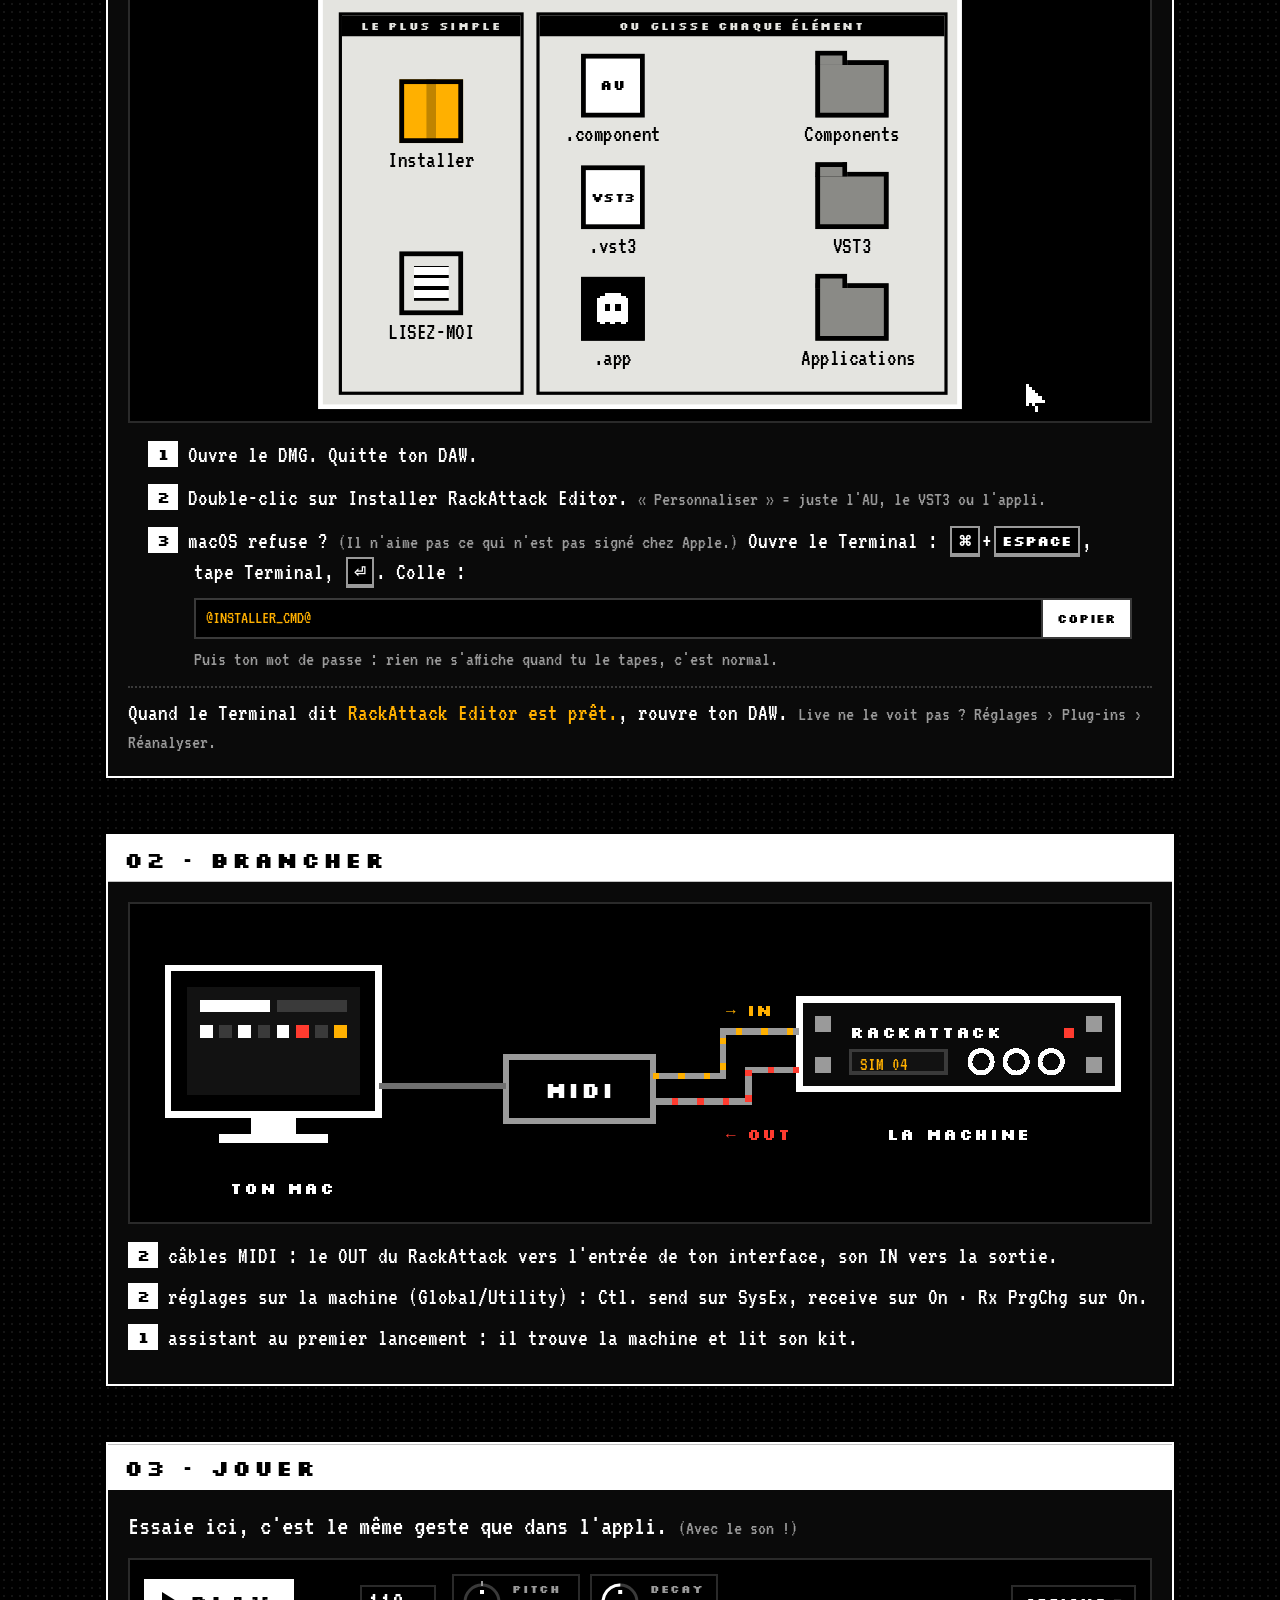
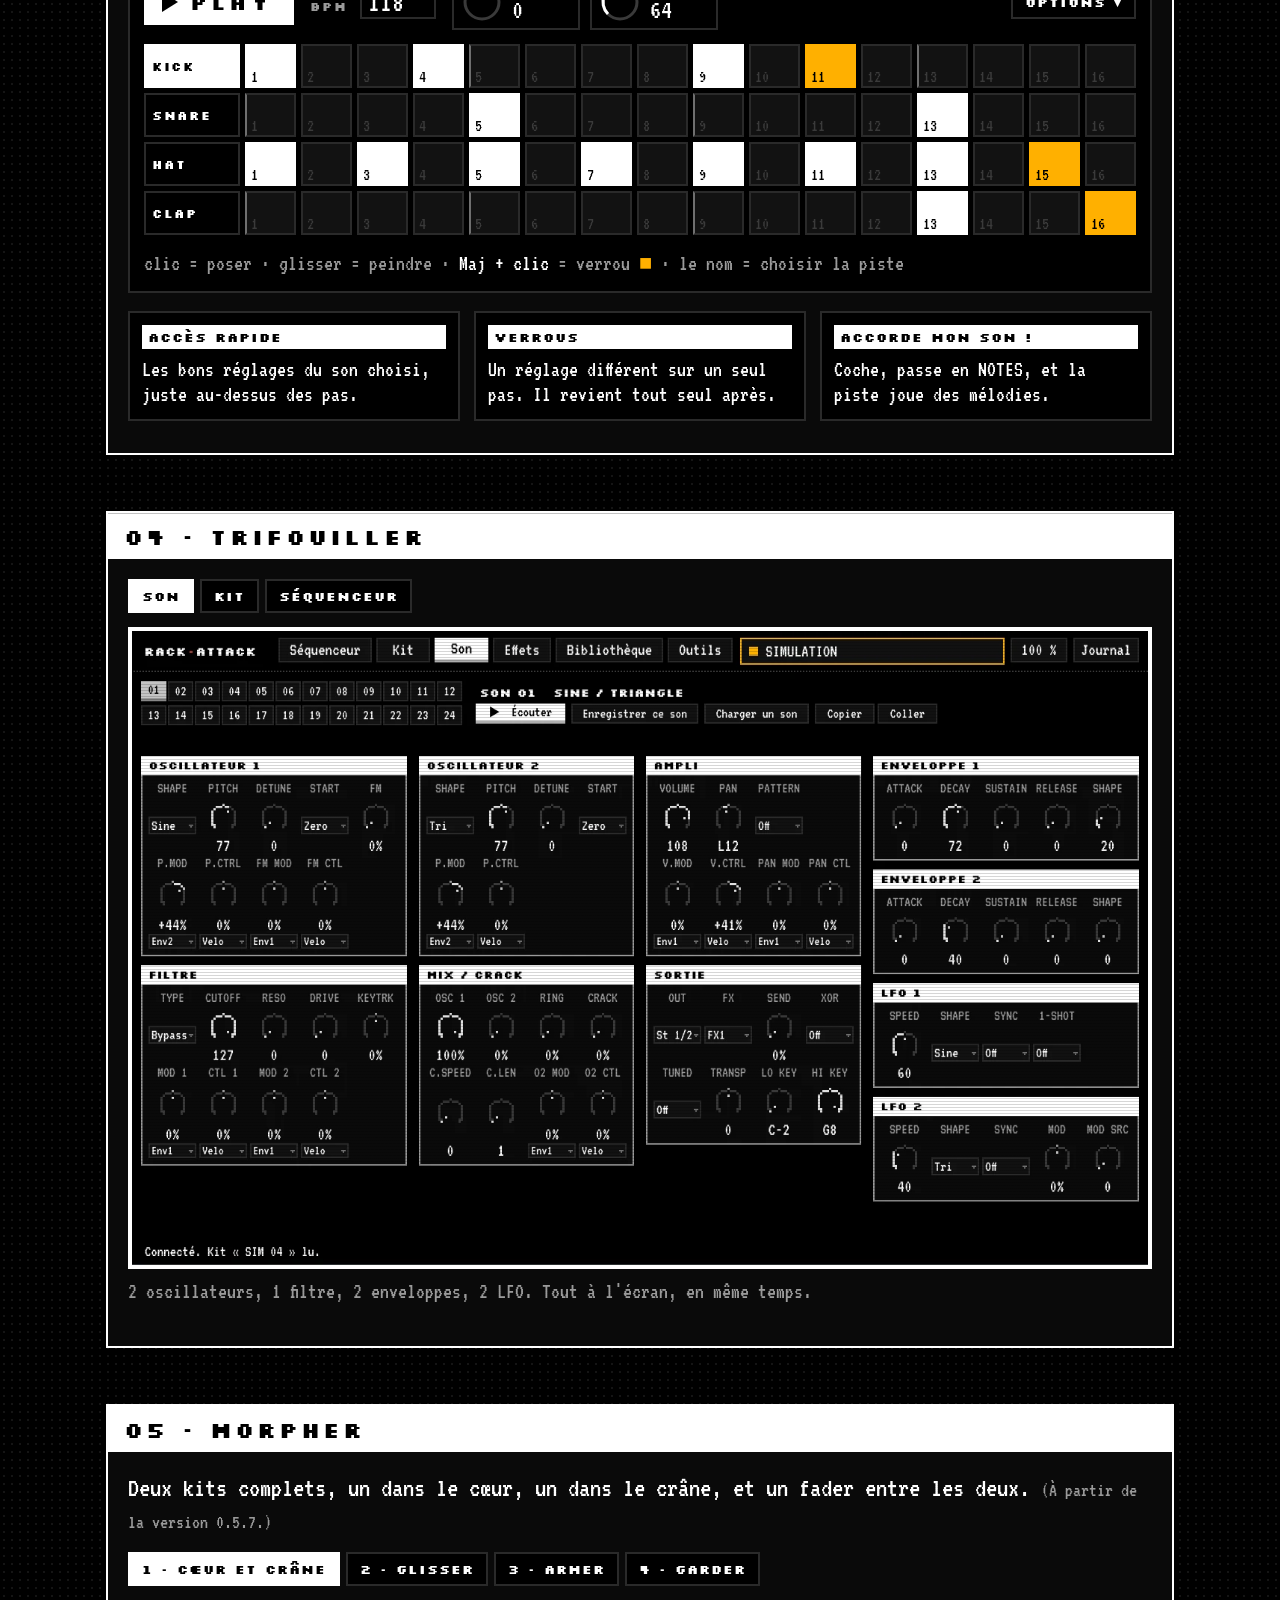
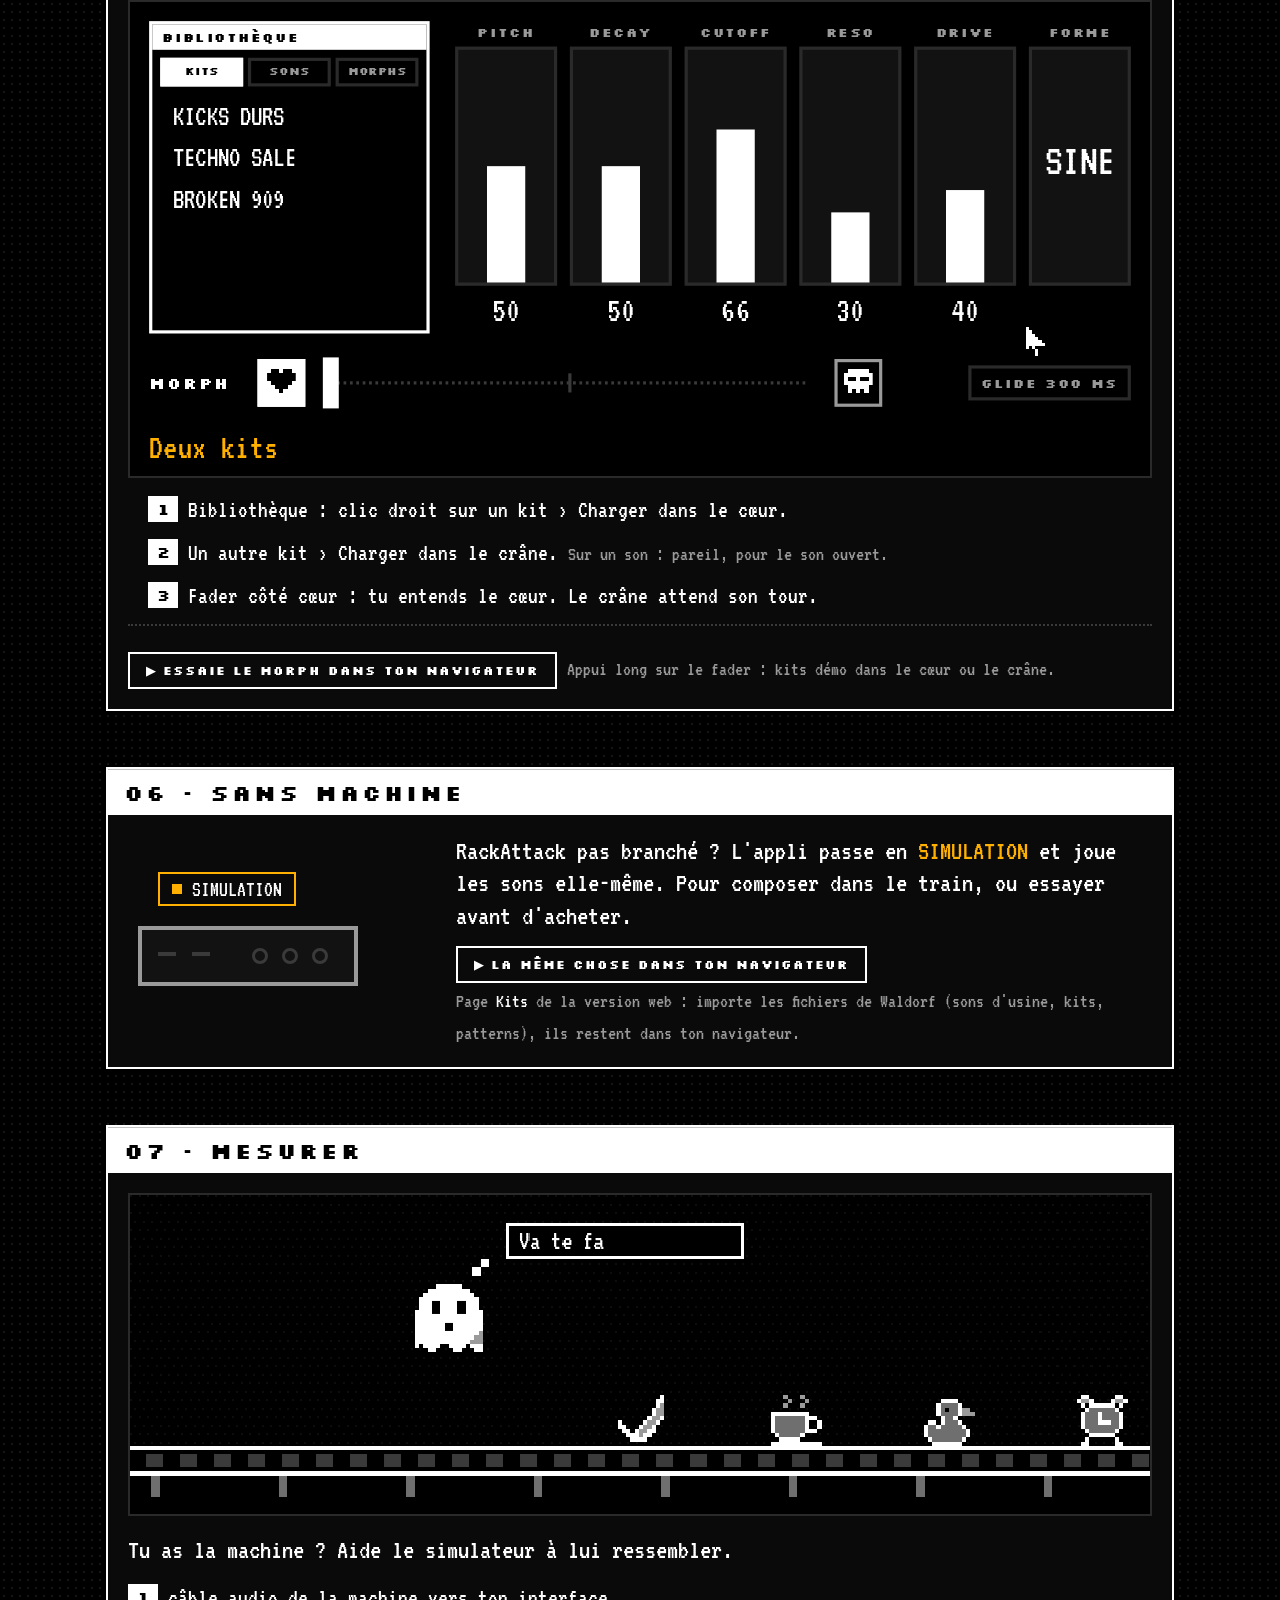
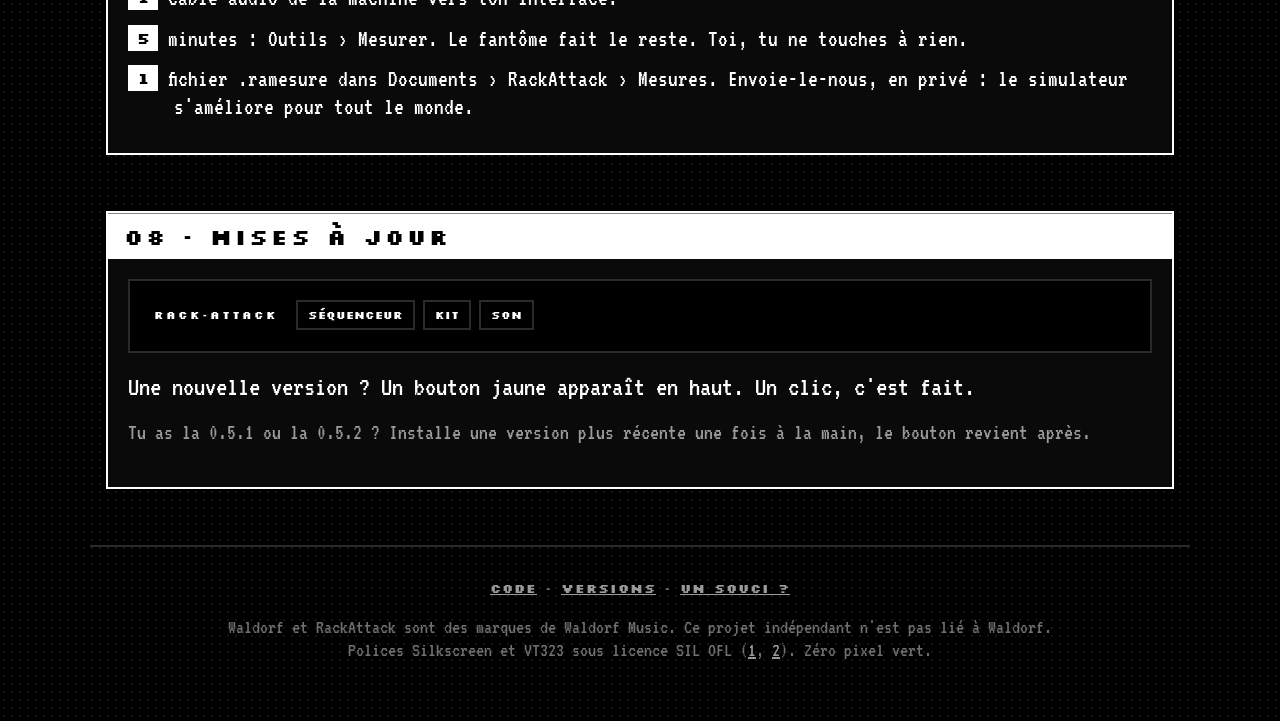
==== commit e8a5dbb8: "Version web : page Kits, import des fichiers de Waldorf, patterns internes - Page Kits : Importer… p" ====
--- a/site/index.html
+++ b/site/index.html
@@ -290,7 +290,8 @@
       <div class="simlight"><b></b>SIMULATION</div>
     </div>
     <p>RackAttack pas branché&nbsp;? L'appli passe en <b class="y">SIMULATION</b> et joue les sons elle-même. Pour composer dans le train, ou essayer avant d'acheter.
-      <br><a class="try small" href="app/">▶ La même chose dans ton navigateur</a></p>
+      <br><a class="try small" href="app/">▶ La même chose dans ton navigateur</a>
+      <br><small>Page <b>Kits</b> de la version web&nbsp;: importe les fichiers de Waldorf (sons d'usine, kits, patterns), ils restent dans ton navigateur.</small></p>
   </div>
 </section>
 
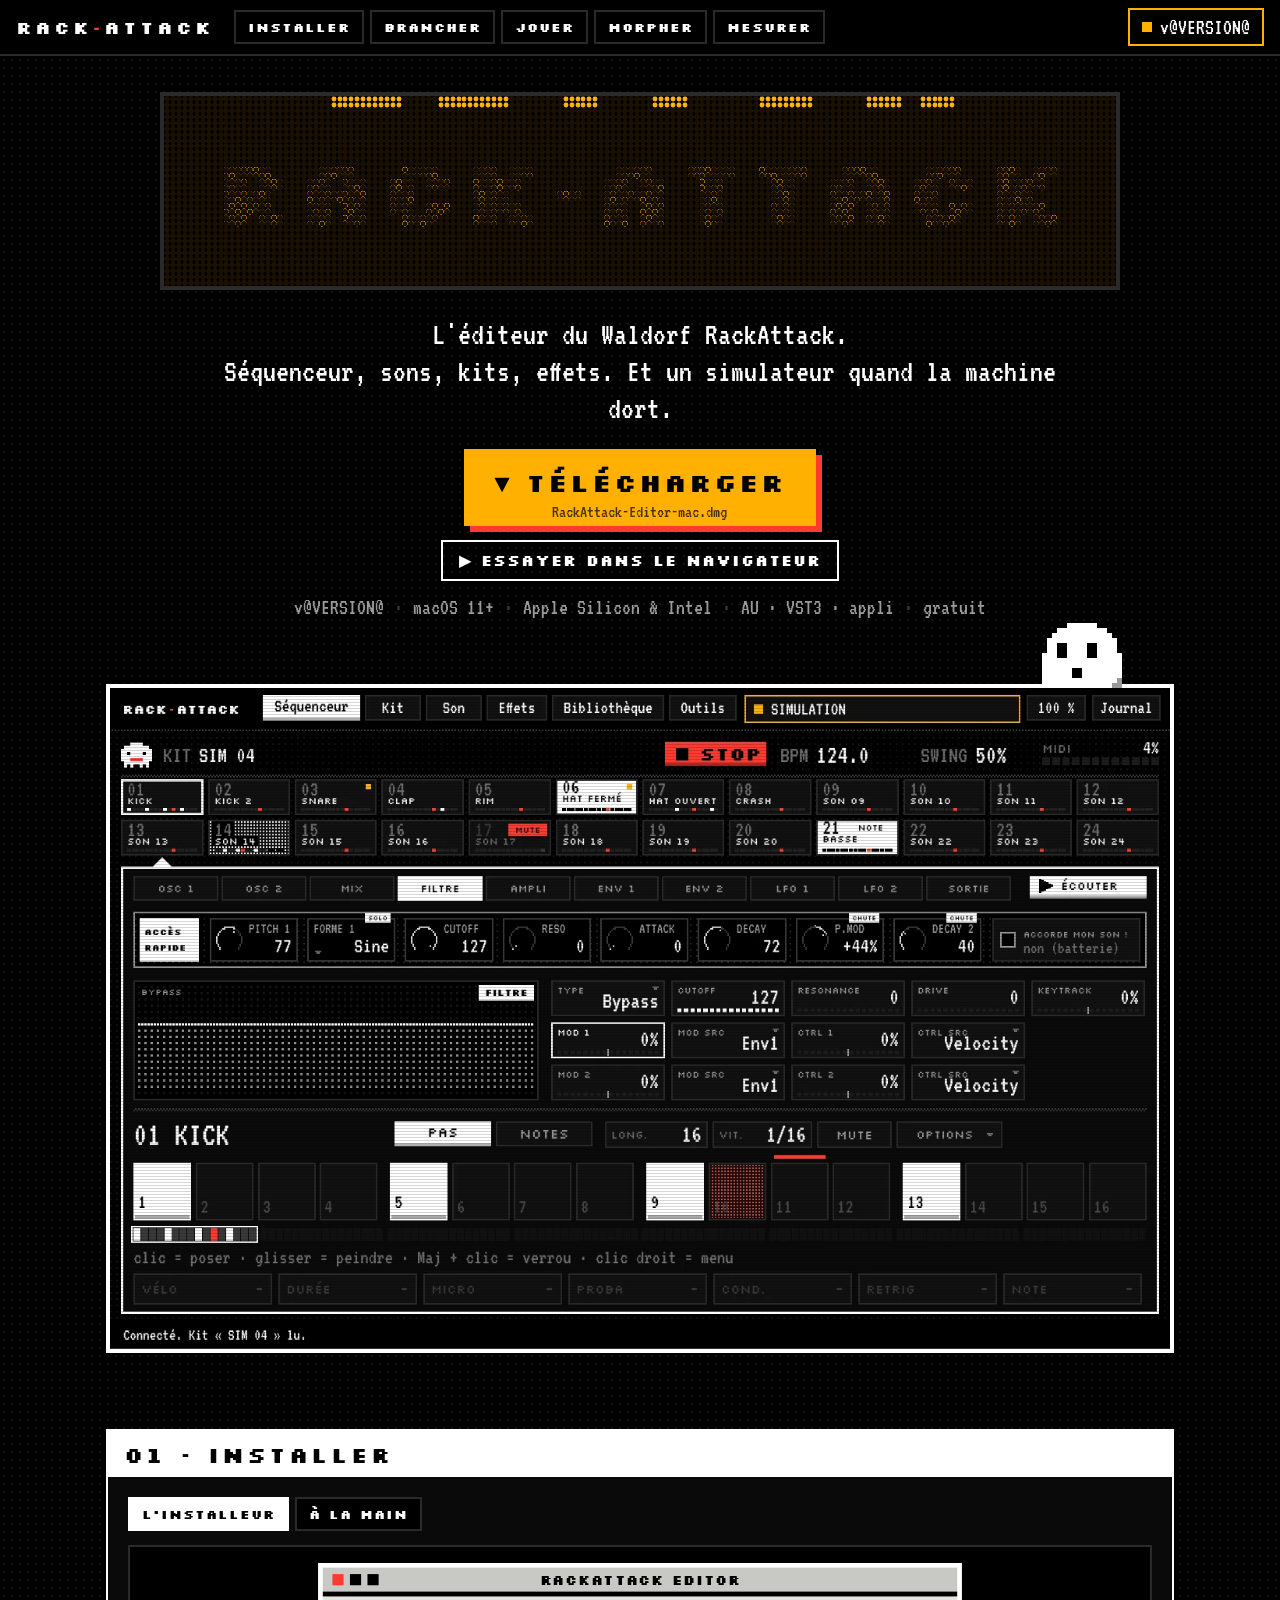
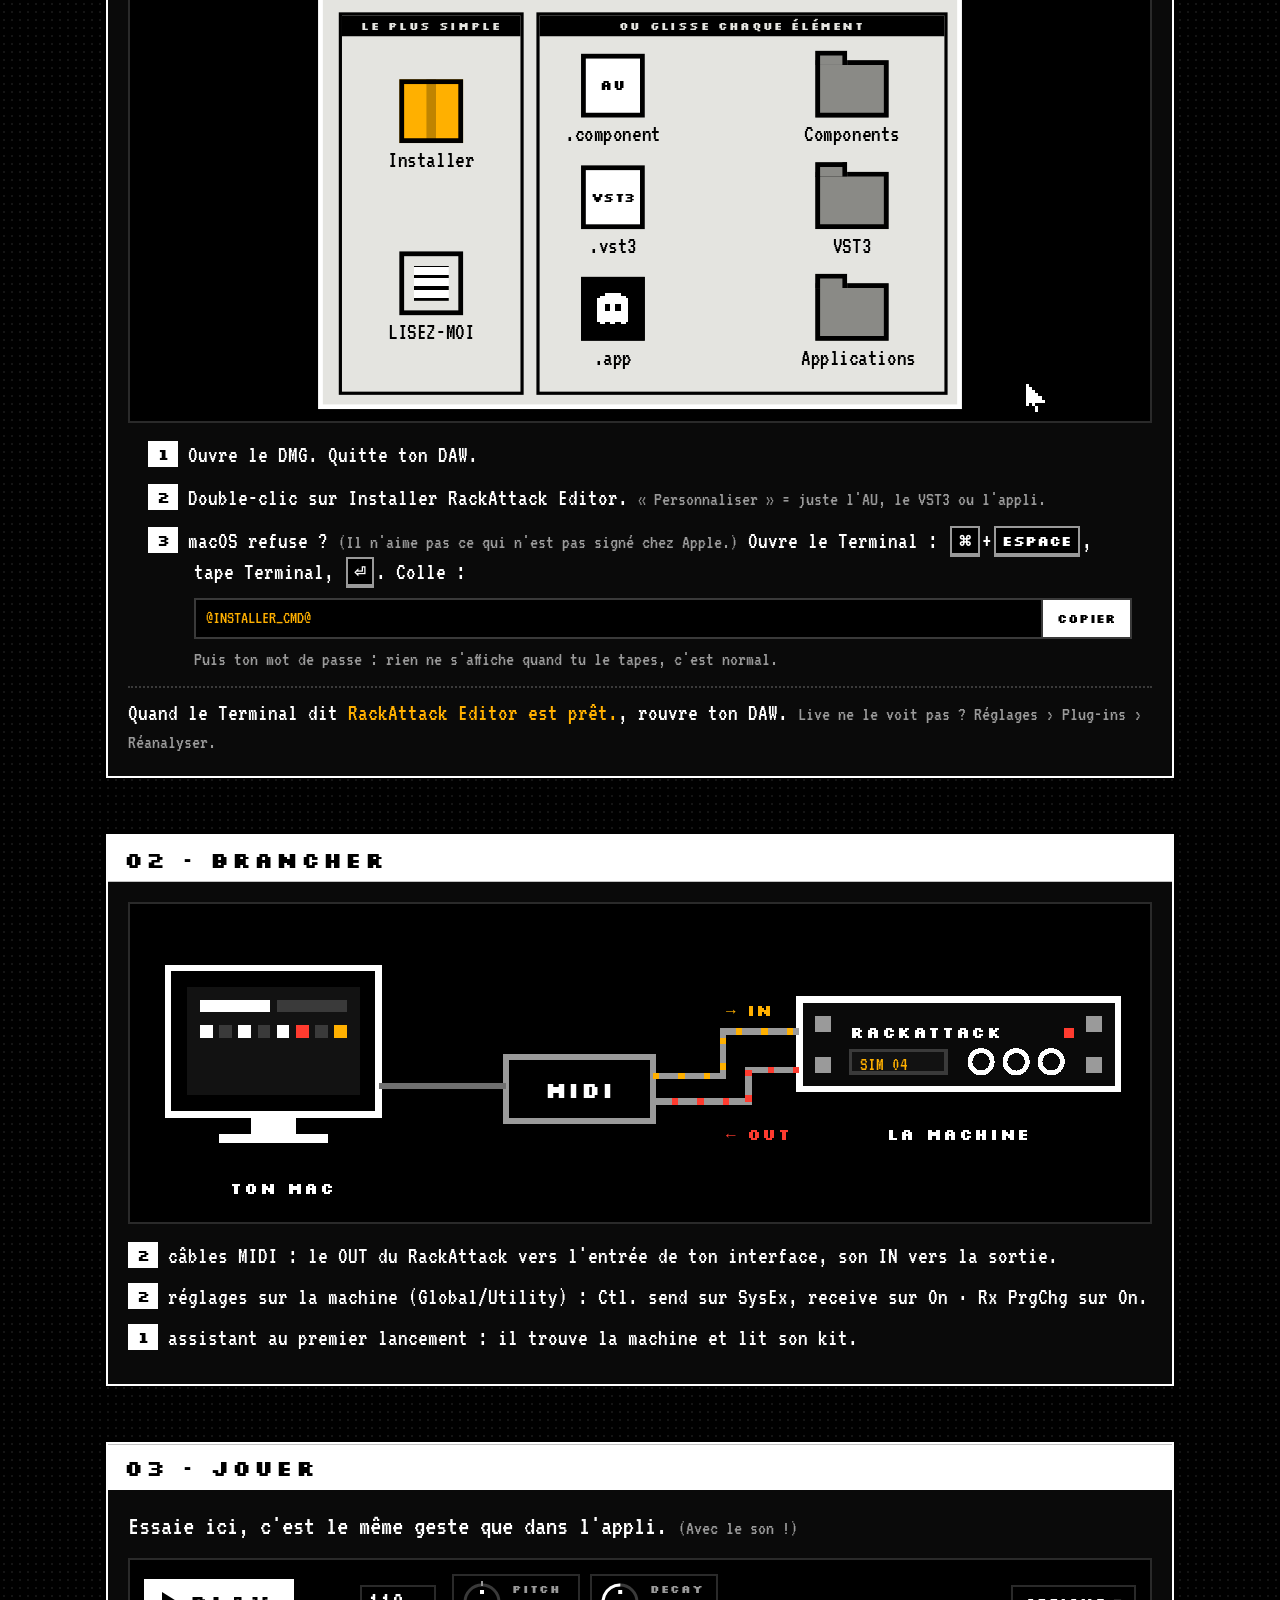
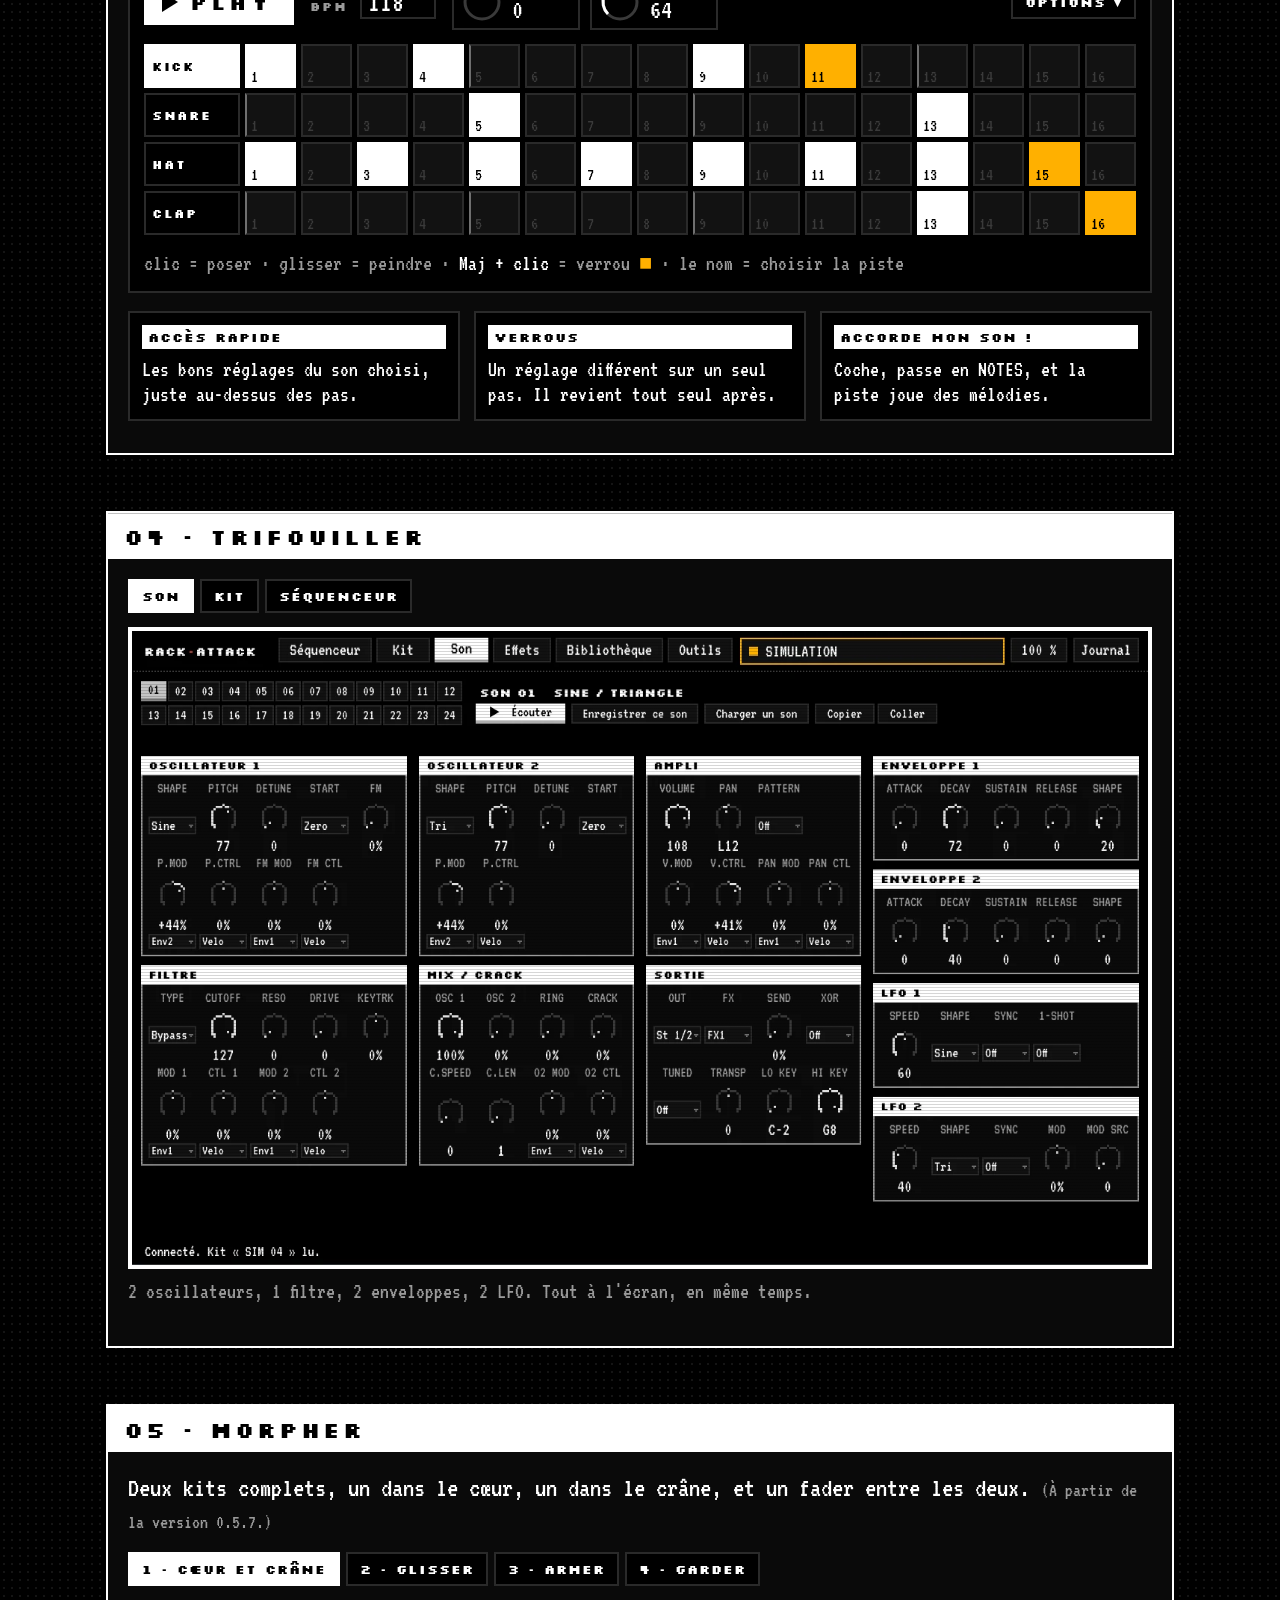
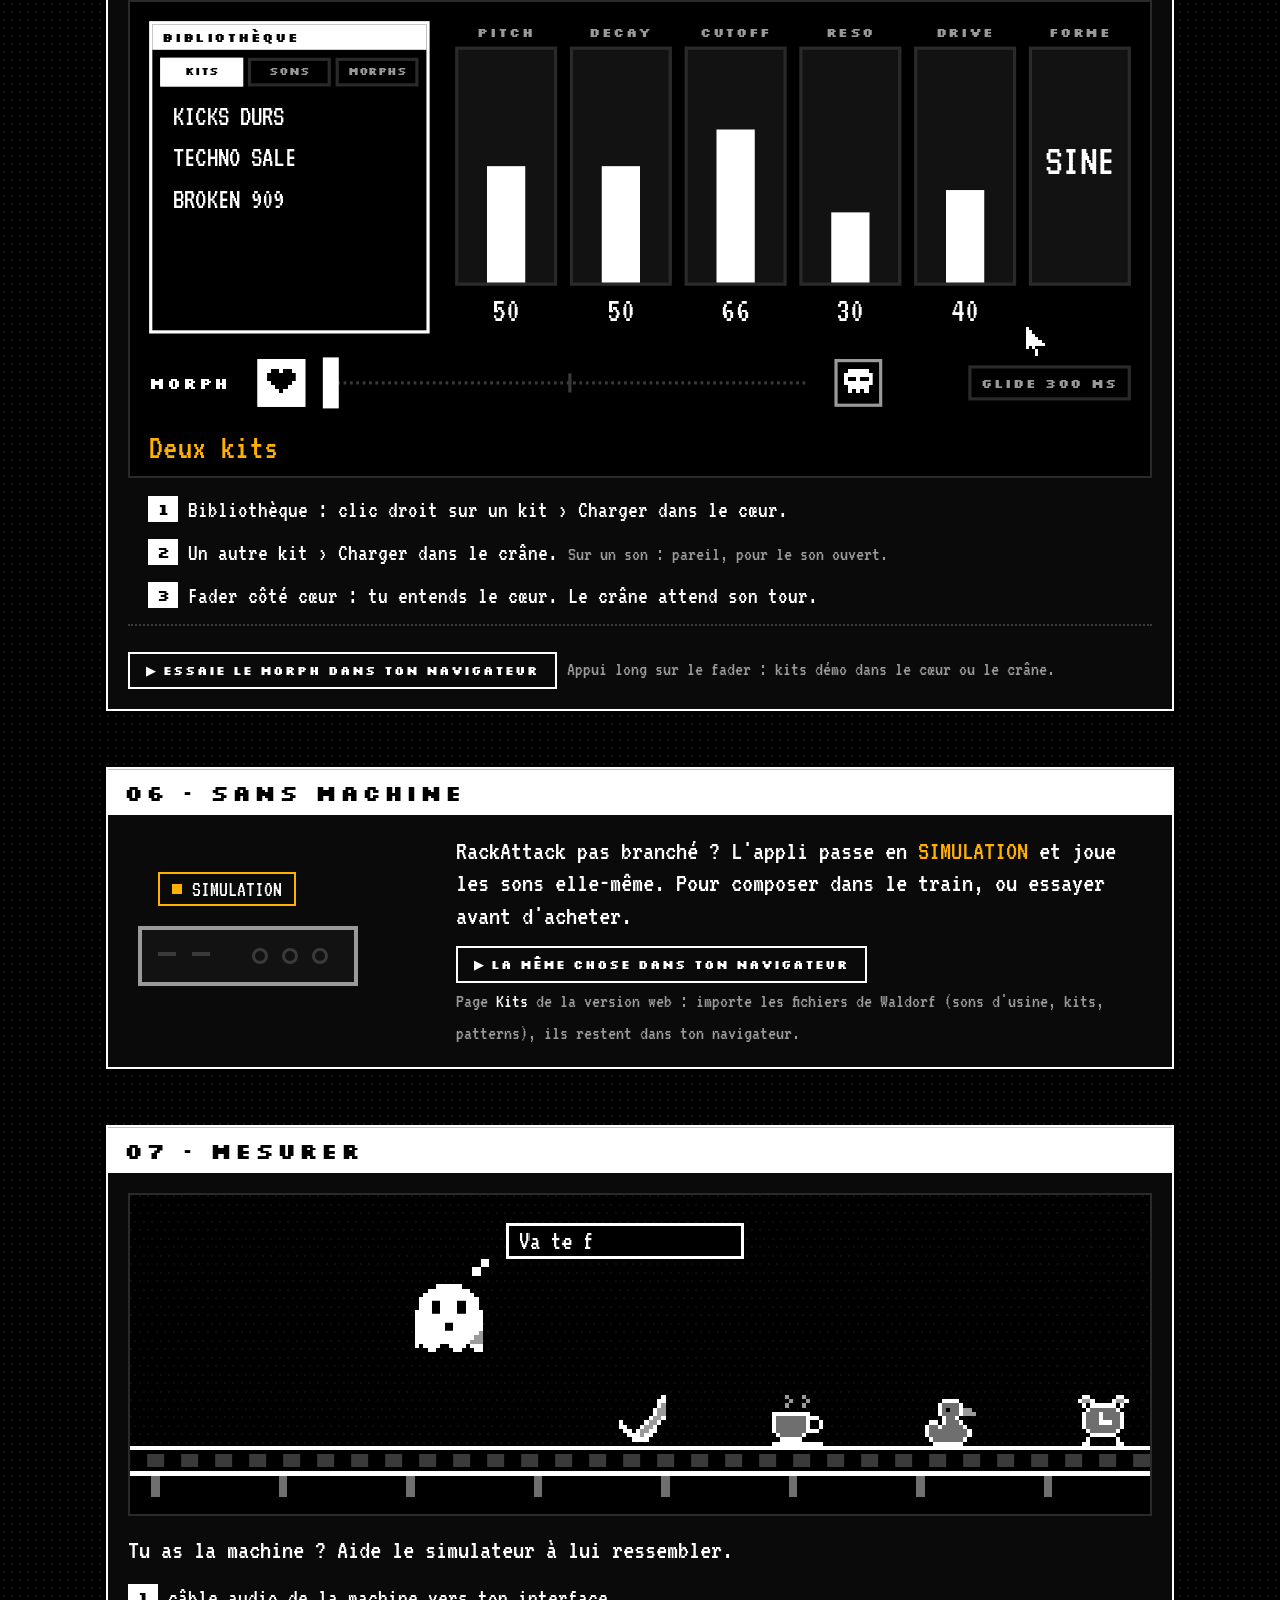
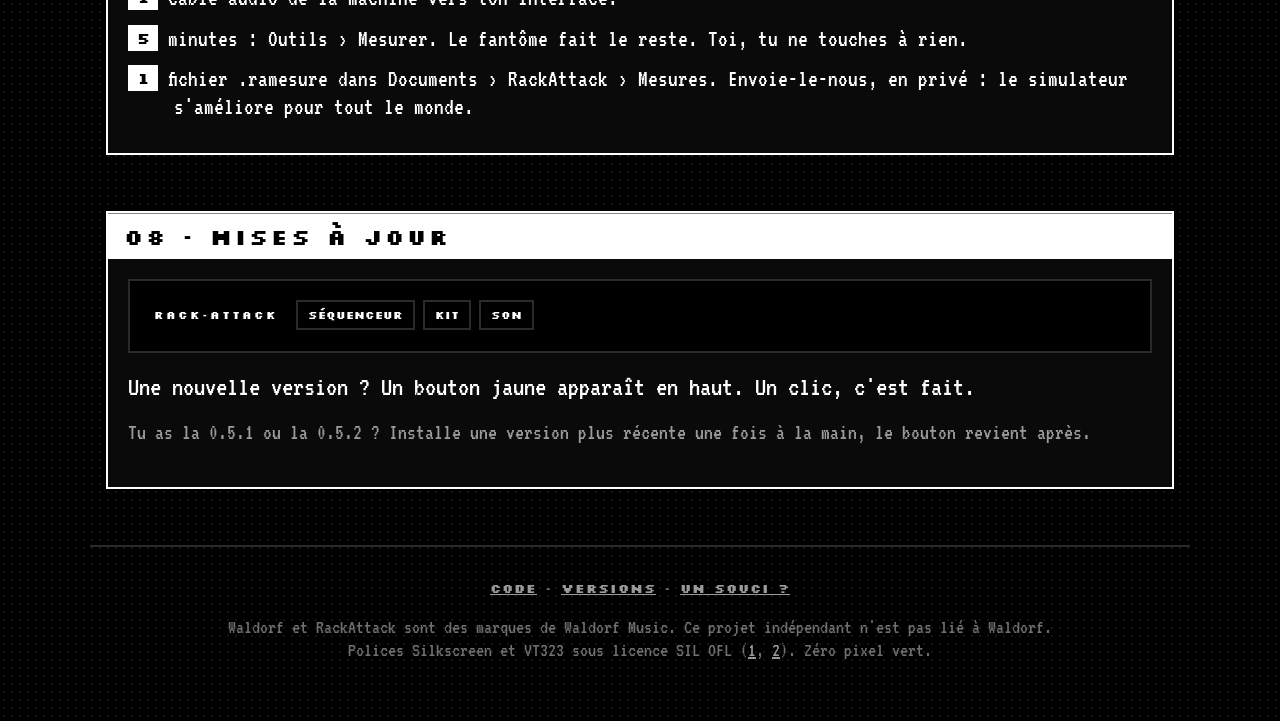
==== commit ecca10e8: "Icône de l'appli : la mascotte La mascotte du séquenceur (blanche, bouche rouge, deux traits jaunes " ====
--- a/site/index.html
+++ b/site/index.html
@@ -7,6 +7,7 @@
 <meta name="description" content="Éditeur, séquenceur et simulateur pour le Waldorf RackAttack. Mac : Audio Unit, VST3 et application. Gratuit.">
 <meta name="theme-color" content="#000000">
 <link rel="icon" href="favicon.svg" type="image/svg+xml">
+<link rel="apple-touch-icon" href="apple-touch-icon.png">
 <link rel="preload" href="fonts/Silkscreen-Bold.woff2" as="font" type="font/woff2" crossorigin>
 <link rel="preload" href="fonts/VT323-Regular.woff2" as="font" type="font/woff2" crossorigin>
 <link rel="stylesheet" href="style.css">
